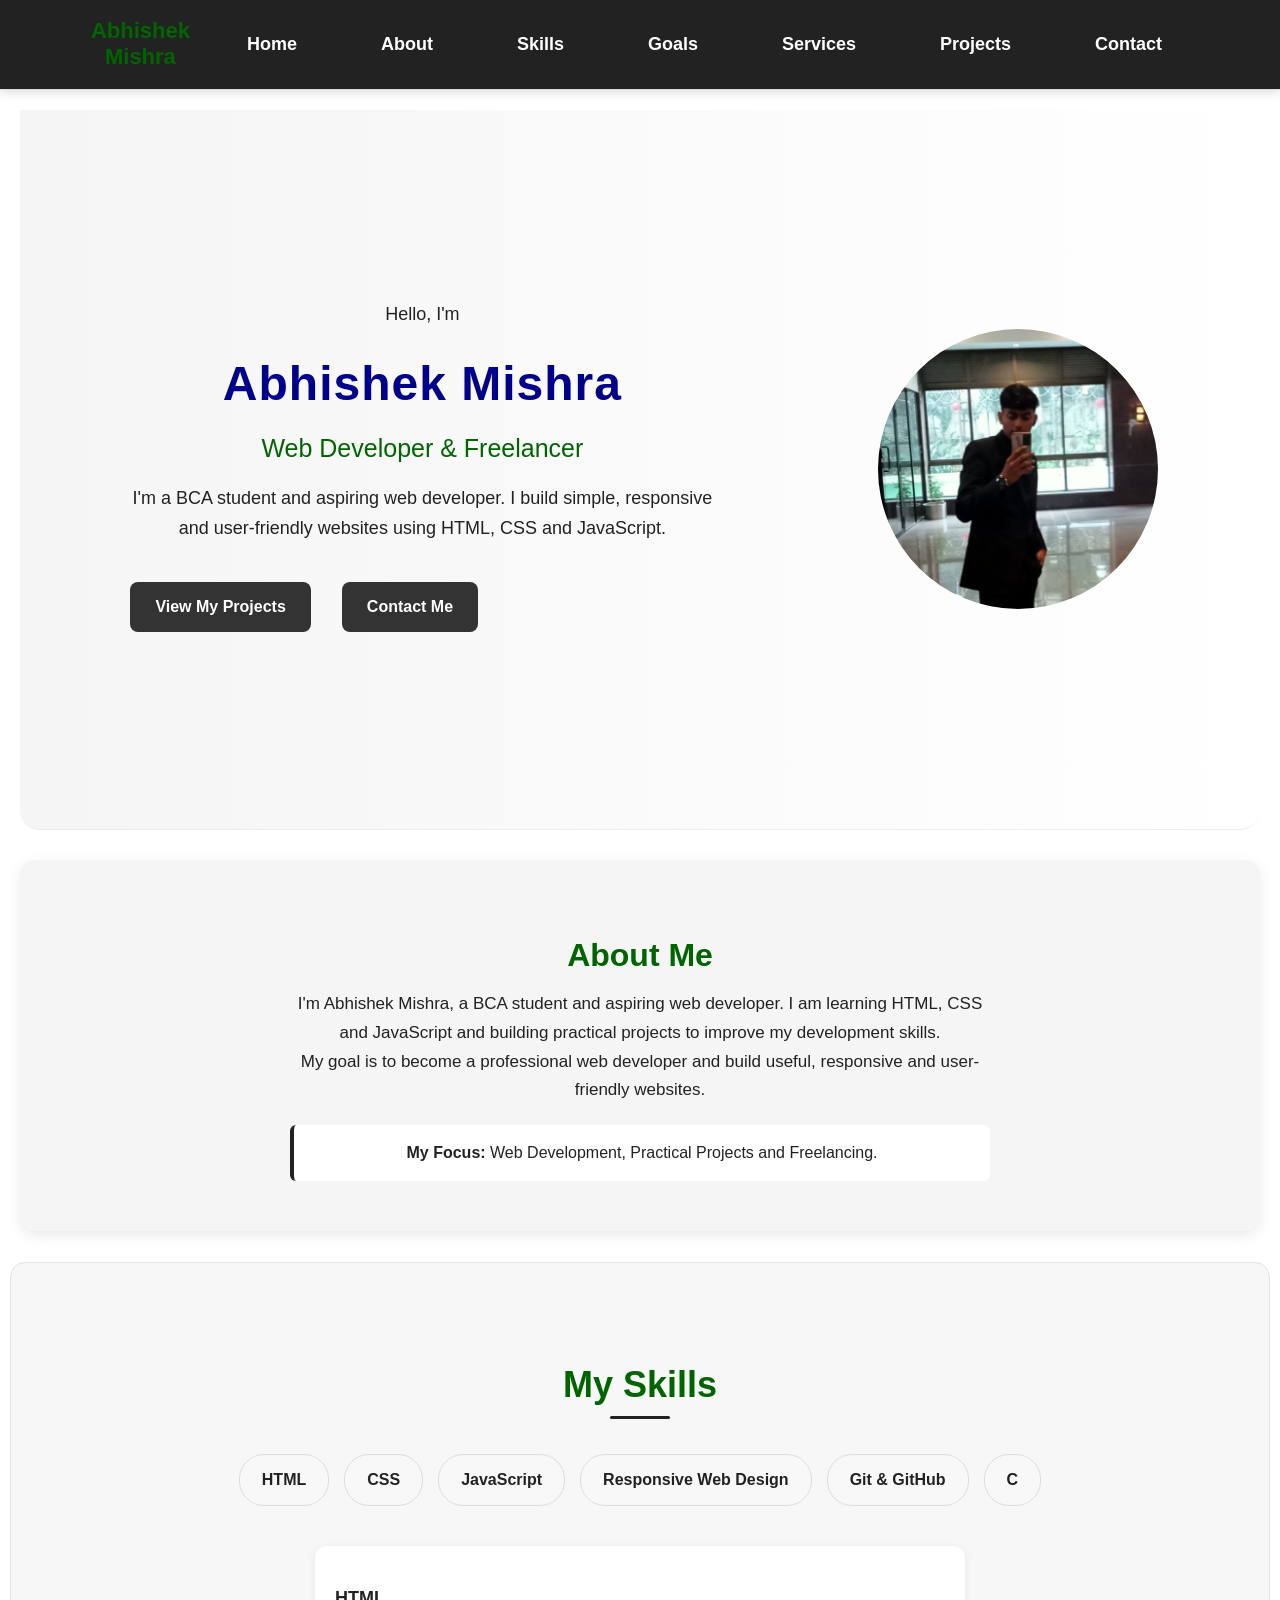
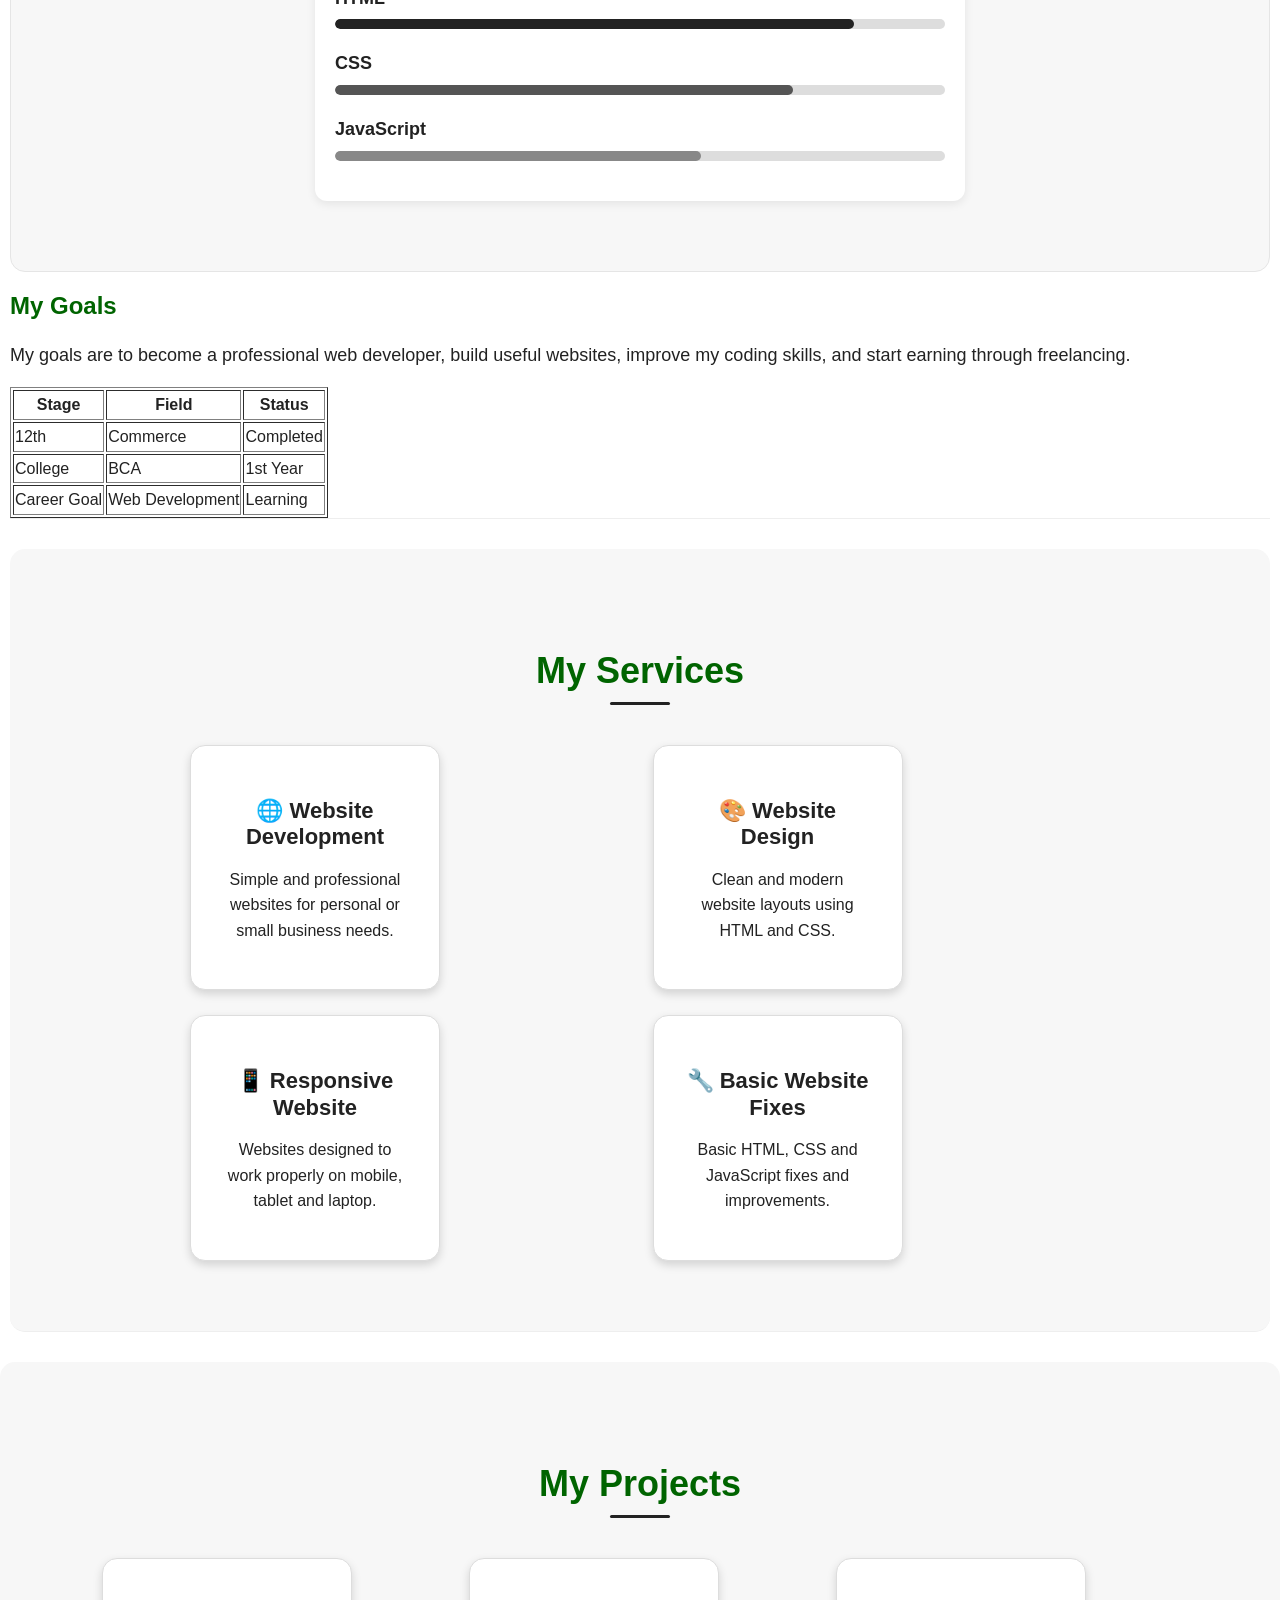
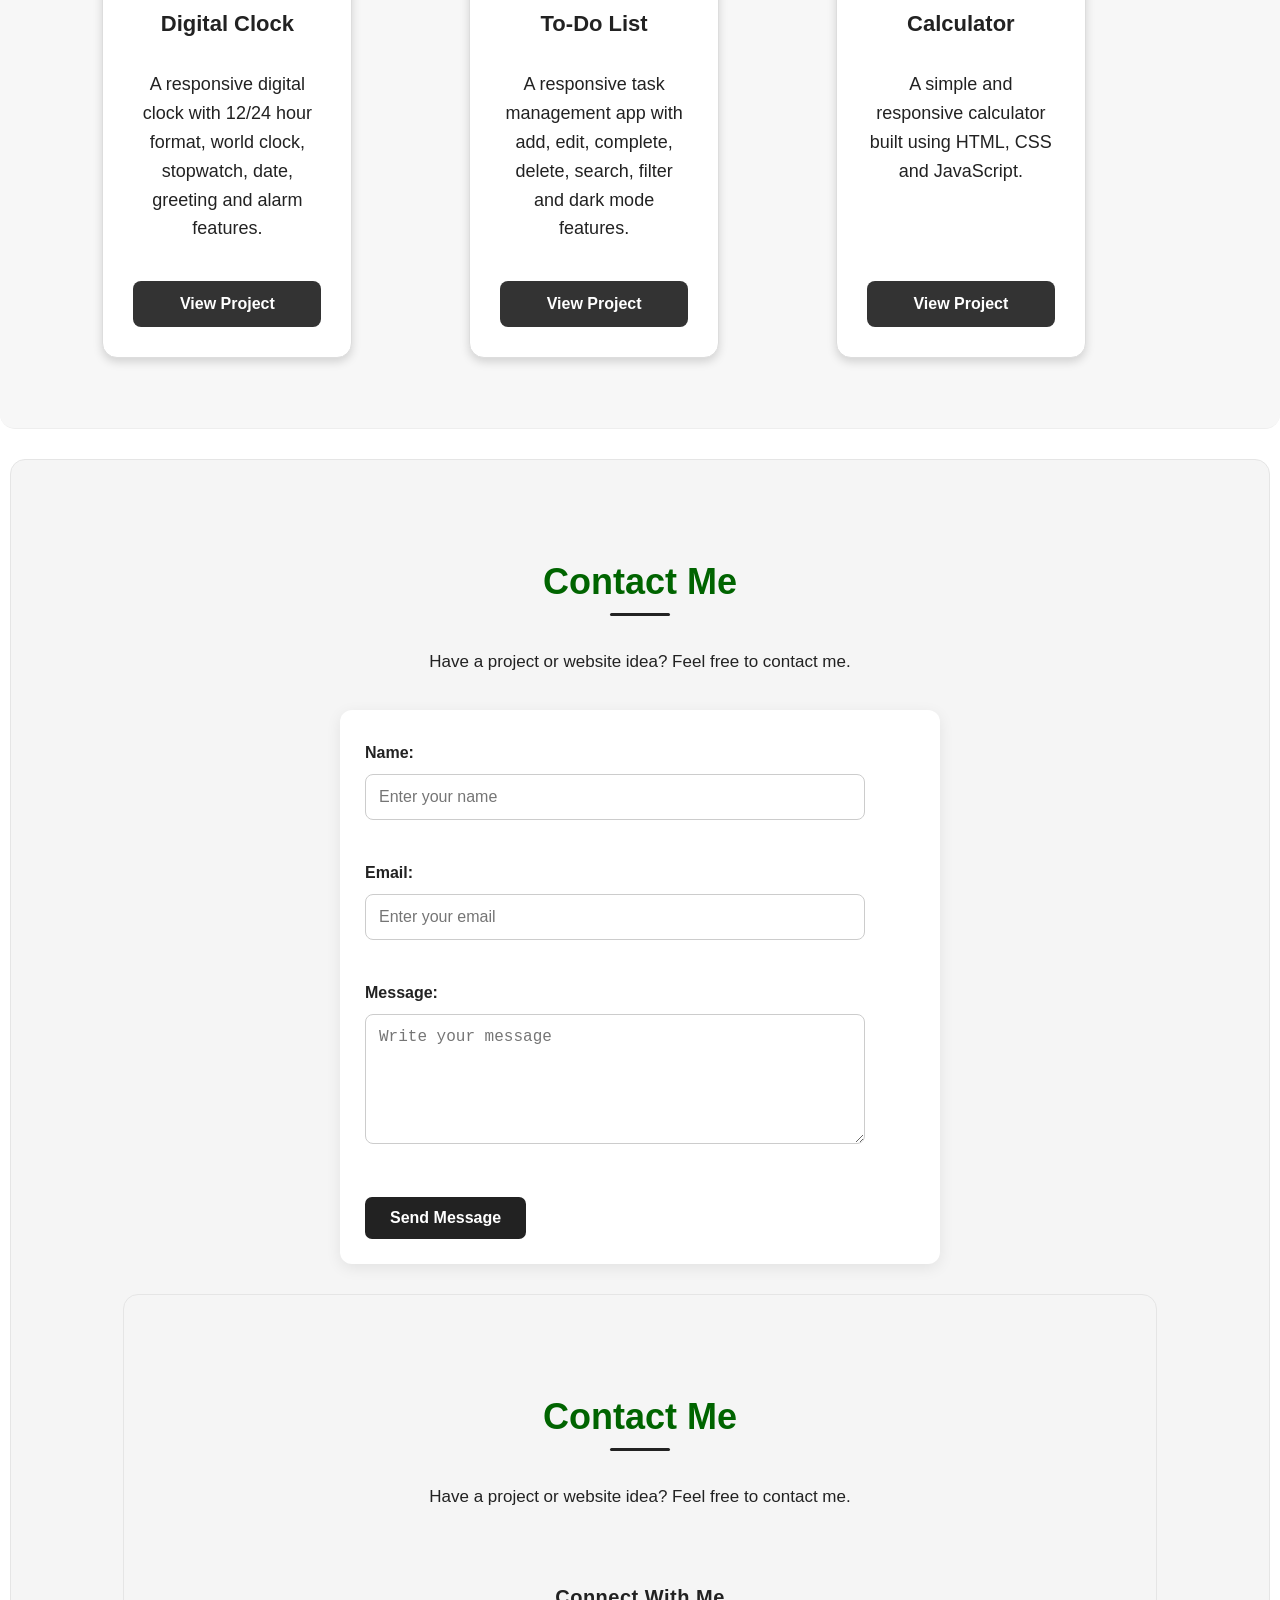
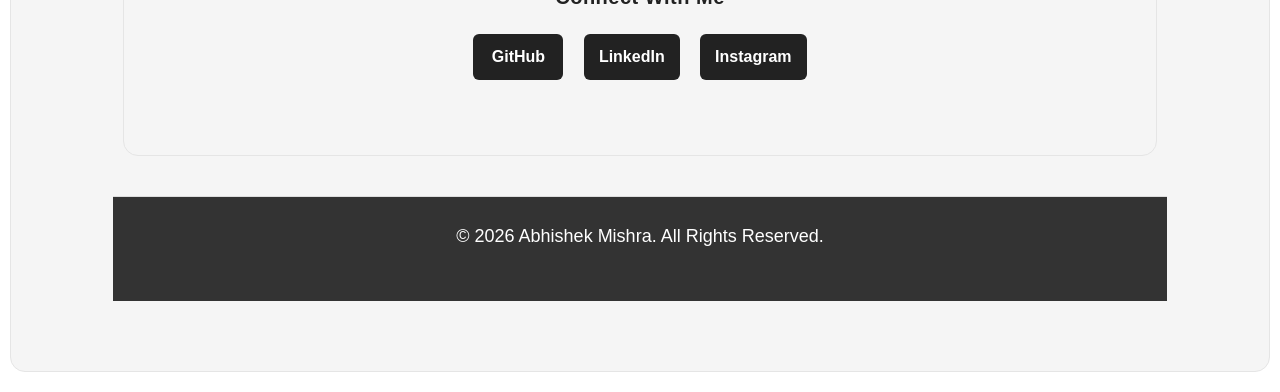
==== index.html @ 07f19e59 "Fix portfolio sections and social links" ====
<!DOCTYPE html>
<html lang="en">

<head>
    <meta charset="UTF-8">
    <meta name="viewport" content="width=device-width, initial-scale=1.0">

    <title>Abhishek Mishra | Web Developer & Freelancer</title>

    <link rel="stylesheet" href="style.css">
</head>

<body>

    <!-- Navigation -->
    <nav>
        <h2>Abhishek Mishra</h2>

        <a href="#home">Home</a>
        <a href="#about">About</a>
        <a href="#skills">Skills</a>
        <a href="#goals">Goals</a>
        <a href="#services">Services</a>
        <a href="#projects">Projects</a>
        <a href="#contact">Contact</a>
    </nav>


    <!-- Home -->
    <section id="home">

        <div class="home-content">

            <div class="home-text">

                <p class="intro">Hello, I'm</p>

                <h1>Abhishek Mishra</h1>

                <h2>Web Developer & Freelancer</h2>

                <p>
                    I'm a BCA student and aspiring web developer.
                    I build simple, responsive and user-friendly websites
                    using HTML, CSS and JavaScript.
                </p>

                <div class="home-buttons">

                    <a href="#projects" class="contact-btn">
                        View My Projects
                    </a>

                    <a href="#contact" class="contact-btn">
                        Contact Me
                    </a>

                </div>

            </div>


            <div class="home-image">

                <img
                    src="profile.jpg/WhatsApp Image 2026-09-06 at 8.38.04 PM.jpeg"
                    class="profile-img"
                    alt="Abhishek Mishra">

            </div>

        </div>

    </section>


    <!-- About -->
    <section id="about">

        <h2>About Me</h2>

        <p>
            I'm Abhishek Mishra, a BCA student and aspiring web developer.
            I am learning HTML, CSS and JavaScript and building practical
            projects to improve my development skills.
        </p>

        <p>
            My goal is to become a professional web developer and
            build useful, responsive and user-friendly websites.
        </p>

        <div class="about-highlight">

            <strong>My Focus:</strong>
            Web Development, Practical Projects and Freelancing.

        </div>

    </section>


    <!-- Skills -->
    <section id="skills">

        <h2>My Skills</h2>

        <div class="skills-container">

            <div class="skill">HTML</div>

            <div class="skill">CSS</div>

            <div class="skill">JavaScript</div>

            <div class="skill">Responsive Web Design</div>

            <div class="skill">Git & GitHub</div>

            <div class="skill">C</div>

        </div>


        <div class="skill-progress">

            <p>HTML</p>

            <div class="progress">

                <div class="progress-bar html"></div>

            </div>


            <p>CSS</p>

            <div class="progress">

                <div class="progress-bar css"></div>

            </div>


            <p>JavaScript</p>

            <div class="progress">

                <div class="progress-bar javascript"></div>

            </div>

        </div>

    </section>


    <!-- Goals -->
    <section id="goals">

        <h2>My Goals</h2>

        <p>
            My goals are to become a professional web developer,
            build useful websites, improve my coding skills,
            and start earning through freelancing.
        </p>


        <table border="1">

            <tr>
                <th>Stage</th>
                <th>Field</th>
                <th>Status</th>
            </tr>

            <tr>
                <td>12th</td>
                <td>Commerce</td>
                <td>Completed</td>
            </tr>

            <tr>
                <td>College</td>
                <td>BCA</td>
                <td>1st Year</td>
            </tr>

            <tr>
                <td>Career Goal</td>
                <td>Web Development</td>
                <td>Learning</td>
            </tr>

        </table>

    </section>


    <!-- Services -->
    <section id="services">

        <h2>My Services</h2>


        <div class="services-container">

            <div class="service-card">

                <h3>🌐 Website Development</h3>

                <p>
                    Simple and professional websites for personal
                    or small business needs.
                </p>

            </div>


            <div class="service-card">

                <h3>🎨 Website Design</h3>

                <p>
                    Clean and modern website layouts using HTML and CSS.
                </p>

            </div>


            <div class="service-card">

                <h3>📱 Responsive Website</h3>

                <p>
                    Websites designed to work properly on mobile,
                    tablet and laptop.
                </p>

            </div>


            <div class="service-card">

                <h3>🔧 Basic Website Fixes</h3>

                <p>
                    Basic HTML, CSS and JavaScript fixes and improvements.
                </p>

            </div>

        </div>

    </section>


    <!-- Projects -->
    <section id="projects">

        <h2>My Projects</h2>


        <div class="projects-container">


            <!-- Digital Clock -->

            <div class="project-card">

                <h3>Digital Clock</h3>

                <p>
                    A responsive digital clock with 12/24 hour format,
                    world clock, stopwatch, date, greeting and alarm features.
                </p>

                <a href="clock/index.html" target="_blank">
                    View Project
                </a>

            </div>


            <!-- To-Do List -->

            <div class="project-card">

                <h3>To-Do List</h3>

                <p>
                    A responsive task management app with add, edit,
                    complete, delete, search, filter and dark mode features.
                </p>

                <a href="todo/index.html" target="_blank">
                    View Project
                </a>

            </div>


            <!-- Calculator -->

            <div class="project-card">

                <h3>Calculator</h3>

                <p>
                    A simple and responsive calculator built using
                    HTML, CSS and JavaScript.
                </p>

                <a href="calculator/index.html" target="_blank">
                    View Project
                </a>

            </div>


        </div>

    </section>


    <!-- Contact -->
    <section id="contact">

        <h2>Contact Me</h2>

        <p>
            Have a project or website idea? Feel free to contact me.
        </p>


        <form onsubmit="submitForm(event)">

            <label for="name">Name:</label>

            <input
                type="text"
                id="name"
                placeholder="Enter your name"
                required>


            <br><br>


            <label for="email">Email:</label>

            <input
                type="email"
                id="email"
                placeholder="Enter your email"
                required>


            <br><br>


            <label for="message">Message:</label>

            <br>

            <textarea
                id="message"
                placeholder="Write your message"
                required></textarea>


            <br><br>


            <button type="submit">
                Send Message
            </button>

        </form>


       <section id="contact">

    <h2>Contact Me</h2>

    <p>
        Have a project or website idea? Feel free to contact me.
    </p>

    <!-- form yahan -->

    <div class="social-links">

        <h3>Connect With Me</h3>

        <a href="https://github.com/abhishekmishra212307-sketch" target="_blank">
            GitHub
        </a>

        <a href="https://www.linkedin.com/in/abhishek-mishra-94684a426" target="_blank">
            LinkedIn
        </a>

        <a href="https://www.instagram.com/a7mishra__?stkn=cWphNnB4azQ5NHA0" target="_blank">
            Instagram
        </a>

    </div>

</section>


    <!-- Footer -->
    <footer>

        <p>
            © 2026 Abhishek Mishra. All Rights Reserved.
        </p>

    </footer>


    <!-- Contact Form Script -->
    <script>

        function submitForm(event) {

            event.preventDefault();

            alert("Thank you! Your message has been submitted.");

        }

    </script>


    <script src="script.js"></script>

</body>

</html>
---- style.css ----
body {
    background-color: lightblue;
    font-family: Arial;
}

h1 {
    color: darkblue;
    text-align: center;
}

h2 {
    color: darkgreen;
}

p {
    font-size: 18px;
}
button:hover {
    background-color: darkblue;
    cursor: pointer;
}
button {
    background-color: blue;
    color: white;
    padding: 10px 20px;
    border: none;
    border-radius: 5px;
}
@media (max-width: 768px) {
    .cards {
        flex-direction: column;
        align-items: center;
    }

    .card {
        width: 80%;
    }
}
body {
    background: linear-gradient(to right, lightblue, white);
}
body {
    line-height: 1.6;
}

.card p {
    color: #555;
    font-size: 16px;
}

.card h2 {
    text-transform: uppercase;
    letter-spacing: 1px;
}
.card h2 {
    font-family: Arial;
    font-size: 24px;
}
.card {
    background-color: white;
    width: 300px;
    padding: 20px;
    margin: 30px auto;
    border: 1px solid black;
    border-radius: 10px;
    text-align: center;
}
.card {
    background-color: white;
    width: 300px;
    padding: 20px;
    margin: 30px auto;
    border: 2px solid #333;
    border-radius: 15px;
    text-align: center;
    box-shadow: 0 5px 15px gray;
}
/* final polish */
html {
    scroll-behavior: smooth;
}
button {
    cursor: pointer;
    transition: 0.3s;
}
button:hover {
    transform: scale(1.05);
}
/* Contact Form */
form {
    margin-top: 20px;
}
input,
textarea {
    padding: 10px;
    margin-top: 5px;
    width: 250px;
    font-size: 16px;
}
textarea {
    height: 100px;
    resize: none;
}
form button {
    padding: 10px 20px;
    font-size: 16px;
    cursor: pointer;
}
nav {
    background-color: #333;
    padding: 15px;
    text-align: center;
}

nav a {
    color: white;
    text-decoration: none;
    margin: 0 15px;
    font-size: 18px;
}

nav a:hover {
    text-decoration: underline;
}
#home {
    text-align: center;
    padding: 60px 20px;
}

#home h1 {
    font-size: 40px;
}

#home h2 {
    font-size: 25px;
}

#home p {
    font-size: 18px;
}
#home {
    background-color: #f2f2f2;
    border-radius: 10px;
    margin: 20px;
}

#home button {
    padding: 12px 25px;
    font-size: 18px;
    border: none;
    border-radius: 5px;
}
#about {
    text-align: center;
    padding: 50px 20px;
    margin: 20px;
}

#about h2 {
    font-size: 30px;
}

#about p {
    font-size: 18px;
    line-height: 1.6;
    max-width: 700px;
    margin: auto;
}
#skills {
    text-align: center;
    padding: 50px 20px;
    margin: 20px;
}

#skills h2 {
    font-size: 30px;
}

#skills ul {
    list-style: none;
    padding: 0;
}

#skills li {
    display: inline-block;
    padding: 10px 18px;
    margin: 8px;
    border: 1px solid #333;
    border-radius: 20px;
    font-size: 16px;
}
#services {
    text-align: center;
    padding: 50px 20px;
    margin: 20px;
}

.cards {
    display: flex;
    justify-content: center;
    flex-wrap: wrap;
    gap: 20px;
}

.card {
    width: 250px;
    padding: 25px;
    border: 1px solid #ddd;
    border-radius: 10px;
}

.card h2 {
    font-size: 22px;
}

.card p {
    font-size: 16px;
    line-height: 1.5;
}

.card button {
    padding: 10px 18px;
    border: none;
    border-radius: 5px;
}

.card:hover {
    transform: translateY(-5px);
    transition: 0.3s;
}
#contact {
    text-align: center;
    padding: 50px 20px;
    margin: 20px;
}

#contact h2 {
    font-size: 30px;
}

#contact p {
    font-size: 18px;
    line-height: 1.5;
}

#contact form {
    max-width: 400px;
    margin: 25px auto;
}

#contact input,
#contact textarea {
    width: 100%;
    box-sizing: border-box;
    border: 1px solid #ccc;
    border-radius: 5px;
}

#contact form button {
    border: none;
    border-radius: 5px;
}
footer {
    text-align: center;
    padding: 20px;
    margin-top: 30px;
    background-color: #333;
    color: white;
}

footer p {
    margin: 0;
    font-size: 16px;
}
nav {
    position: fixed;
    top: 0;
    left: 0;
    width: 100%;
    z-index: 1000;
}
@media (max-width: 600px) {

    nav a {
        margin: 0 6px;
        font-size: 14px;
    }

    #home h1 {
        font-size: 30px;
    }

    #home h2 {
        font-size: 21px;
    }

    #home p {
        font-size: 16px;
    }

    .card {
        width: 90%;
    }

    #contact input,
    #contact textarea {
        width: 90%;
    }

}
@media (max-width: 600px) {

    #home {
        padding: 40px 10px;
        margin: 10px;
    }

    #home ul {
        padding-left: 20px;
    }

    #home li {
        margin: 8px 0;
    }

    #home img {
        max-width: 100%;
        height: auto;
    }

}
@media (max-width: 600px) {

    nav {
        padding: 12px 5px;
    }

    nav a {
        display: inline-block;
        margin: 5px;
        font-size: 14px;
    }

}
@media (max-width: 600px) {

    .cards {
        flex-direction: column;
        align-items: center;
    }

    .card {
        width: 85%;
        box-sizing: border-box;
    }

}
@media (max-width: 600px) {

    #contact {
        padding: 40px 10px;
        margin: 10px;
    }

    #contact form {
        width: 100%;
    }

    #contact input,
    #contact textarea {
        width: 100%;
        box-sizing: border-box;
    }

}
@media (max-width: 600px) {

    footer {
        padding: 15px 10px;
    }

    footer p {
        font-size: 14px;
    }

}
.cards {
    display: flex;
    flex-wrap: wrap;
    gap: 20px;
    justify-content: center;
}

.card {
    width: 250px;
    padding: 20px;
    border: 1px solid #ddd;
    border-radius: 10px;
    text-align: center;
    box-shadow: 0 4px 10px rgba(0,0,0,0.1);
}

.card button {
    padding: 10px 15px;
    border: none;
    border-radius: 5px;
    cursor: pointer;
}
#contact {
    padding: 30px;
    margin-top: 30px;
}

#contact input,
#contact textarea {
    width: 100%;
    max-width: 500px;
    padding: 10px;
    margin-top: 5px;
    border: 1px solid #ccc;
    border-radius: 5px;
    box-sizing: border-box;
}

#contact textarea {
    height: 120px;
    resize: vertical;
}

#contact button {
    padding: 10px 20px;
    border: none;
    border-radius: 5px;
    cursor: pointer;
}
nav {
    display: flex;
    justify-content: center;
    gap: 25px;
    padding: 15px;
    background: #222;
}

nav a {
    color: white;
    text-decoration: none;
    font-weight: bold;
}

nav a:hover {
    text-decoration: underline;
}
button {
    background: #222;
    color: white;
    padding: 10px 18px;
    border: none;
    border-radius: 6px;
    cursor: pointer;
    font-weight: bold;
}

button:hover {
    opacity: 0.8;
}
footer {
    text-align: center;
    padding: 20px;
    margin-top: 40px;
    background: #222;
    color: white;
}
@media (max-width: 600px) {
    nav {
        flex-direction: column;
        align-items: center;
        gap: 10px;
    }

    nav a {
        padding: 5px;
    }
}
@media (max-width:600px) {
    .card {
        width:90%;
    }
}
@media (max-width: 600px) {
    #home img {
        max-width: 100%;
        heught: auto;
    }
}
@media (max-width: 600px) {
    #contact input,
    #contact textarea {
        width: 100%;
    }
    #contact {
        padding: 15px;
       }
    }
@media (max-width: 600px) {
    h1 {
        font-size: 28px;
    }

    h2 {
        font-size: 22px;
    }

    p {
        font-size: 16px;
        line-height: 1.6;
    }
}
#home {
    text-align: center;
    padding: 80px 20px;
    background: #f2f2f2;
    min-height: 400px;
}
#mainHeading {
    font-size: 45px;
    margin-bottom: 15px;
    font-weight: bold;
}
#home h2 {
    font-size: 25px;
    margin-bottom: 20px;
}
#home p {
    max-width: 600px;
    margin: 10px auto;
    line-height: 1.7;
}
#home > a button {
    margin-top: 20px;
    padding: 12px 25px;
    font-size: 16px;
}
#home {
    border-radius: 0 0 20px 20px;
}
#home h1;
#home h2;
#home p {
    margin-left: auto;
    margin-right: auto;
}
#about {
    text-align: center;
    padding: 60px 20px;
    margin-top: 30px;
    background: #f7f7f7;
    border-radius: 15px;
}

#about h2 {
    font-size: 32px;
    margin-bottom: 20px;
}

#about p {
    max-width: 700px;
    margin: auto;
    line-height: 1.8;
    font-size: 17px;
}
#about {
    box-shadow: 0 4px 15px rgba(0,0,0,0.08);
}
#about {
    text-align: center;
    padding: 60px 20px;
    margin-top: 30px;
    background: #f7f7f7;
    border-radius: 15px;
}

#about h2 {
    font-size: 32px;
    margin-bottom: 20px;
}

#about p {
    max-width: 700px;
    margin: auto;
    line-height: 1.8;
    font-size: 17px;
}
media (max-width: 600px) {
    #about {
        padding: 40px 15px;
    }

    #about h2 {
        font-size: 28px;
    }

    #about p {
        font-size: 16px;
        padding: 15px;
    }
}
.about-highlight {
    max-width: 700px;
    margin: 20px auto 0;
    padding: 15px;
    border-left: 4px solid #222;
    background: white;
    border-radius: 6px;
}
@media (max-width: 600px) {
    .about-highlight {
        width: 100%;
        box-sizing: border-box;
        font-size: 15px;
    }
}
#skills {
    text-align: center;
    padding: 60px 20px;
    margin-top: 30px;
    background: #f7f7f7;
    border-radius: 15px;
}

#skills h2 {
    font-size: 32px;
    margin-bottom: 25px;
}

#skills ul {
    list-style: none;
    padding: 0;
    max-width: 600px;
    margin: auto;
}

#skills li {
    background: white;
    padding: 15px;
    margin: 10px 0;
    border-radius: 8px;
    box-shadow: 0 3px 8px rgba(0, 0, 0, 0.08);
    font-weight: bold;
}
#skills li {
    transition: transform 0.3s ease;
}
#skills li:hover {
    transform: translateY(-5px);
}
@media (max-width: 600px) {
    #skills {
        padding: 40px 15px;
    }

    #skills h2 {
        font-size: 28px;
    }

    #skills li {
        font-size: 16px;
        padding: 13px;
    }
}
.skill-progress {
    max-width: 600px;
    margin: 30px auto;
    text-align: left;
}

.skill-progress p {
    margin: 15px 0 5px;
    font-weight: bold;
}

.progress {
    width: 100%;
    height: 12px;
    background: #ddd;
    border-radius: 10px;
    overflow: hidden;
}

.progress-bar {
    height: 100%;
    border-radius: 10px;
}

.progress-bar.html {
    width: 90%;
    background: #222;
}

.progress-bar.css {
    width: 80%;
    background: #555;
}

.progress-bar.javascript {
    width: 60%;
    background: #888;
}
@media (max-width: 600px) {
    .skill-progress {
        width: 100%;
        box-sizing: border-box;
        padding: 0 5px;
    }

    .progress {
        height: 10px;
    }
}
#skills {
    border: 1px solid #e5e5e5;
}

#skills h2 {
    position: relative;
    display: inline-block;
}

#skills h2::after {
    content: "";
    display: block;
    width: 60px;
    height: 3px;
    background: #222;
    margin: 10px auto 0;
    border-radius: 5px;
}
.progress-bar {
    animation: fillBar 1.5s ease-in-out;
}

@keyframes fillBar {
    from {
        width: 0;
    }
}
.skill-progress {
    background: white;
    padding: 20px;
    border-radius: 12px;
    box-shadow: 0 3px 10px rgba(0, 0, 0, 0.08);
}
.skill-progress p {
    color: #333;
}

.progress {
    margin-bottom: 5px;
}

.progress-bar {
    transition: width 0.5s ease;
}
#services {
    text-align: center;
    padding: 60px 20px;
    margin-top: 30px;
    background: #f7f7f7;
    border-radius: 15px;
}

#services > h2 {
    font-size: 32px;
    margin-bottom: 30px;
}
#services .card {
    background: white;
    padding: 25px;
    border-radius: 12px;
    border: 1px solid #e5e5e5;
    transition: transform 0.3s ease, box-shadow 0.3s ease;
}

#services .card:hover {
    transform: translateY(-8px);
    box-shadow: 0 8px 20px rgba(0, 0, 0, 0.12);
}

#services .card h2 {
    font-size: 22px;
    margin-bottom: 12px;
}

#services .card p {
    line-height: 1.6;
}
#services .card button {
    margin-top: 15px;
    padding: 10px 18px;
    border-radius: 6px;
    font-weight: bold;
    transition: transform 0.2s ease, opacity 0.2s ease;
}

#services .card button:hover {
    transform: scale(1.05);
    opacity: 0.85;
}
#services .card {
    display: flex;
    flex-direction: column;
    justify-content: space-between;
}
@media (max-width: 600px) {
    #services {
        padding: 40px 15px;
    }

    #services > h2 {
        font-size: 28px;
    }

    #services .card {
        width: 90%;
        margin: auto;
    }
}
#services > h2 {
    position: relative;
    display: inline-block;
}

#services > h2::after {
    content: "";
    display: block;
    width: 60px;
    height: 3px;
    background: #222;
    margin: 10px auto 0;
    border-radius: 5px;
}
#services .card {
    position: relative;
    overflow: hidden;
}

#services .card::before {
    content: "";
    display: block;
    width: 40px;
    height: 3px;
    margin: 0 auto 15px;
    background: #222;
    border-radius: 5px;
}
@media (max-width: 600px) {
    #services .cards {
        gap: 15px;
    }

    #services .card {
        padding: 20px;
    }

    #services .card h2 {
        font-size: 20px;
    }
}
#contact {
    text-align: center;
    padding: 60px 20px;
    margin-top: 30px;
    background: #f7f7f7;
    border-radius: 15px;
}

#contact h2 {
    font-size: 32px;
    margin-bottom: 20px;
}

#contact p {
    line-height: 1.6;
}
#contact form {
    max-width: 550px;
    margin: 30px auto 0;
    padding: 25px;
    background: white;
    border-radius: 12px;
    box-shadow: 0 4px 15px rgba(0, 0, 0, 0.08);
    box-sizing: border-box;
}
#contact form input,
#contact form textarea {
    font-size: 16px;
    outline: none;
    transition: border-color 0.3s ease, box-shadow 0.3s ease;
}

#contact form input:focus,
#contact form textarea:focus {
    border-color: #222;
    box-shadow: 0 0 5px rgba(0, 0, 0, 0.15);
}
#contact form label {
    display: inline-block;
    margin-top: 5px;
    font-weight: bold;
    text-align: left;
    width: 100%;
    max-width: 500px;
}
#contact form button {
    margin-top: 10px;
    padding: 12px 25px;
    font-size: 16px;
    border-radius: 7px;
    transition: transform 0.2s ease, opacity 0.2s ease;
}

#contact form button:hover {
    transform: translateY(-2px);
    opacity: 0.85;
}
@media (max-width: 600px) {
    #contact {
        padding: 40px 15px;
    }

    #contact h2 {
        font-size: 28px;
    }

    #contact form {
        padding: 20px 15px;
    }

    #contact form input,
    #contact form textarea {
        width: 100%;
        box-sizing: border-box;
    }

    #contact form button {
        width: 100%;
    }
}
#contact > h2:first-child {
    position: relative;
    display: inline-block;
}

#contact > h2:first-child::after {
    content: "";
    display: block;
    width: 60px;
    height: 3px;
    background: #222;
    margin: 10px auto 0;
    border-radius: 5px;
}
#contact {
    border: 1px solid #e5e5e5;
}

#contact form button {
    cursor: pointer;
}
footer {
    text-align: center;
    padding: 25px 20px;
    margin-top: 50px;
    background: #222;
    color: white;
}
footer p {
    margin: 0;
    line-height: 1.6;
}
@media (max-width: 600px); {
    footer {
        padding: 20px 15px;
        font-size: 14px;
    }
}
footer {
    border-top: 3px solid #444;
}
footer p {
    font-size: 15px;
    latter-spacing: 0.3px;
}
footer p {
    transition: transform 0.3s ease;
}
footer p.hover {
    transform: scale(1.03);
}
@media (max-width: 600px) {
    footer p {
        font-size: 13px;
        padding: 0 5px;
    }
}
social-links {
    margin-top: 30px;
    text-align: center;
}

.social-links h3 {
    margin-bottom: 15px;
    font-size: 20px;
}

.social-links a {
    display: inline-block;
    margin: 5px;
    padding: 10px 15px;
    background: #222;
    color: white;
    text-decoration: none;
    border-radius: 6px;
    font-weight: bold;
    transition: transform 0.2s ease, opacity 0.2s ease;
}

.social-links a:hover {
    transform: translateY(-3px);
    opacity: 0.85;
}
@media (max-width: 600px) {
    .social-links a {
        display: block;
        width: 90%;
        max-width: 250px;
        margin: 8px auto;
        box-sizing: border-box;
    }
}
.social-links {
    padding-top: 10px;
}

.social-links a {
    min-width: 90px;
    text-align: center;
    box-sizing: border-box;
}
.social-links h3 {
    color: #222;
    letter-spacing: 0.5px;
}

.social-links a:focus {
    outline: 2px solid #222;
    outline-offset: 3px;
}
nav {
    position: sticky;
    top: 0;
    z-index: 1000;
}
nav a {
    padding: 8px 12px;
    border-radius: 5px;
    transition: background 0.3s ease, color 0.3s ease;
}

nav a:hover {
    background: white;
    color: #222;
    text-decoration: none;
}
nav {
    min-height: 55px;
    box-sizing: border-box;
    align-items: center;
}
@media (max-width: 600px) {
    nav {
        position: sticky;
        top: 0;
        padding: 12px 10px;
    }

    nav a {
        width: 100%;
        max-width: 200px;
        text-align: center;
        box-sizing: border-box;
    }
}
nav a:active {
    transform: scale(0.95);
}
nav {
    box-shadow: 0 2px 10px rgba(0, 0, 0, 0.15);
}
html {
    scroll-behavior: smooth;
}
* {
    box-sizing: border-box;
}
body {
    margin: 0;
    font-family: Arial,sans-serif;
}
#home,
#about,
#skills,
#goals,
#services,
#contact {
    scroll-margin-top: 70px;
}
body {
    background: #ffffff;
    color: #222;
    line-height: 1.5;
}
 .card {
    transition: transform 0.3s ease, box-shadow 0.3s ease;
}

.card:hover {
    transform: translateY(-5px);
    box-shadow: 0 8px 18px rgba(0, 0, 0, 0.12);
}
 button {
    transition: transform 0.2s ease, opacity 0.2s ease;
}

button:hover {
    transform: translateY(-2px);
    opacity: 0.9;
}
 section,
#home,
#about,
#skills,
#goals,
#services,
#contact {
    scroll-margin-top: 70px;
}

h1,
h2,
h3 {
    line-height: 1.2;
}
 #about,
#skills,
#goals,
#services,
#contact {
    margin-left: 10px;
    margin-right: 10px;
}
 @media (max-width: 600px) {
    #about,
    #skills,
    #goals,
    #services,
    #contact {
        margin-left: 5px;
        margin-right: 5px;
    }
}
 body {
    overflow-x: hidden;
}
#projects {
    text-align: center;
    padding: 60px 20px;
    margin-top: 30px;
    background: #f7f7f7;
    border-radius: 15px;
}

#projects > h2 {
    font-size: 32px;
    margin-bottom: 30px;
}

#projects .card {
    background: white;
    padding: 25px;
    border-radius: 12px;
    border: 1px solid #e5e5e5;
}

#projects .card h2 {
    font-size: 22px;
}

#projects .card p {
    line-height: 1.6;
}

#projects .card button {
    margin-top: 15px;
}
 @media (max-width: 600px) {
    #projects {
        padding: 40px 15px;
    }

    #projects > h2 {
        font-size: 28px;
    }

    #projects .card {
        width: 90%;
        margin: auto;
    }
}
 #projects > h2 {
    position: relative;
    display: inline-block;
}

#projects > h2::after {
    content: "";
    display: block;
    width: 60px;
    height: 3px;
    background: #222;
    margin: 10px auto 0;
    border-radius: 5px;
}
 #projects .card {
    transition: transform 0.3s ease, box-shadow 0.3s ease;
}

#projects .card:hover {
    transform: translateY(-8px);
    box-shadow: 0 8px 20px rgba(0, 0, 0, 0.12);
}
#projects {
    scroll-margin-top: 70px;
}
#projects .card button {
    cursor: pointer;
    transition: transform 0.2s ease, opacity 0.2s ease;
}
#projects .card button:hover {
    transform: scale(1.05);
    opacity: 0.85;
}
#services {
    padding: 50px 20px;
    text-align: center;
}

#services h2 {
    font-size: 32px;
    margin-bottom: 30px;
}

.services-container {
    display: flex;
    justify-content: center;
    flex-wrap: wrap;
    gap: 20px;
}

.service-card {
    width: 250px;
    padding: 25px;
    border-radius: 15px;
    background: white;
    box-shadow: 0 4px 10px rgba(0,0,0,0.15);
    transition: 0.3s;
    border: 1px solid #ddd;
}
.service-card:hover {
    transform: translateY(-5px);
}

.service-card h3 {
    font-size: 20px;
}

.service-card h4 {
    font-size: 18px;
    margin-top: 15px;
}
#contact {
    padding: 50px 20px;
    text-align: center;
    background: #f5f5f5;
    border-radius: 15px;
}

#contact h2 {
    font-size: 32px;
    margin-bottom: 15px;
}

#contact p {
    margin-bottom: 25px;
}

.contact-btn {
    display: inline-block;
    padding: 12px 25px;
    background: #333;
    color: white;
    text-decoration: none;
    border-radius: 8px;
    transition: 0.3s;
    font-weight: bold;
}
.contact-btn:hover {
    transform: translateY(-3px);
    opacity: 0.85;
}

.contact-btn:hover {
    opacity: 0.8;
}
#about {
    padding: 50px 20px;
    text-align: center;
    background: #f5f5f5;
    border-radius: 15px;
    margin: 30px 20px;
}

#about h2 {
    font-size: 32px;
    margin-bottom: 15px;
}

#about p {
    max-width: 700px;
    margin: auto;
    line-height: 1.7;
    font-size: 17px;
}
#skills {
    padding: 50px 20px;
    text-align: center;
}

#skills h2 {
    font-size: 32px;
    margin-bottom: 30px;
}

.skills-container {
    display: flex;
    justify-content: center;
    flex-wrap: wrap;
    gap: 15px;
}

.skill {
    padding: 12px 25px;
    border: 1px solid #333;
    border-radius: 25px;
    font-weight: bold;
    background: #333;
    color: white;
    transition: 0.3s;
}
.skill:hover {
    transform: translateY(-5px);
    opacity: 0.8s;
}
#projects {
    padding: 50px 20px;
    text-align: center;
}

#projects h2 {
    font-size: 32px;
    margin-bottom: 30px;
}

.projects-container {
    display: flex;
    justify-content: center;
    flex-wrap: wrap;
    gap: 20px;
}

.project-card {
    width: 250px;
    padding: 25px;
    border-radius: 15px;
    background: #f5f5f5;
    box-shadow: 0 4px 10px rgba(0,0,0,0.15);
    transition: 0.3s;
}
.project-card:hover {
    transform: translateY(-5px);
}

.project-card h3 {
    margin-bottom: 12px;
}

.project-card p {
    line-height: 1.5;
}
nav {
    display: flex;
    justify-content: space-between;
    align-items: center;
    padding: 15px 30px;
}

nav h2 {
    margin: 0;
}

nav a {
    margin-left: 20px;
    text-decoration: none;
}
footer {
    text-align: center;
    padding: 20px;
    margin-top: 30px;
    background: #333;
    color: white;
}
footer p {
    margin: 0;
}
.project-card a {
    display: inline-block;
    margin-top: 15px;
    padding: 10px 18px;
    background: #333;
    color: white;
    text-decoration: none;
    border-radius: 6px;
}

.project-card a:hover {
    opacity: 0.8;
}
#home {
    padding: 100px 20px;
    background: linear-gradient(to right, #f5f5f5, #ffffff);
    text-align: center;
}

#home h1 {
    font-size: 48px;
    margin-bottom: 15px;
}

#home h2 {
    font-size: 25px;
    margin-bottom: 20px;
}

#home p {
    max-width: 650px;
    margin: 0 auto 25px;
    font-size: 18px;
    line-height: 1.7;
}

#home .contact-btn {
    margin: 8px;
}
#home h1 {
    letter-spacing: 1px;
}
#home h2 {
    font-weight: normal;
}
#home .contact-btn {
    display: inline-block;
}
.profile-img {
    width: 180px;
    height: 180px;
    border-radius: 50%;
    object-fit: cover;
    display: block;
    margin: 20px auto;
}
.btn {
    display: inline-block;
    padding: 12px 25px;
    border-radius: 6px;
    text-decoration: none;
    font-weight: bold;
    margin-top: 10px;
    transition: 0.3s;
}

.btn:hover {
    transform: scale(1.05);
}
.skill-progress {
    max-width: 600px;
    margin: 30px auto;
    text-align: left;
}

.progress {
    width: 100%;
    height: 12px;
    background: #ddd;
    border-radius: 10px;
    overflow: hidden;
    margin-bottom: 20px;
}

.progress-bar {
    height: 100%;
    border-radius: 10px;
}

.progress-bar.html {
    width: 85%;
}

.progress-bar.css {
    width: 75%;
}

.progress-bar.javascript {
    width: 60%;
}
.cards {
    display: flex;
    justify-content: center;
    gap: 25px;
    flex-wrap: wrap;
    margin-top: 30px;
}

.card {
    width: 280px;
    padding: 25px;
    border-radius: 10px;
    text-align: center;
    box-shadow: 0 4px 12px rgba(0, 0, 0, 0.15);
    transition: 0.3s;
}

.card:hover {
    transform: translateY(-8px);
}

.card h2 {
    margin-bottom: 15px;
}

.card p {
    margin-bottom: 20px;
}

.card button {
    padding: 10px 18px;
    border: none;
    border-radius: 5px;
    cursor: pointer;
    font-weight: bold;
}
#contact {
    text-align: center;
    padding: 60px 20px;
}

#contact form {
    max-width: 500px;
    margin: 30px auto;
}

#contact input,
#contact textarea {
    width: 100%;
    padding: 12px;
    margin: 10px 0;
    border: 1px solid #ccc;
    border-radius: 6px;
    box-sizing: border-box;
}

#contact textarea {
    height: 120px;
    resize: vertical;
}

#contact button {
    padding: 12px 25px;
    border: none;
    border-radius: 6px;
    cursor: pointer;
    font-weight: bold;
}
nav {
    display: flex;
    justify-content: center;
    gap: 25px;
    padding: 15px;
}

nav a {
    text-decoration: none;
    font-weight: bold;
    transition: 0.3s;
}

nav a:hover {
    transform: translateY(-2px);
}
footer {
    text-align: center;
    padding: 25px 15px;
    margin-top: 40px;
}
footer p {
    margin: 0;
    font-size: 15px;
}
@media (max-width: 768px) {

    nav {
        flex-direction: column;
        align-items: center;
        gap: 12px;
    }

    #home h1 {
        font-size: 30px;
    }

    #home h2 {
        font-size: 21px;
    }

    .cards {
        flex-direction: column;
        align-items: center;
    }

    .card {
        width: 90%;
        max-width: 320px;
        box-sizing: border-box;
    }

    .profile-img {
        width: 150px;
        height: 150px;
    }

    #contact form {
        width: 90%;
    }
}
.project-card a {
    display: inline-block;
    margin-top: 15px;
    padding: 10px 18px;
    text-decoration: none;
    border-radius: 8px;
    font-weight: bold;
    transition: 0.3s;
}

.project-card a:hover {
    transform: translateY(-2px);
    box-shadow: 0 5px 15px rgba(0, 0, 0, 0.2);
}
/* ===== Professional Home Section ===== */

#home {
    min-height: 80vh;
    display: flex;
    align-items: center;
    padding: 60px 8%;
}

.home-content {
    width: 100%;
    display: flex;
    align-items: center;
    justify-content: space-between;
    gap: 50px;
}

.home-text {
    max-width: 600px;
}

.home-text .intro {
    font-size: 20px;
    margin-bottom: 10px;
}

.home-text h1 {
    font-size: 52px;
    margin: 0 0 10px;
}

.home-text h2 {
    font-size: 28px;
    margin-bottom: 20px;
}

.home-text > p:not(.intro) {
    font-size: 18px;
    line-height: 1.7;
}

.home-buttons {
    margin-top: 30px;
    display: flex;
    gap: 15px;
    flex-wrap: wrap;
}

.home-buttons a {
    text-decoration: none;
}

.home-image {
    text-align: center;
}

.profile-img {
    width: 280px;
    height: 280px;
    object-fit: cover;
    border-radius: 50%;
}

/* Mobile */

@media (max-width: 768px) {

    #home {
        padding: 40px 5%;
    }

    .home-content {
        flex-direction: column-reverse;
        text-align: center;
    }

    .home-text h1 {
        font-size: 38px;
    }

    .home-text h2 {
        font-size: 23px;
    }

    .home-buttons {
        justify-content: center;
    }

    .profile-img {
        width: 220px;
        height: 220px;
    }
}
/* ===== Professional Skills Section ===== */

#skills {
    padding: 70px 8%;
    text-align: center;
}

#skills h2 {
    font-size: 36px;
    margin-bottom: 35px;
}

.skills-container {
    display: flex;
    justify-content: center;
    flex-wrap: wrap;
    gap: 15px;
    margin-bottom: 40px;
}

.skill {
    padding: 12px 22px;
    border: 1px solid #ddd;
    border-radius: 25px;
    font-weight: 600;
    background: #f8f8f8;
}

.skill-progress {
    max-width: 650px;
    margin: auto;
    text-align: left;
}

.skill-progress p {
    margin: 18px 0 7px;
    font-weight: 600;
}

.progress {
    width: 100%;
    height: 10px;
    background: #ddd;
    border-radius: 10px;
    overflow: hidden;
}

.progress-bar {
    height: 100%;
    border-radius: 10px;
}

.progress-bar.html {
    width: 85%;
}

.progress-bar.css {
    width: 75%;
}

.progress-bar.javascript {
    width: 60%;
}

/* Mobile */
@media (max-width: 768px) {

    #skills {
        padding: 50px 5%;
    }

    #skills h2 {
        font-size: 30px;
    }

    .skill {
        padding: 10px 16px;
    }
}
/* ===== Professional Services Section ===== */

#services {
    padding: 70px 8%;
    text-align: center;
}

#services h2 {
    font-size: 36px;
    margin-bottom: 40px;
}

.services-container {
    display: grid;
    grid-template-columns: repeat(2, 1fr);
    gap: 25px;
    max-width: 900px;
    margin: auto;
}

.service-card {
    padding: 30px;
    border: 1px solid #ddd;
    border-radius: 15px;
    background: #fff;
    transition: 0.3s ease;
}

.service-card h3 {
    font-size: 22px;
    margin-bottom: 15px;
}

.service-card p {
    font-size: 16px;
    line-height: 1.6;
}

.service-card:hover {
    transform: translateY(-8px);
}

/* Mobile */

@media (max-width: 768px) {

    #services {
        padding: 50px 5%;
    }

    #services h2 {
        font-size: 30px;
    }

    .services-container {
        grid-template-columns: 1fr;
    }
}
/* ===== Professional Projects Section ===== */

#projects {
    padding: 70px 8%;
    text-align: center;
}

#projects h2 {
    font-size: 36px;
    margin-bottom: 40px;
}

.projects-container {
    display: grid;
    grid-template-columns: repeat(3, 1fr);
    gap: 25px;
    max-width: 1100px;
    margin: auto;
}

.project-card {
    padding: 30px;
    border: 1px solid #ddd;
    border-radius: 15px;
    background: #fff;
    transition: 0.3s ease;
    display: flex;
    flex-direction: column;
}

.project-card h3 {
    font-size: 22px;
    margin-bottom: 15px;
}

.project-card p {
    line-height: 1.6;
    flex: 1;
}

.project-card a {
    display: inline-block;
    margin-top: 20px;
    padding: 10px 18px;
    text-decoration: none;
    border-radius: 8px;
    font-weight: 600;
}

.project-card:hover {
    transform: translateY(-8px);
}

/* Mobile */

@media (max-width: 768px) {

    #projects {
        padding: 50px 5%;
    }

    #projects h2 {
        font-size: 30px;
    }

    .projects-container {
        grid-template-columns: 1fr;
    }
}/* ===== Professional Contact Section ===== */

#contact {
    padding: 70px 8%;
    text-align: center;
}

#contact h2 {
    font-size: 36px;
    margin-bottom: 15px;
}

#contact > p {
    font-size: 17px;
    margin-bottom: 35px;
}

#contact form {
    max-width: 600px;
    margin: auto;
    text-align: left;
}

#contact label {
    font-weight: 600;
}

#contact input,
#contact textarea {
    width: 100%;
    padding: 13px;
    margin-top: 8px;
    border: 1px solid #ccc;
    border-radius: 8px;
    font-size: 15px;
    box-sizing: border-box;
}

#contact textarea {
    min-height: 130px;
    resize: vertical;
}

#contact button {
    padding: 12px 25px;
    border: none;
    border-radius: 8px;
    cursor: pointer;
    font-size: 16px;
    font-weight: 600;
}

.social-links {
    margin-top: 45px;
}

.social-links h3 {
    margin-bottom: 20px;
}

.social-links a {
    display: inline-block;
    margin: 5px 8px;
    text-decoration: none;
    font-weight: 600;
}

/* Mobile */

@media (max-width: 768px) {

    #contact {
        padding: 50px 5%;
    }

    #contact h2 {
        font-size: 30px;/* ===== About Section ===== */

#about {
    padding: 70px 8%;
    text-align: center;
}

#about h2 {
    font-size: 36px;
    margin-bottom: 25px;
}

#about p {
    max-width: 800px;
    margin: 15px auto;
    font-size: 17px;
    line-height: 1.7;
}

.about-highlight {
    max-width: 650px;
    margin: 30px auto 0;
    padding: 18px;
    border-radius: 12px;
    font-size: 17px;
}

/* ===== Goals Section ===== */

#goals {
    padding: 70px 8%;
    text-align: center;
}

#goals h2 {
    font-size: 36px;
    margin-bottom: 20px;
}

#goals > p {
    max-width: 800px;
    margin: 0 auto 35px;
    font-size: 17px;
    line-height: 1.7;
}

#goals table {
    width: 100%;
    max-width: 800px;
    margin: auto;
    border-collapse: collapse;
}

#goals th,
#goals td {
    padding: 14px;
    text-align: center;
}

/* Mobile */

@media (max-width: 768px) {

    #about,
    #goals {
        padding: 50px 5%;
    }

    #about h2,
    #goals h2 {
        font-size: 30px;
    }

    #goals table {
        font-size: 14px;
    }

    #goals th,
    #goals td {
        padding: 10px 5px;
    }
}
    }
}/* ===== Footer ===== */

footer {
    padding: 25px 8%;
    text-align: center;
    border-top: 1px solid #ddd;
}

footer p {
    margin: 0;
    font-size: 14px;
}

/* ===== Smooth Scrolling ===== */

html {
    scroll-behavior: smooth;
}

/* ===== General Section Spacing ===== */

section {
    scroll-margin-top: 80px;
}/* ===== Professional Navigation ===== */

nav {
    display: flex;
    align-items: center;
    gap: 25px;
    padding: 18px 8%;
    position: sticky;
    top: 0;
    z-index: 1000;
    border-bottom: 1px solid #ddd;
}

nav h2 {
    margin-right: auto;
    font-size: 22px;
}

nav a {
    text-decoration: none;
    font-weight: 600;
    transition: 0.2s ease;
}

nav a:hover {
    opacity: 0.7;
}

/* Mobile Navigation */

@media (max-width: 768px) {

    nav {
        gap: 12px;
        padding: 15px 4%;
        flex-wrap: wrap;
        justify-content: center;
    }

    nav h2 {
        width: 100%;
        margin: 0 0 5px;
        text-align: center;
    }

    nav a {
        font-size: 14px;
    }
}/* ===== Final Portfolio Polish ===== */

body {
    margin: 0;
    font-family: Arial, sans-serif;
    line-height: 1.6;
}

section {
    border-bottom: 1px solid #eee;
}

section h2 {
    font-weight: 700;
}

.home-buttons .contact-btn,
.project-card a,
#contact button {
    transition: 0.2s ease;
}

.home-buttons .contact-btn:hover,
.project-card a:hover,
#contact button:hover {
    transform: translateY(-2px);
    opacity: 0.85;
}

.project-card,
.service-card,
.skill,
.about-highlight {
    box-sizing: border-box;
}/* ===== Skills Text Fix ===== */

.skill {
    color: #222;
    background: #f8f8f8;
}

.skill-progress p {
    color: #222;
}
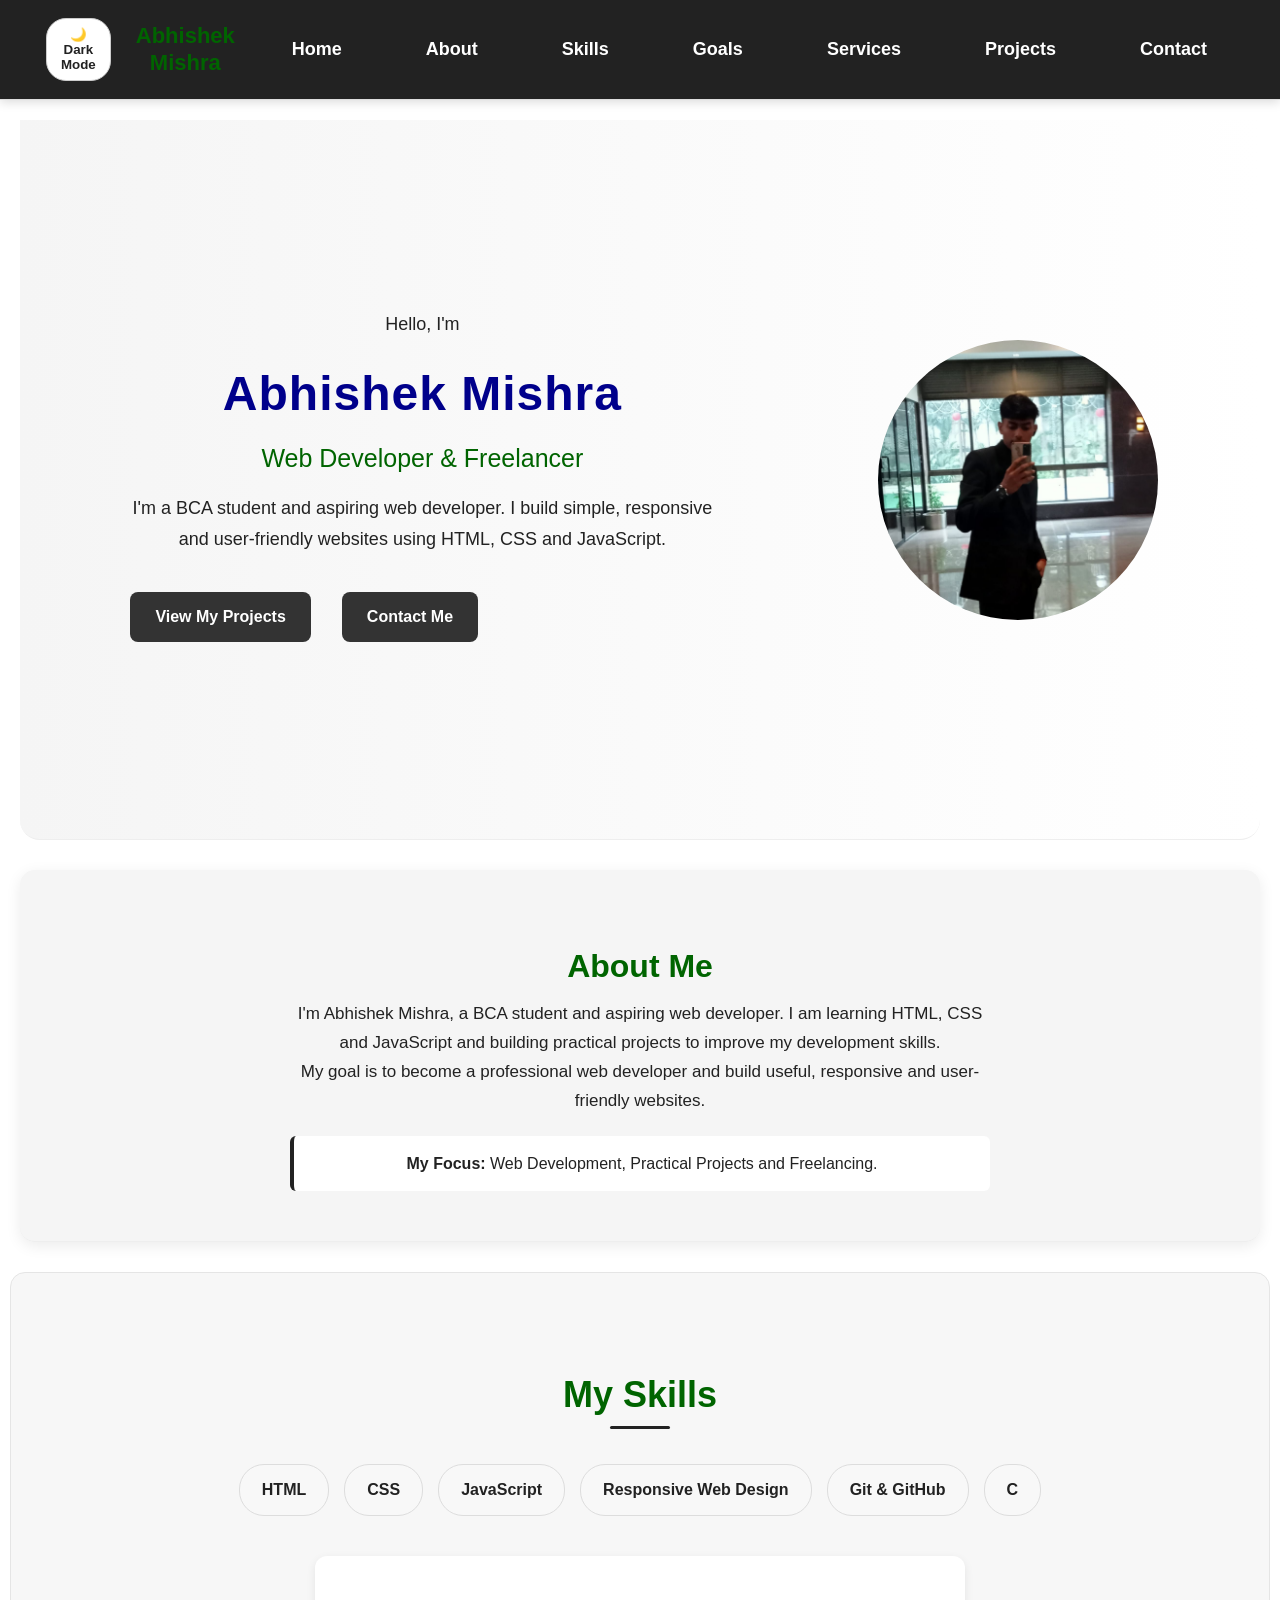
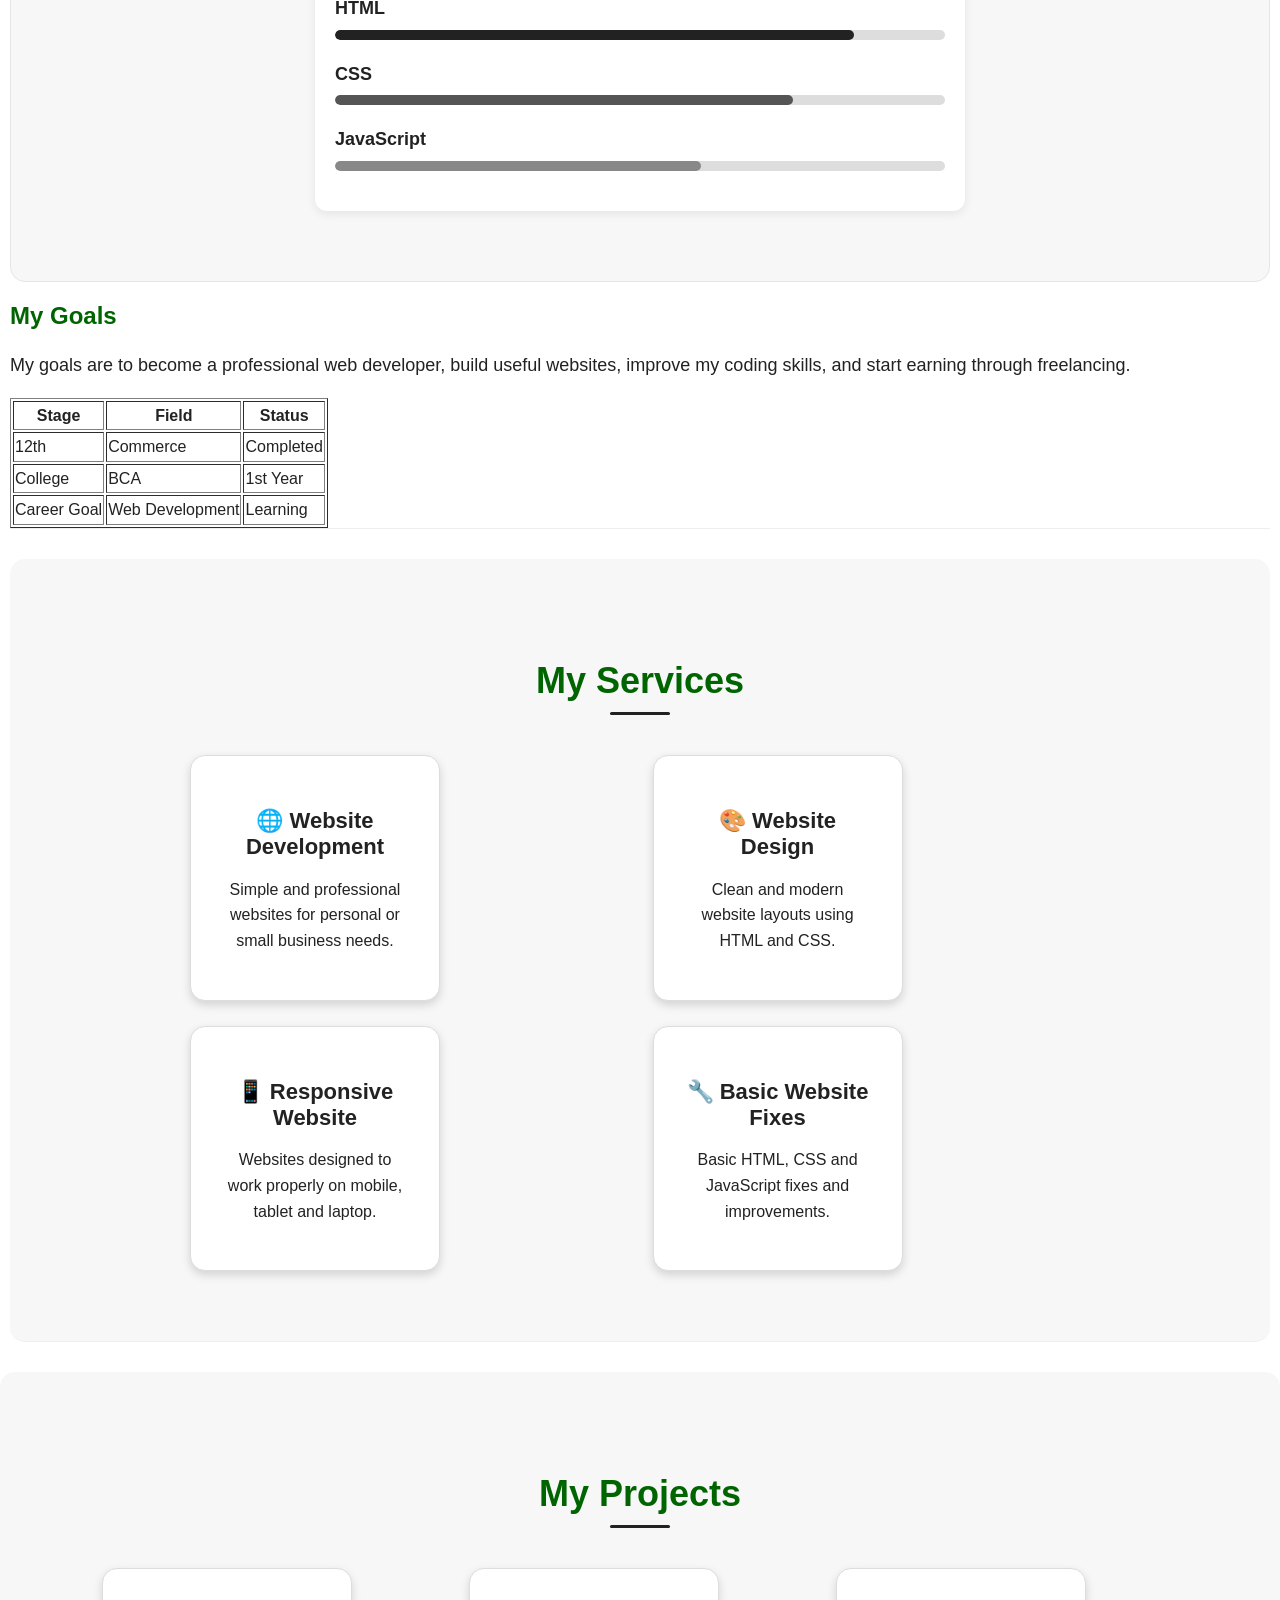
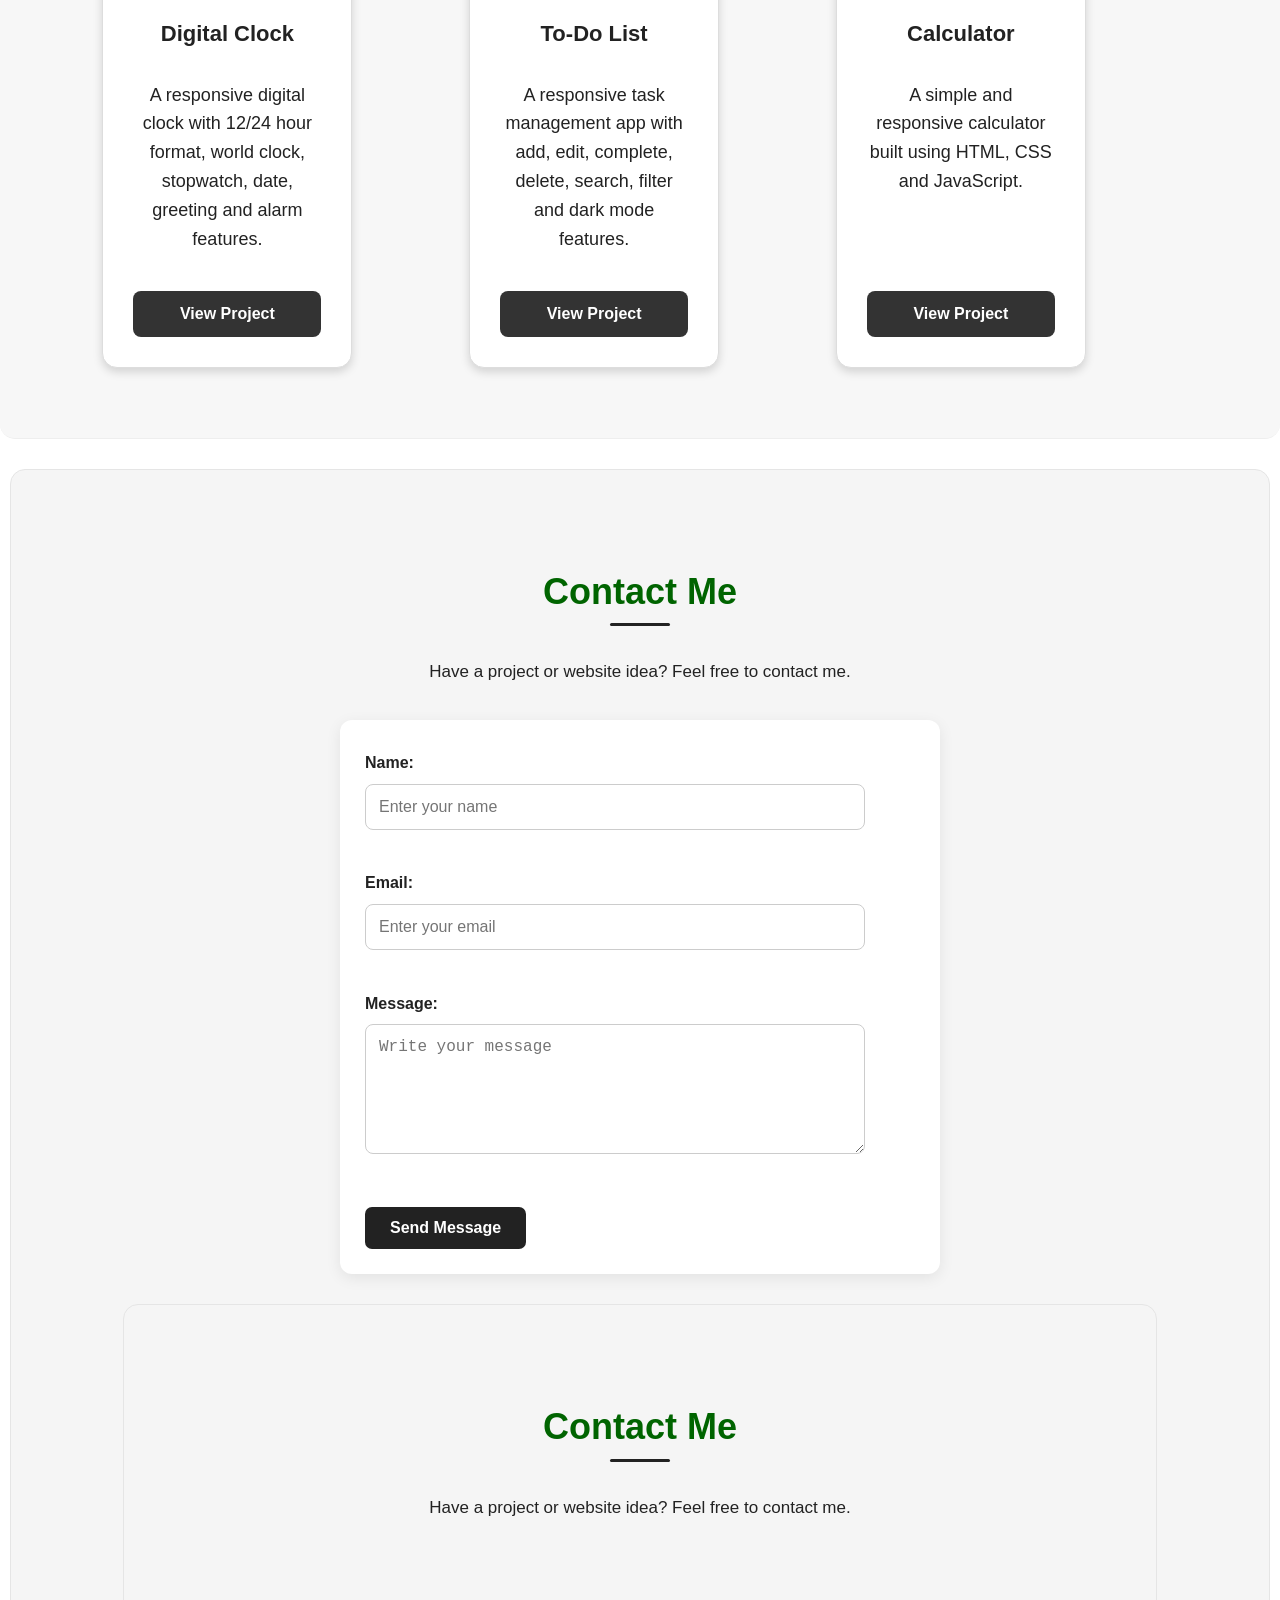
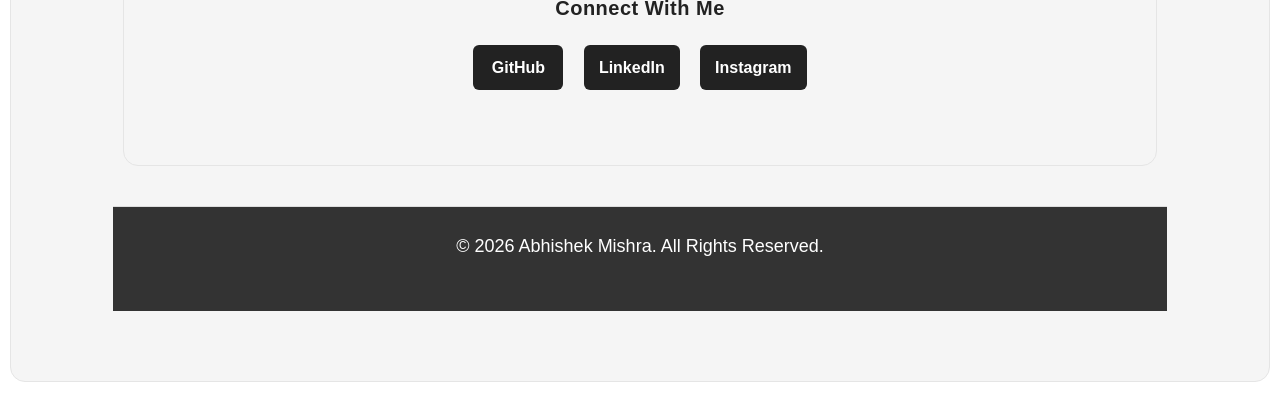
==== commit 5d26d7b6: "Add dark mode and theme persistence" ====
--- a/index.html
+++ b/index.html
@@ -14,6 +14,7 @@
 
     <!-- Navigation -->
     <nav>
+        <button id="themeBtn">🌙 Dark Mode</button>
         <h2>Abhishek Mishra</h2>
 
         <a href="#home">Home</a>
--- a/style.css
+++ b/style.css
@@ -2245,4 +2245,72 @@
 
 .skill-progress p {
     color: #222;
+}
+/* ===== Dark Mode Button ===== */
+#themeBtn {
+    padding: 8px 14px;
+    border: 1px solid #ccc;
+    border-radius: 20px;
+    background: #fff;
+    color: #222;
+    cursor: pointer;
+    font-weight: 600;
+    transition: 0.2s ease;
+}
+
+#themeBtn:hover {
+    transform: translateY(-2px);
+}
+/* ===== Dark Mode ===== */
+body.dark-mode {
+    background: #121212;
+    color: #f5f5f5;
+}
+
+body.dark-mode nav {
+    background: #1e1e1e;
+    border-color: #333;
+}
+
+body.dark-mode nav a,
+body.dark-mode nav h2 {
+    color: #f5f5f5;
+}
+
+body.dark-mode section {
+    border-color: #333;
+}
+
+body.dark-mode .skill,
+body.dark-mode .service-card,
+body.dark-mode .project-card,
+body.dark-mode .about-highlight {
+    background: #1e1e1e;
+    color: #f5f5f5;
+    border-color: #333;
+}
+
+body.dark-mode .skill-progress p,
+body.dark-mode .service-card h3,
+body.dark-mode .service-card p,
+body.dark-mode .project-card h3,
+body.dark-mode .project-card p {
+    color: #f5f5f5;
+}
+
+body.dark-mode #contact input,
+body.dark-mode #contact textarea {
+    background: #1e1e1e;
+    color: #fff;
+    border-color: #444;
+}
+
+body.dark-mode #themeBtn {
+    background: #333;
+    color: #fff;
+    border-color: #555;
+}
+
+body.dark-mode footer {
+    border-color: #333;
 }
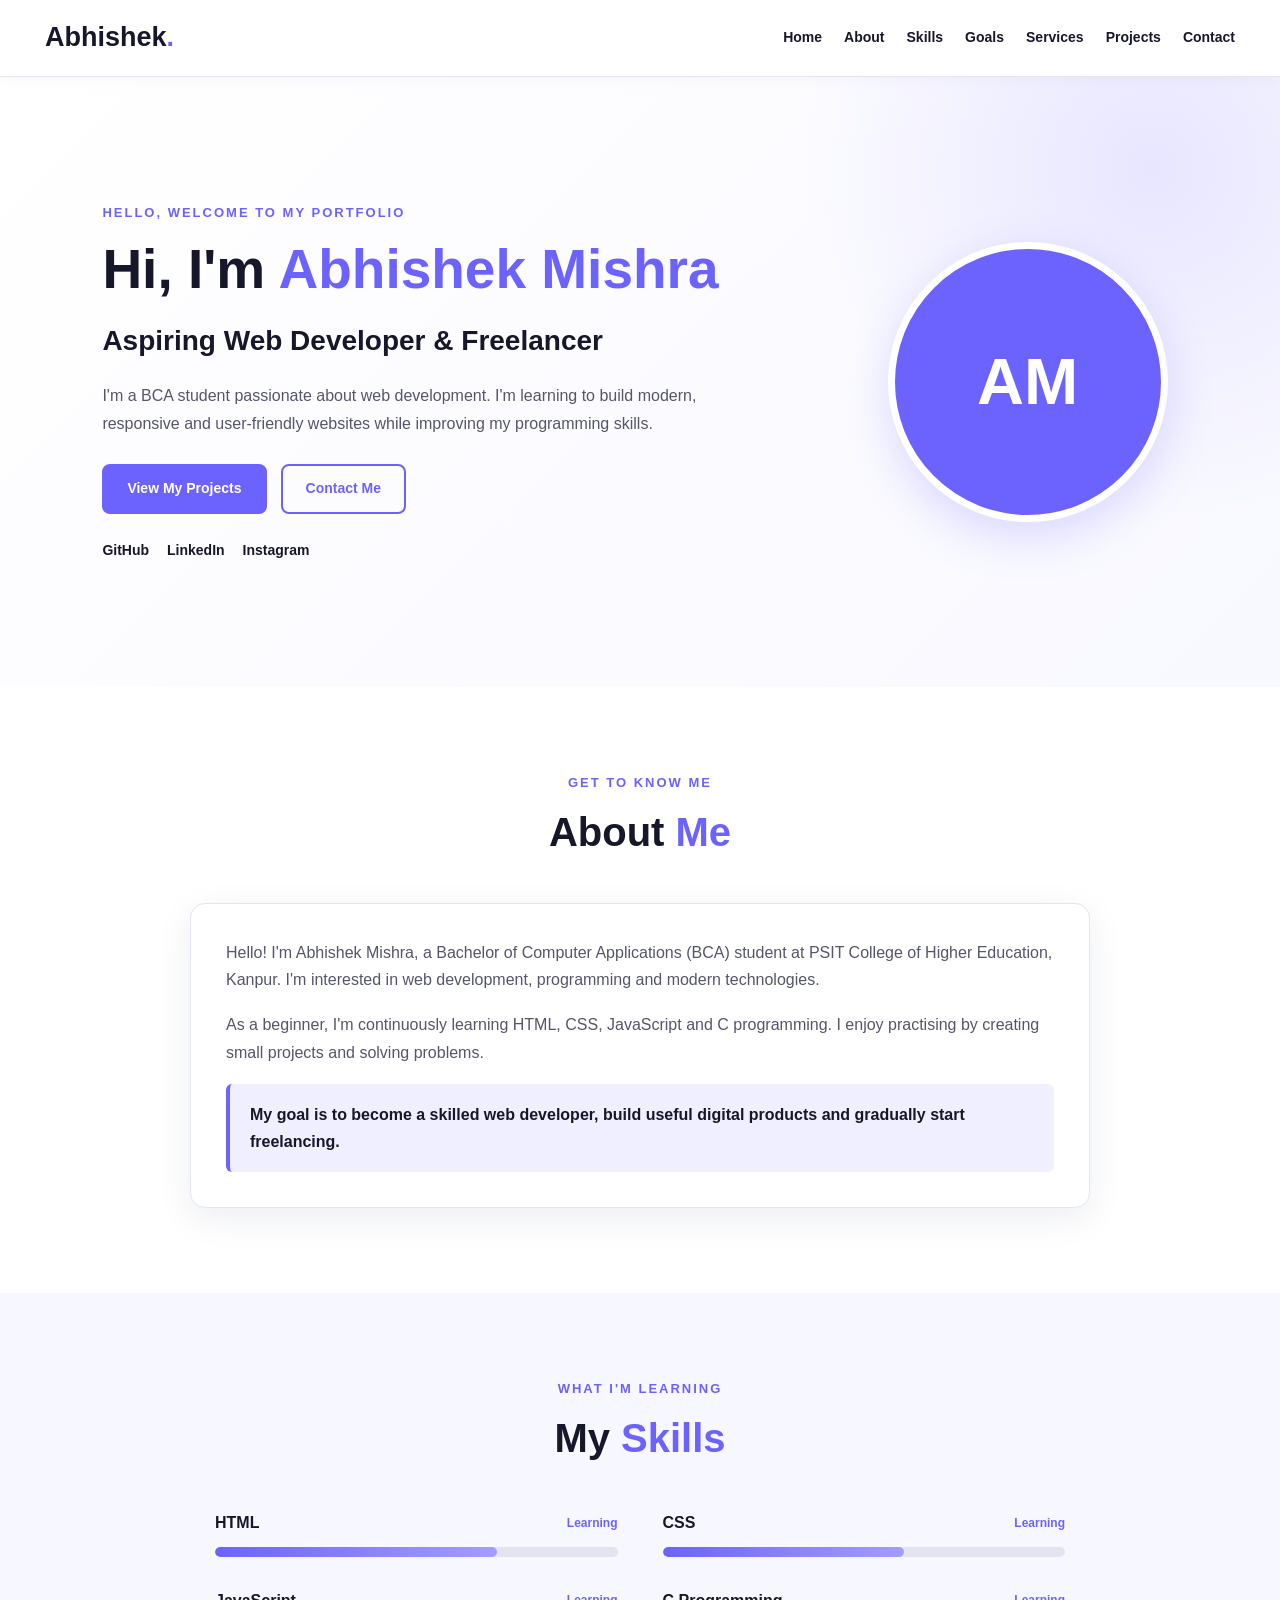
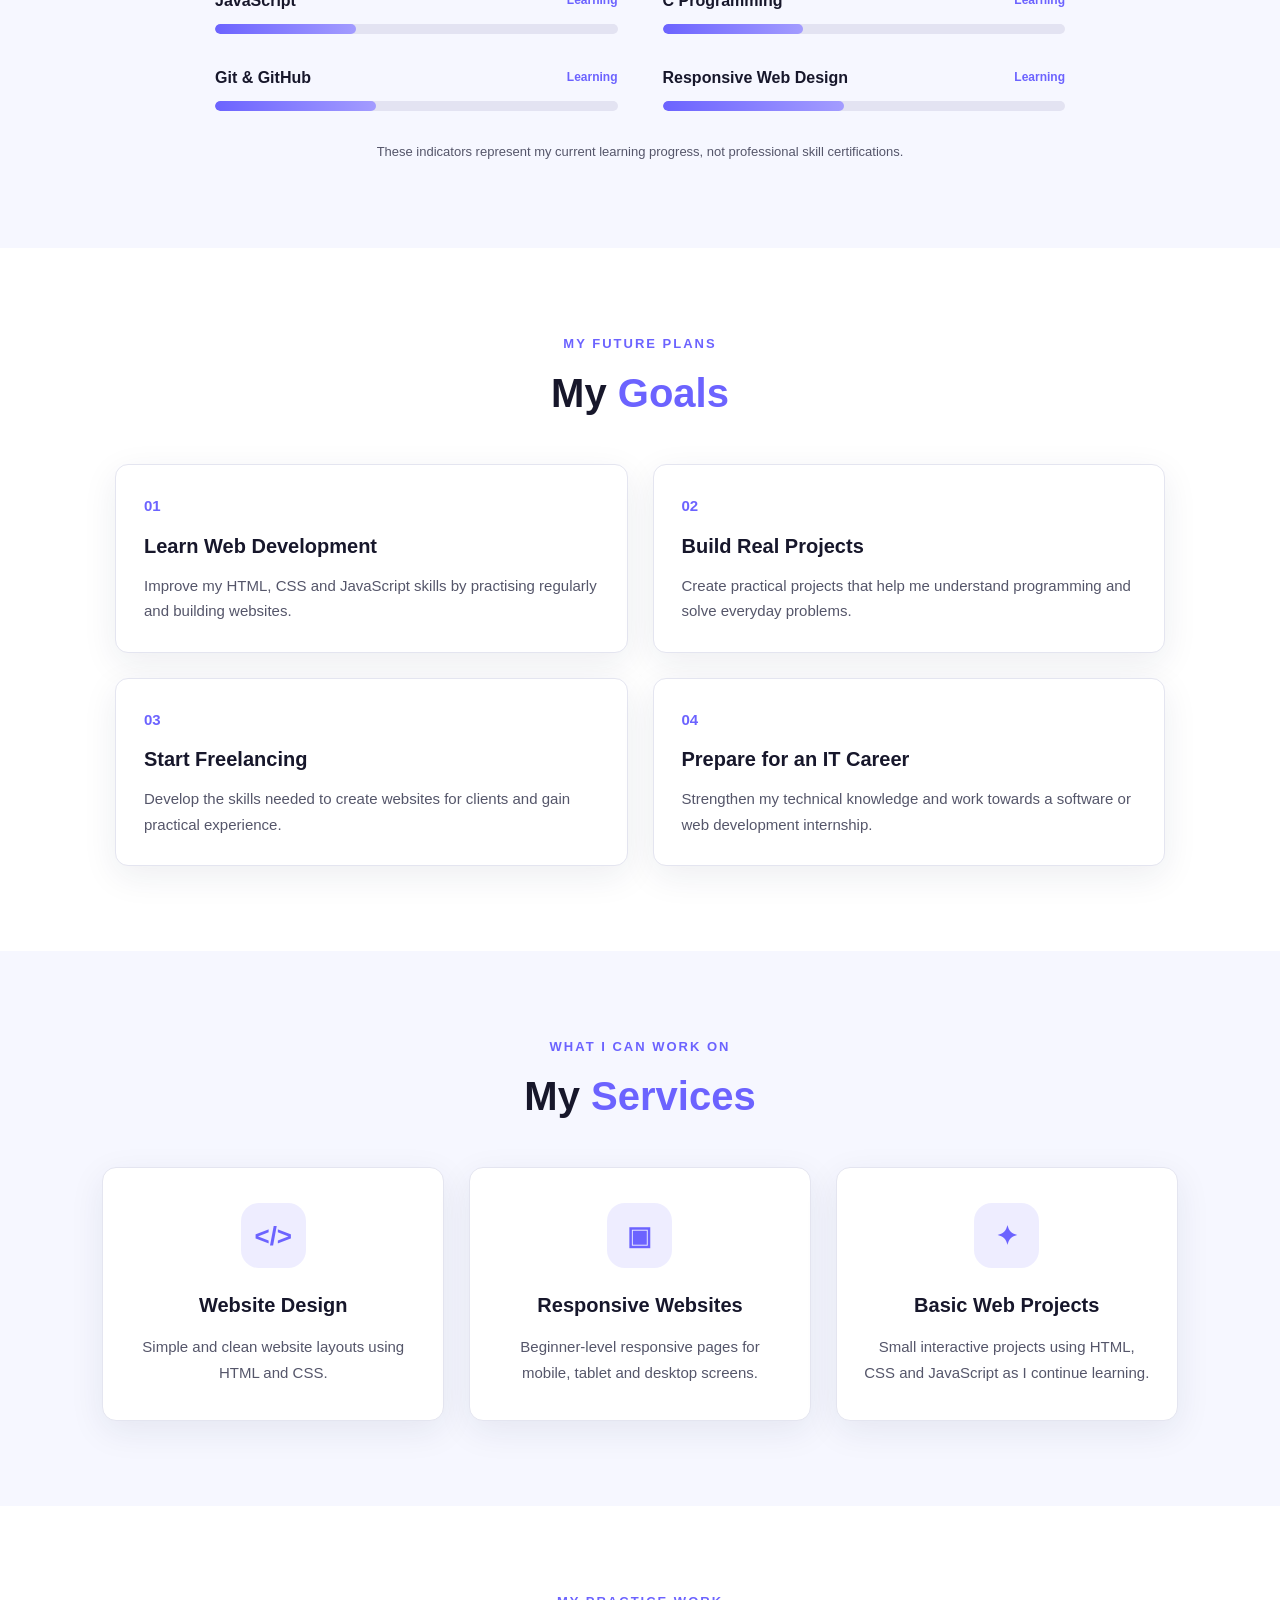
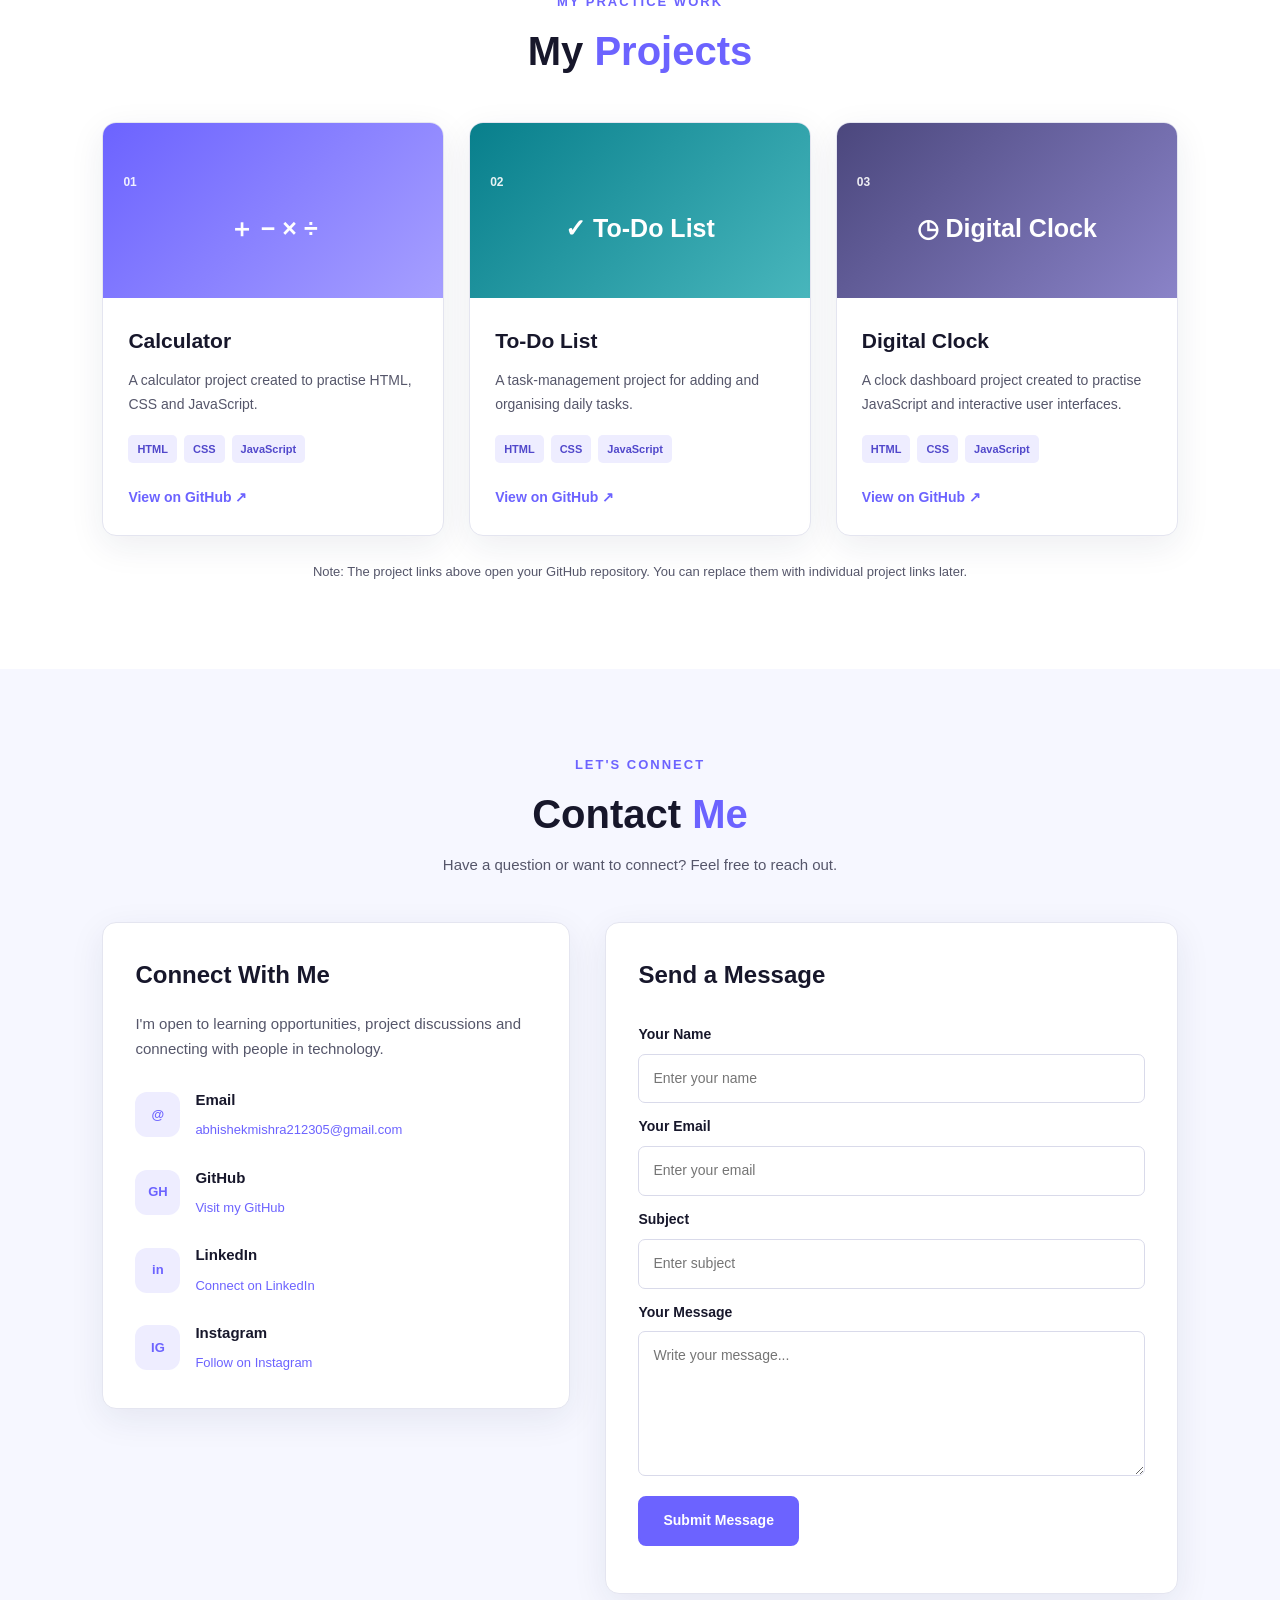
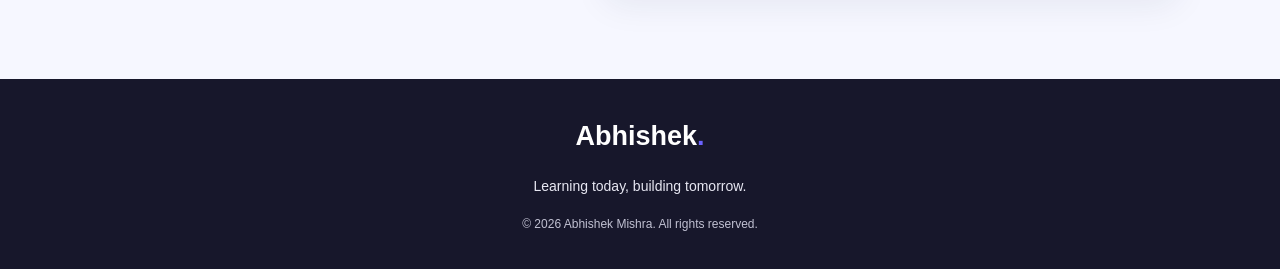
==== commit 0b0efc6f: "Update portfolio website design" ====
--- a/index.html
+++ b/index.html
@@ -1,443 +1,525 @@
+
 <!DOCTYPE html>
 <html lang="en">
-
 <head>
     <meta charset="UTF-8">
     <meta name="viewport" content="width=device-width, initial-scale=1.0">
-
+    <meta name="description" content="Abhishek Mishra - BCA student, aspiring web developer and freelancer.">
     <title>Abhishek Mishra | Web Developer & Freelancer</title>
-
     <link rel="stylesheet" href="style.css">
 </head>
 
 <body>
 
     <!-- Navigation -->
-    <nav>
-        <button id="themeBtn">🌙 Dark Mode</button>
-        <h2>Abhishek Mishra</h2>
-
-        <a href="#home">Home</a>
-        <a href="#about">About</a>
-        <a href="#skills">Skills</a>
-        <a href="#goals">Goals</a>
-        <a href="#services">Services</a>
-        <a href="#projects">Projects</a>
-        <a href="#contact">Contact</a>
-    </nav>
-
-
-    <!-- Home -->
-    <section id="home">
-
-        <div class="home-content">
-
-            <div class="home-text">
-
-                <p class="intro">Hello, I'm</p>
-
-                <h1>Abhishek Mishra</h1>
-
-                <h2>Web Developer & Freelancer</h2>
-
+    <header class="header">
+        <nav class="navbar">
+            <a href="#home" class="logo">Abhishek<span>.</span></a>
+
+            <div class="nav-links">
+                <a href="#home">Home</a>
+                <a href="#about">About</a>
+                <a href="#skills">Skills</a>
+                <a href="#goals">Goals</a>
+                <a href="#services">Services</a>
+                <a href="#projects">Projects</a>
+                <a href="#contact">Contact</a>
+            </div>
+        </nav>
+    </header>
+
+    <main>
+
+        <!-- Home Section -->
+        <section id="home" class="section home-section">
+            <div class="home-content">
+
+                <div class="home-text">
+                    <p class="intro-text">HELLO, WELCOME TO MY PORTFOLIO</p>
+
+                    <h1>Hi, I'm <span>Abhishek Mishra</span></h1>
+
+                    <h2>Aspiring Web Developer & Freelancer</h2>
+
+                    <p class="home-description">
+                        I'm a BCA student passionate about web development.
+                        I'm learning to build modern, responsive and user-friendly
+                        websites while improving my programming skills.
+                    </p>
+
+                    <div class="home-buttons">
+                        <a href="#projects" class="btn btn-primary">View My Projects</a>
+                        <a href="#contact" class="btn btn-outline">Contact Me</a>
+                    </div>
+
+                    <div class="social-links home-social">
+                        <a href="https://github.com/abhishekmishra212307-sketch"
+                           target="_blank" rel="noopener noreferrer">GitHub</a>
+
+                        <a href="https://www.linkedin.com/in/abhishek-mishra-94684a426"
+                           target="_blank" rel="noopener noreferrer">LinkedIn</a>
+
+                        <a href="https://www.instagram.com/a7mishra__"
+                           target="_blank" rel="noopener noreferrer">Instagram</a>
+                    </div>
+                </div>
+
+                <div class="home-image">
+                    <!-- Apni photo ka sahi path yahan likhein -->
+                    <img
+                        src="profile.jpg"
+                        alt="Abhishek Mishra"
+                        class="profile-img"
+                        onerror="this.style.display='none'; this.nextElementSibling.style.display='flex';"
+                    >
+
+                    <div class="profile-placeholder" style="display: none;">
+                        AM
+                    </div>
+                </div>
+
+            </div>
+        </section>
+
+        <!-- About Section -->
+        <section id="about" class="section">
+            <div class="section-heading">
+                <p class="section-subtitle">GET TO KNOW ME</p>
+                <h2>About <span>Me</span></h2>
+            </div>
+
+            <div class="about-content">
                 <p>
-                    I'm a BCA student and aspiring web developer.
-                    I build simple, responsive and user-friendly websites
-                    using HTML, CSS and JavaScript.
+                    Hello! I'm Abhishek Mishra, a Bachelor of Computer Applications
+                    (BCA) student at PSIT College of Higher Education, Kanpur.
+                    I'm interested in web development, programming and modern
+                    technologies.
                 </p>
 
-                <div class="home-buttons">
-
-                    <a href="#projects" class="contact-btn">
-                        View My Projects
-                    </a>
-
-                    <a href="#contact" class="contact-btn">
-                        Contact Me
-                    </a>
-
-                </div>
-
-            </div>
-
-
-            <div class="home-image">
-
-                <img
-                    src="profile.jpg/WhatsApp Image 2026-09-06 at 8.38.04 PM.jpeg"
-                    class="profile-img"
-                    alt="Abhishek Mishra">
-
-            </div>
-
-        </div>
-
-    </section>
-
-
-    <!-- About -->
-    <section id="about">
-
-        <h2>About Me</h2>
+                <p>
+                    As a beginner, I'm continuously learning HTML, CSS, JavaScript
+                    and C programming. I enjoy practising by creating small
+                    projects and solving problems.
+                </p>
+
+                <p class="about-highlight">
+                    My goal is to become a skilled web developer, build useful
+                    digital products and gradually start freelancing.
+                </p>
+            </div>
+        </section>
+
+        <!-- Skills Section -->
+        <section id="skills" class="section alternate-section">
+            <div class="section-heading">
+                <p class="section-subtitle">WHAT I'M LEARNING</p>
+                <h2>My <span>Skills</span></h2>
+            </div>
+
+            <div class="skills-container">
+
+                <div class="skill">
+                    <div class="skill-info">
+                        <span>HTML</span>
+                        <span>Learning</span>
+                    </div>
+                    <div class="skill-progress">
+                        <div class="progress html-progress"></div>
+                    </div>
+                </div>
+
+                <div class="skill">
+                    <div class="skill-info">
+                        <span>CSS</span>
+                        <span>Learning</span>
+                    </div>
+                    <div class="skill-progress">
+                        <div class="progress css-progress"></div>
+                    </div>
+                </div>
+
+                <div class="skill">
+                    <div class="skill-info">
+                        <span>JavaScript</span>
+                        <span>Learning</span>
+                    </div>
+                    <div class="skill-progress">
+                        <div class="progress js-progress"></div>
+                    </div>
+                </div>
+
+                <div class="skill">
+                    <div class="skill-info">
+                        <span>C Programming</span>
+                        <span>Learning</span>
+                    </div>
+                    <div class="skill-progress">
+                        <div class="progress c-progress"></div>
+                    </div>
+                </div>
+
+                <div class="skill">
+                    <div class="skill-info">
+                        <span>Git & GitHub</span>
+                        <span>Learning</span>
+                    </div>
+                    <div class="skill-progress">
+                        <div class="progress git-progress"></div>
+                    </div>
+                </div>
+
+                <div class="skill">
+                    <div class="skill-info">
+                        <span>Responsive Web Design</span>
+                        <span>Learning</span>
+                    </div>
+                    <div class="skill-progress">
+                        <div class="progress responsive-progress"></div>
+                    </div>
+                </div>
+
+            </div>
+
+            <p class="skills-note">
+                These indicators represent my current learning progress,
+                not professional skill certifications.
+            </p>
+        </section>
+
+        <!-- Goals Section -->
+        <section id="goals" class="section">
+            <div class="section-heading">
+                <p class="section-subtitle">MY FUTURE PLANS</p>
+                <h2>My <span>Goals</span></h2>
+            </div>
+
+            <div class="goals-content">
+                <div class="goal-card">
+                    <div class="goal-number">01</div>
+                    <h3>Learn Web Development</h3>
+                    <p>
+                        Improve my HTML, CSS and JavaScript skills by practising
+                        regularly and building websites.
+                    </p>
+                </div>
+
+                <div class="goal-card">
+                    <div class="goal-number">02</div>
+                    <h3>Build Real Projects</h3>
+                    <p>
+                        Create practical projects that help me understand
+                        programming and solve everyday problems.
+                    </p>
+                </div>
+
+                <div class="goal-card">
+                    <div class="goal-number">03</div>
+                    <h3>Start Freelancing</h3>
+                    <p>
+                        Develop the skills needed to create websites for clients
+                        and gain practical experience.
+                    </p>
+                </div>
+
+                <div class="goal-card">
+                    <div class="goal-number">04</div>
+                    <h3>Prepare for an IT Career</h3>
+                    <p>
+                        Strengthen my technical knowledge and work towards
+                        a software or web development internship.
+                    </p>
+                </div>
+            </div>
+        </section>
+
+        <!-- Services Section -->
+        <section id="services" class="section alternate-section">
+            <div class="section-heading">
+                <p class="section-subtitle">WHAT I CAN WORK ON</p>
+                <h2>My <span>Services</span></h2>
+            </div>
+
+            <div class="services-container">
+
+                <article class="service-card">
+                    <div class="service-icon">&lt;/&gt;</div>
+                    <h3>Website Design</h3>
+                    <p>
+                        Simple and clean website layouts using HTML and CSS.
+                    </p>
+                </article>
+
+                <article class="service-card">
+                    <div class="service-icon">▣</div>
+                    <h3>Responsive Websites</h3>
+                    <p>
+                        Beginner-level responsive pages for mobile, tablet
+                        and desktop screens.
+                    </p>
+                </article>
+
+                <article class="service-card">
+                    <div class="service-icon">✦</div>
+                    <h3>Basic Web Projects</h3>
+                    <p>
+                        Small interactive projects using HTML, CSS and
+                        JavaScript as I continue learning.
+                    </p>
+                </article>
+
+            </div>
+        </section>
+
+        <!-- Projects Section -->
+        <section id="projects" class="section">
+            <div class="section-heading">
+                <p class="section-subtitle">MY PRACTICE WORK</p>
+                <h2>My <span>Projects</span></h2>
+            </div>
+
+            <div class="projects-container">
+
+                <article class="project-card">
+                    <div class="project-visual calculator-visual">
+                        <span>01</span>
+                        <div class="project-symbol">＋ − × ÷</div>
+                    </div>
+
+                    <div class="project-info">
+                        <h3>Calculator</h3>
+                        <p>
+                            A calculator project created to practise HTML,
+                            CSS and JavaScript.
+                        </p>
+
+                        <div class="project-tags">
+                            <span>HTML</span>
+                            <span>CSS</span>
+                            <span>JavaScript</span>
+                        </div>
+
+                        <a
+                            href="https://github.com/abhishekmishra212307-sketch/abhishek-portfolio"
+                            target="_blank"
+                            rel="noopener noreferrer"
+                            class="project-link"
+                        >View on GitHub ↗</a>
+                    </div>
+                </article>
+
+                <article class="project-card">
+                    <div class="project-visual todo-visual">
+                        <span>02</span>
+                        <div class="project-symbol">✓ To-Do List</div>
+                    </div>
+
+                    <div class="project-info">
+                        <h3>To-Do List</h3>
+                        <p>
+                            A task-management project for adding and organising
+                            daily tasks.
+                        </p>
+
+                        <div class="project-tags">
+                            <span>HTML</span>
+                            <span>CSS</span>
+                            <span>JavaScript</span>
+                        </div>
+
+                        <a
+                            href="https://github.com/abhishekmishra212307-sketch/abhishek-portfolio"
+                            target="_blank"
+                            rel="noopener noreferrer"
+                            class="project-link"
+                        >View on GitHub ↗</a>
+                    </div>
+                </article>
+
+                <article class="project-card">
+                    <div class="project-visual clock-visual">
+                        <span>03</span>
+                        <div class="project-symbol">◷ Digital Clock</div>
+                    </div>
+
+                    <div class="project-info">
+                        <h3>Digital Clock</h3>
+                        <p>
+                            A clock dashboard project created to practise
+                            JavaScript and interactive user interfaces.
+                        </p>
+
+                        <div class="project-tags">
+                            <span>HTML</span>
+                            <span>CSS</span>
+                            <span>JavaScript</span>
+                        </div>
+
+                        <a
+                            href="https://github.com/abhishekmishra212307-sketch/abhishek-portfolio"
+                            target="_blank"
+                            rel="noopener noreferrer"
+                            class="project-link"
+                        >View on GitHub ↗</a>
+                    </div>
+                </article>
+
+            </div>
+
+            <p class="project-note">
+                Note: The project links above open your GitHub repository.
+                You can replace them with individual project links later.
+            </p>
+        </section>
+
+        <!-- Contact Section -->
+        <section id="contact" class="section contact-section">
+            <div class="section-heading">
+                <p class="section-subtitle">LET'S CONNECT</p>
+                <h2>Contact <span>Me</span></h2>
+                <p class="section-description">
+                    Have a question or want to connect? Feel free to reach out.
+                </p>
+            </div>
+
+            <div class="contact-container">
+
+                <div class="contact-info">
+                    <h3>Connect With Me</h3>
+
+                    <p>
+                        I'm open to learning opportunities, project discussions
+                        and connecting with people in technology.
+                    </p>
+
+                    <div class="contact-item">
+                        <span class="contact-icon">@</span>
+                        <div>
+                            <h4>Email</h4>
+                            <a href="mailto:abhishekmishra212305@gmail.com">
+                                abhishekmishra212305@gmail.com
+                            </a>
+                        </div>
+                    </div>
+
+                    <div class="contact-item">
+                        <span class="contact-icon">GH</span>
+                        <div>
+                            <h4>GitHub</h4>
+                            <a
+                                href="https://github.com/abhishekmishra212307-sketch"
+                                target="_blank"
+                                rel="noopener noreferrer"
+                            >Visit my GitHub</a>
+                        </div>
+                    </div>
+
+                    <div class="contact-item">
+                        <span class="contact-icon">in</span>
+                        <div>
+                            <h4>LinkedIn</h4>
+                            <a
+                                href="https://www.linkedin.com/in/abhishek-mishra-94684a426"
+                                target="_blank"
+                                rel="noopener noreferrer"
+                            >Connect on LinkedIn</a>
+                        </div>
+                    </div>
+
+                    <div class="contact-item">
+                        <span class="contact-icon">IG</span>
+                        <div>
+                            <h4>Instagram</h4>
+                            <a
+                                href="https://www.instagram.com/a7mishra__"
+                                target="_blank"
+                                rel="noopener noreferrer"
+                            >Follow on Instagram</a>
+                        </div>
+                    </div>
+                </div>
+
+                <div class="contact-form-box">
+                    <h3>Send a Message</h3>
+
+                    <form id="contactForm">
+                        <label for="name">Your Name</label>
+                        <input
+                            type="text"
+                            id="name"
+                            name="name"
+                            placeholder="Enter your name"
+                            required
+                        >
+
+                        <label for="email">Your Email</label>
+                        <input
+                            type="email"
+                            id="email"
+                            name="email"
+                            placeholder="Enter your email"
+                            required
+                        >
+
+                        <label for="subject">Subject</label>
+                        <input
+                            type="text"
+                            id="subject"
+                            name="subject"
+                            placeholder="Enter subject"
+                            required
+                        >
+
+                        <label for="message">Your Message</label>
+                        <textarea
+                            id="message"
+                            name="message"
+                            rows="5"
+                            placeholder="Write your message..."
+                            required
+                        ></textarea>
+
+                        <button type="submit" class="btn btn-primary">
+                            Submit Message
+                        </button>
+
+                        <p id="formStatus" class="form-status" aria-live="polite"></p>
+                    </form>
+                </div>
+
+            </div>
+        </section>
+
+    </main>
+
+    <!-- Footer -->
+    <footer class="footer">
+        <a href="#home" class="footer-logo">Abhishek<span>.</span></a>
 
         <p>
-            I'm Abhishek Mishra, a BCA student and aspiring web developer.
-            I am learning HTML, CSS and JavaScript and building practical
-            projects to improve my development skills.
+            Learning today, building tomorrow.
         </p>
 
-        <p>
-            My goal is to become a professional web developer and
-            build useful, responsive and user-friendly websites.
+        <p class="copyright">
+            &copy; <span id="currentYear"></span> Abhishek Mishra.
+            All rights reserved.
         </p>
-
-        <div class="about-highlight">
-
-            <strong>My Focus:</strong>
-            Web Development, Practical Projects and Freelancing.
-
-        </div>
-
-    </section>
-
-
-    <!-- Skills -->
-    <section id="skills">
-
-        <h2>My Skills</h2>
-
-        <div class="skills-container">
-
-            <div class="skill">HTML</div>
-
-            <div class="skill">CSS</div>
-
-            <div class="skill">JavaScript</div>
-
-            <div class="skill">Responsive Web Design</div>
-
-            <div class="skill">Git & GitHub</div>
-
-            <div class="skill">C</div>
-
-        </div>
-
-
-        <div class="skill-progress">
-
-            <p>HTML</p>
-
-            <div class="progress">
-
-                <div class="progress-bar html"></div>
-
-            </div>
-
-
-            <p>CSS</p>
-
-            <div class="progress">
-
-                <div class="progress-bar css"></div>
-
-            </div>
-
-
-            <p>JavaScript</p>
-
-            <div class="progress">
-
-                <div class="progress-bar javascript"></div>
-
-            </div>
-
-        </div>
-
-    </section>
-
-
-    <!-- Goals -->
-    <section id="goals">
-
-        <h2>My Goals</h2>
-
-        <p>
-            My goals are to become a professional web developer,
-            build useful websites, improve my coding skills,
-            and start earning through freelancing.
-        </p>
-
-
-        <table border="1">
-
-            <tr>
-                <th>Stage</th>
-                <th>Field</th>
-                <th>Status</th>
-            </tr>
-
-            <tr>
-                <td>12th</td>
-                <td>Commerce</td>
-                <td>Completed</td>
-            </tr>
-
-            <tr>
-                <td>College</td>
-                <td>BCA</td>
-                <td>1st Year</td>
-            </tr>
-
-            <tr>
-                <td>Career Goal</td>
-                <td>Web Development</td>
-                <td>Learning</td>
-            </tr>
-
-        </table>
-
-    </section>
-
-
-    <!-- Services -->
-    <section id="services">
-
-        <h2>My Services</h2>
-
-
-        <div class="services-container">
-
-            <div class="service-card">
-
-                <h3>🌐 Website Development</h3>
-
-                <p>
-                    Simple and professional websites for personal
-                    or small business needs.
-                </p>
-
-            </div>
-
-
-            <div class="service-card">
-
-                <h3>🎨 Website Design</h3>
-
-                <p>
-                    Clean and modern website layouts using HTML and CSS.
-                </p>
-
-            </div>
-
-
-            <div class="service-card">
-
-                <h3>📱 Responsive Website</h3>
-
-                <p>
-                    Websites designed to work properly on mobile,
-                    tablet and laptop.
-                </p>
-
-            </div>
-
-
-            <div class="service-card">
-
-                <h3>🔧 Basic Website Fixes</h3>
-
-                <p>
-                    Basic HTML, CSS and JavaScript fixes and improvements.
-                </p>
-
-            </div>
-
-        </div>
-
-    </section>
-
-
-    <!-- Projects -->
-    <section id="projects">
-
-        <h2>My Projects</h2>
-
-
-        <div class="projects-container">
-
-
-            <!-- Digital Clock -->
-
-            <div class="project-card">
-
-                <h3>Digital Clock</h3>
-
-                <p>
-                    A responsive digital clock with 12/24 hour format,
-                    world clock, stopwatch, date, greeting and alarm features.
-                </p>
-
-                <a href="clock/index.html" target="_blank">
-                    View Project
-                </a>
-
-            </div>
-
-
-            <!-- To-Do List -->
-
-            <div class="project-card">
-
-                <h3>To-Do List</h3>
-
-                <p>
-                    A responsive task management app with add, edit,
-                    complete, delete, search, filter and dark mode features.
-                </p>
-
-                <a href="todo/index.html" target="_blank">
-                    View Project
-                </a>
-
-            </div>
-
-
-            <!-- Calculator -->
-
-            <div class="project-card">
-
-                <h3>Calculator</h3>
-
-                <p>
-                    A simple and responsive calculator built using
-                    HTML, CSS and JavaScript.
-                </p>
-
-                <a href="calculator/index.html" target="_blank">
-                    View Project
-                </a>
-
-            </div>
-
-
-        </div>
-
-    </section>
-
-
-    <!-- Contact -->
-    <section id="contact">
-
-        <h2>Contact Me</h2>
-
-        <p>
-            Have a project or website idea? Feel free to contact me.
-        </p>
-
-
-        <form onsubmit="submitForm(event)">
-
-            <label for="name">Name:</label>
-
-            <input
-                type="text"
-                id="name"
-                placeholder="Enter your name"
-                required>
-
-
-            <br><br>
-
-
-            <label for="email">Email:</label>
-
-            <input
-                type="email"
-                id="email"
-                placeholder="Enter your email"
-                required>
-
-
-            <br><br>
-
-
-            <label for="message">Message:</label>
-
-            <br>
-
-            <textarea
-                id="message"
-                placeholder="Write your message"
-                required></textarea>
-
-
-            <br><br>
-
-
-            <button type="submit">
-                Send Message
-            </button>
-
-        </form>
-
-
-       <section id="contact">
-
-    <h2>Contact Me</h2>
-
-    <p>
-        Have a project or website idea? Feel free to contact me.
-    </p>
-
-    <!-- form yahan -->
-
-    <div class="social-links">
-
-        <h3>Connect With Me</h3>
-
-        <a href="https://github.com/abhishekmishra212307-sketch" target="_blank">
-            GitHub
-        </a>
-
-        <a href="https://www.linkedin.com/in/abhishek-mishra-94684a426" target="_blank">
-            LinkedIn
-        </a>
-
-        <a href="https://www.instagram.com/a7mishra__?stkn=cWphNnB4azQ5NHA0" target="_blank">
-            Instagram
-        </a>
-
-    </div>
-
-</section>
-
-
-    <!-- Footer -->
-    <footer>
-
-        <p>
-            © 2026 Abhishek Mishra. All Rights Reserved.
-        </p>
-
     </footer>
 
-
-    <!-- Contact Form Script -->
     <script>
-
-        function submitForm(event) {
-
+        // Automatically update the year in the footer
+        document.getElementById("currentYear").textContent =
+            new Date().getFullYear();
+
+        // Demo form: this does not send an email
+        document.getElementById("contactForm").addEventListener("submit", function(event) {
             event.preventDefault();
 
-            alert("Thank you! Your message has been submitted.");
-
-        }
-
+            document.getElementById("formStatus").textContent =
+                "Your form is working, but message delivery needs a form service or backend.";
+
+            this.reset();
+        });
     </script>
 
-
-    <script src="script.js"></script>
-
 </body>
-
-</html>+</html>
--- a/style.css
+++ b/style.css
@@ -1,2316 +1,927 @@
-body {
-    background-color: lightblue;
-    font-family: Arial;
-}
-
-h1 {
-    color: darkblue;
-    text-align: center;
-}
-
-h2 {
-    color: darkgreen;
-}
-
-p {
-    font-size: 18px;
-}
-button:hover {
-    background-color: darkblue;
-    cursor: pointer;
-}
-button {
-    background-color: blue;
-    color: white;
-    padding: 10px 20px;
-    border: none;
-    border-radius: 5px;
-}
-@media (max-width: 768px) {
-    .cards {
-        flex-direction: column;
-        align-items: center;
-    }
-
-    .card {
-        width: 80%;
-    }
-}
-body {
-    background: linear-gradient(to right, lightblue, white);
-}
-body {
-    line-height: 1.6;
-}
-
-.card p {
-    color: #555;
-    font-size: 16px;
-}
-
-.card h2 {
-    text-transform: uppercase;
-    letter-spacing: 1px;
-}
-.card h2 {
-    font-family: Arial;
-    font-size: 24px;
-}
-.card {
-    background-color: white;
-    width: 300px;
-    padding: 20px;
-    margin: 30px auto;
-    border: 1px solid black;
-    border-radius: 10px;
-    text-align: center;
-}
-.card {
-    background-color: white;
-    width: 300px;
-    padding: 20px;
-    margin: 30px auto;
-    border: 2px solid #333;
-    border-radius: 15px;
-    text-align: center;
-    box-shadow: 0 5px 15px gray;
-}
-/* final polish */
+
+/* =========================
+   1. Global Styles
+========================= */
+
+* {
+    margin: 0;
+    padding: 0;
+    box-sizing: border-box;
+}
+
+:root {
+    --primary: #6c63ff;
+    --primary-dark: #554be8;
+    --heading: #17172b;
+    --text: #55566a;
+    --background: #ffffff;
+    --alternate: #f6f7ff;
+    --border: #e4e5f0;
+    --card: #ffffff;
+    --shadow: 0 10px 35px rgba(29, 32, 80, 0.08);
+}
+
 html {
     scroll-behavior: smooth;
-}
-button {
-    cursor: pointer;
-    transition: 0.3s;
-}
-button:hover {
-    transform: scale(1.05);
-}
-/* Contact Form */
-form {
-    margin-top: 20px;
-}
+    scroll-padding-top: 85px;
+}
+
+body {
+    font-family: Arial, Helvetica, sans-serif;
+    background: var(--background);
+    color: var(--text);
+    line-height: 1.7;
+}
+
+a {
+    color: inherit;
+    text-decoration: none;
+}
+
+button,
 input,
 textarea {
-    padding: 10px;
-    margin-top: 5px;
-    width: 250px;
-    font-size: 16px;
-}
-textarea {
-    height: 100px;
-    resize: none;
-}
-form button {
-    padding: 10px 20px;
-    font-size: 16px;
-    cursor: pointer;
-}
-nav {
-    background-color: #333;
-    padding: 15px;
-    text-align: center;
-}
-
-nav a {
-    color: white;
-    text-decoration: none;
-    margin: 0 15px;
-    font-size: 18px;
-}
-
-nav a:hover {
-    text-decoration: underline;
-}
-#home {
-    text-align: center;
-    padding: 60px 20px;
-}
-
-#home h1 {
-    font-size: 40px;
-}
-
-#home h2 {
-    font-size: 25px;
-}
-
-#home p {
-    font-size: 18px;
-}
-#home {
-    background-color: #f2f2f2;
-    border-radius: 10px;
-    margin: 20px;
-}
-
-#home button {
-    padding: 12px 25px;
-    font-size: 18px;
-    border: none;
-    border-radius: 5px;
-}
-#about {
-    text-align: center;
-    padding: 50px 20px;
-    margin: 20px;
-}
-
-#about h2 {
-    font-size: 30px;
-}
-
-#about p {
-    font-size: 18px;
-    line-height: 1.6;
-    max-width: 700px;
-    margin: auto;
-}
-#skills {
-    text-align: center;
-    padding: 50px 20px;
-    margin: 20px;
-}
-
-#skills h2 {
-    font-size: 30px;
-}
-
-#skills ul {
-    list-style: none;
-    padding: 0;
-}
-
-#skills li {
-    display: inline-block;
-    padding: 10px 18px;
-    margin: 8px;
-    border: 1px solid #333;
-    border-radius: 20px;
-    font-size: 16px;
-}
-#services {
-    text-align: center;
-    padding: 50px 20px;
-    margin: 20px;
-}
-
-.cards {
-    display: flex;
-    justify-content: center;
-    flex-wrap: wrap;
-    gap: 20px;
-}
-
-.card {
-    width: 250px;
-    padding: 25px;
-    border: 1px solid #ddd;
-    border-radius: 10px;
-}
-
-.card h2 {
-    font-size: 22px;
-}
-
-.card p {
-    font-size: 16px;
-    line-height: 1.5;
-}
-
-.card button {
-    padding: 10px 18px;
-    border: none;
-    border-radius: 5px;
-}
-
-.card:hover {
-    transform: translateY(-5px);
-    transition: 0.3s;
-}
-#contact {
-    text-align: center;
-    padding: 50px 20px;
-    margin: 20px;
-}
-
-#contact h2 {
-    font-size: 30px;
-}
-
-#contact p {
-    font-size: 18px;
-    line-height: 1.5;
-}
-
-#contact form {
-    max-width: 400px;
-    margin: 25px auto;
-}
-
-#contact input,
-#contact textarea {
-    width: 100%;
-    box-sizing: border-box;
-    border: 1px solid #ccc;
-    border-radius: 5px;
-}
-
-#contact form button {
-    border: none;
-    border-radius: 5px;
-}
-footer {
-    text-align: center;
-    padding: 20px;
-    margin-top: 30px;
-    background-color: #333;
-    color: white;
-}
-
-footer p {
-    margin: 0;
-    font-size: 16px;
-}
-nav {
-    position: fixed;
-    top: 0;
-    left: 0;
-    width: 100%;
-    z-index: 1000;
-}
-@media (max-width: 600px) {
-
-    nav a {
-        margin: 0 6px;
-        font-size: 14px;
-    }
-
-    #home h1 {
-        font-size: 30px;
-    }
-
-    #home h2 {
-        font-size: 21px;
-    }
-
-    #home p {
-        font-size: 16px;
-    }
-
-    .card {
-        width: 90%;
-    }
-
-    #contact input,
-    #contact textarea {
-        width: 90%;
-    }
-
-}
-@media (max-width: 600px) {
-
-    #home {
-        padding: 40px 10px;
-        margin: 10px;
-    }
-
-    #home ul {
-        padding-left: 20px;
-    }
-
-    #home li {
-        margin: 8px 0;
-    }
-
-    #home img {
-        max-width: 100%;
-        height: auto;
-    }
-
-}
-@media (max-width: 600px) {
-
-    nav {
-        padding: 12px 5px;
-    }
-
-    nav a {
-        display: inline-block;
-        margin: 5px;
-        font-size: 14px;
-    }
-
-}
-@media (max-width: 600px) {
-
-    .cards {
-        flex-direction: column;
-        align-items: center;
-    }
-
-    .card {
-        width: 85%;
-        box-sizing: border-box;
-    }
-
-}
-@media (max-width: 600px) {
-
-    #contact {
-        padding: 40px 10px;
-        margin: 10px;
-    }
-
-    #contact form {
-        width: 100%;
-    }
-
-    #contact input,
-    #contact textarea {
-        width: 100%;
-        box-sizing: border-box;
-    }
-
-}
-@media (max-width: 600px) {
-
-    footer {
-        padding: 15px 10px;
-    }
-
-    footer p {
-        font-size: 14px;
-    }
-
-}
-.cards {
-    display: flex;
-    flex-wrap: wrap;
-    gap: 20px;
-    justify-content: center;
-}
-
-.card {
-    width: 250px;
-    padding: 20px;
-    border: 1px solid #ddd;
-    border-radius: 10px;
-    text-align: center;
-    box-shadow: 0 4px 10px rgba(0,0,0,0.1);
-}
-
-.card button {
-    padding: 10px 15px;
-    border: none;
-    border-radius: 5px;
-    cursor: pointer;
-}
-#contact {
-    padding: 30px;
-    margin-top: 30px;
-}
-
-#contact input,
-#contact textarea {
-    width: 100%;
-    max-width: 500px;
-    padding: 10px;
-    margin-top: 5px;
-    border: 1px solid #ccc;
-    border-radius: 5px;
-    box-sizing: border-box;
-}
-
-#contact textarea {
-    height: 120px;
-    resize: vertical;
-}
-
-#contact button {
-    padding: 10px 20px;
-    border: none;
-    border-radius: 5px;
-    cursor: pointer;
-}
-nav {
-    display: flex;
-    justify-content: center;
-    gap: 25px;
-    padding: 15px;
-    background: #222;
-}
-
-nav a {
-    color: white;
-    text-decoration: none;
-    font-weight: bold;
-}
-
-nav a:hover {
-    text-decoration: underline;
-}
-button {
-    background: #222;
-    color: white;
-    padding: 10px 18px;
-    border: none;
-    border-radius: 6px;
-    cursor: pointer;
-    font-weight: bold;
-}
-
-button:hover {
-    opacity: 0.8;
-}
-footer {
-    text-align: center;
-    padding: 20px;
-    margin-top: 40px;
-    background: #222;
-    color: white;
-}
-@media (max-width: 600px) {
-    nav {
-        flex-direction: column;
-        align-items: center;
-        gap: 10px;
-    }
-
-    nav a {
-        padding: 5px;
-    }
-}
-@media (max-width:600px) {
-    .card {
-        width:90%;
-    }
-}
-@media (max-width: 600px) {
-    #home img {
-        max-width: 100%;
-        heught: auto;
-    }
-}
-@media (max-width: 600px) {
-    #contact input,
-    #contact textarea {
-        width: 100%;
-    }
-    #contact {
-        padding: 15px;
-       }
-    }
-@media (max-width: 600px) {
-    h1 {
-        font-size: 28px;
-    }
-
-    h2 {
-        font-size: 22px;
-    }
-
-    p {
-        font-size: 16px;
-        line-height: 1.6;
-    }
-}
-#home {
-    text-align: center;
-    padding: 80px 20px;
-    background: #f2f2f2;
-    min-height: 400px;
-}
-#mainHeading {
-    font-size: 45px;
-    margin-bottom: 15px;
-    font-weight: bold;
-}
-#home h2 {
-    font-size: 25px;
-    margin-bottom: 20px;
-}
-#home p {
-    max-width: 600px;
-    margin: 10px auto;
-    line-height: 1.7;
-}
-#home > a button {
-    margin-top: 20px;
-    padding: 12px 25px;
-    font-size: 16px;
-}
-#home {
-    border-radius: 0 0 20px 20px;
-}
-#home h1;
-#home h2;
-#home p {
-    margin-left: auto;
-    margin-right: auto;
-}
-#about {
-    text-align: center;
-    padding: 60px 20px;
-    margin-top: 30px;
-    background: #f7f7f7;
-    border-radius: 15px;
-}
-
-#about h2 {
-    font-size: 32px;
-    margin-bottom: 20px;
-}
-
-#about p {
-    max-width: 700px;
-    margin: auto;
-    line-height: 1.8;
-    font-size: 17px;
-}
-#about {
-    box-shadow: 0 4px 15px rgba(0,0,0,0.08);
-}
-#about {
-    text-align: center;
-    padding: 60px 20px;
-    margin-top: 30px;
-    background: #f7f7f7;
-    border-radius: 15px;
-}
-
-#about h2 {
-    font-size: 32px;
-    margin-bottom: 20px;
-}
-
-#about p {
-    max-width: 700px;
-    margin: auto;
-    line-height: 1.8;
-    font-size: 17px;
-}
-media (max-width: 600px) {
-    #about {
-        padding: 40px 15px;
-    }
-
-    #about h2 {
-        font-size: 28px;
-    }
-
-    #about p {
-        font-size: 16px;
-        padding: 15px;
-    }
-}
-.about-highlight {
-    max-width: 700px;
-    margin: 20px auto 0;
-    padding: 15px;
-    border-left: 4px solid #222;
-    background: white;
-    border-radius: 6px;
-}
-@media (max-width: 600px) {
-    .about-highlight {
-        width: 100%;
-        box-sizing: border-box;
-        font-size: 15px;
-    }
-}
-#skills {
-    text-align: center;
-    padding: 60px 20px;
-    margin-top: 30px;
-    background: #f7f7f7;
-    border-radius: 15px;
-}
-
-#skills h2 {
-    font-size: 32px;
-    margin-bottom: 25px;
-}
-
-#skills ul {
-    list-style: none;
-    padding: 0;
-    max-width: 600px;
-    margin: auto;
-}
-
-#skills li {
-    background: white;
-    padding: 15px;
-    margin: 10px 0;
-    border-radius: 8px;
-    box-shadow: 0 3px 8px rgba(0, 0, 0, 0.08);
-    font-weight: bold;
-}
-#skills li {
-    transition: transform 0.3s ease;
-}
-#skills li:hover {
-    transform: translateY(-5px);
-}
-@media (max-width: 600px) {
-    #skills {
-        padding: 40px 15px;
-    }
-
-    #skills h2 {
-        font-size: 28px;
-    }
-
-    #skills li {
-        font-size: 16px;
-        padding: 13px;
-    }
-}
-.skill-progress {
-    max-width: 600px;
-    margin: 30px auto;
-    text-align: left;
-}
-
-.skill-progress p {
-    margin: 15px 0 5px;
-    font-weight: bold;
-}
-
-.progress {
-    width: 100%;
-    height: 12px;
-    background: #ddd;
-    border-radius: 10px;
-    overflow: hidden;
-}
-
-.progress-bar {
-    height: 100%;
-    border-radius: 10px;
-}
-
-.progress-bar.html {
-    width: 90%;
-    background: #222;
-}
-
-.progress-bar.css {
-    width: 80%;
-    background: #555;
-}
-
-.progress-bar.javascript {
-    width: 60%;
-    background: #888;
-}
-@media (max-width: 600px) {
-    .skill-progress {
-        width: 100%;
-        box-sizing: border-box;
-        padding: 0 5px;
-    }
-
-    .progress {
-        height: 10px;
-    }
-}
-#skills {
-    border: 1px solid #e5e5e5;
-}
-
-#skills h2 {
-    position: relative;
-    display: inline-block;
-}
-
-#skills h2::after {
-    content: "";
+    font: inherit;
+}
+
+img {
+    max-width: 100%;
     display: block;
-    width: 60px;
-    height: 3px;
-    background: #222;
-    margin: 10px auto 0;
-    border-radius: 5px;
-}
-.progress-bar {
-    animation: fillBar 1.5s ease-in-out;
-}
-
-@keyframes fillBar {
-    from {
-        width: 0;
-    }
-}
-.skill-progress {
-    background: white;
-    padding: 20px;
-    border-radius: 12px;
-    box-shadow: 0 3px 10px rgba(0, 0, 0, 0.08);
-}
-.skill-progress p {
-    color: #333;
-}
-
-.progress {
-    margin-bottom: 5px;
-}
-
-.progress-bar {
-    transition: width 0.5s ease;
-}
-#services {
-    text-align: center;
-    padding: 60px 20px;
-    margin-top: 30px;
-    background: #f7f7f7;
-    border-radius: 15px;
-}
-
-#services > h2 {
-    font-size: 32px;
-    margin-bottom: 30px;
-}
-#services .card {
-    background: white;
-    padding: 25px;
-    border-radius: 12px;
-    border: 1px solid #e5e5e5;
-    transition: transform 0.3s ease, box-shadow 0.3s ease;
-}
-
-#services .card:hover {
-    transform: translateY(-8px);
-    box-shadow: 0 8px 20px rgba(0, 0, 0, 0.12);
-}
-
-#services .card h2 {
-    font-size: 22px;
-    margin-bottom: 12px;
-}
-
-#services .card p {
-    line-height: 1.6;
-}
-#services .card button {
-    margin-top: 15px;
-    padding: 10px 18px;
-    border-radius: 6px;
-    font-weight: bold;
-    transition: transform 0.2s ease, opacity 0.2s ease;
-}
-
-#services .card button:hover {
-    transform: scale(1.05);
-    opacity: 0.85;
-}
-#services .card {
-    display: flex;
-    flex-direction: column;
-    justify-content: space-between;
-}
-@media (max-width: 600px) {
-    #services {
-        padding: 40px 15px;
-    }
-
-    #services > h2 {
-        font-size: 28px;
-    }
-
-    #services .card {
-        width: 90%;
-        margin: auto;
-    }
-}
-#services > h2 {
-    position: relative;
-    display: inline-block;
-}
-
-#services > h2::after {
-    content: "";
-    display: block;
-    width: 60px;
-    height: 3px;
-    background: #222;
-    margin: 10px auto 0;
-    border-radius: 5px;
-}
-#services .card {
-    position: relative;
-    overflow: hidden;
-}
-
-#services .card::before {
-    content: "";
-    display: block;
-    width: 40px;
-    height: 3px;
-    margin: 0 auto 15px;
-    background: #222;
-    border-radius: 5px;
-}
-@media (max-width: 600px) {
-    #services .cards {
-        gap: 15px;
-    }
-
-    #services .card {
-        padding: 20px;
-    }
-
-    #services .card h2 {
-        font-size: 20px;
-    }
-}
-#contact {
-    text-align: center;
-    padding: 60px 20px;
-    margin-top: 30px;
-    background: #f7f7f7;
-    border-radius: 15px;
-}
-
-#contact h2 {
-    font-size: 32px;
-    margin-bottom: 20px;
-}
-
-#contact p {
-    line-height: 1.6;
-}
-#contact form {
-    max-width: 550px;
-    margin: 30px auto 0;
-    padding: 25px;
-    background: white;
-    border-radius: 12px;
-    box-shadow: 0 4px 15px rgba(0, 0, 0, 0.08);
-    box-sizing: border-box;
-}
-#contact form input,
-#contact form textarea {
-    font-size: 16px;
-    outline: none;
-    transition: border-color 0.3s ease, box-shadow 0.3s ease;
-}
-
-#contact form input:focus,
-#contact form textarea:focus {
-    border-color: #222;
-    box-shadow: 0 0 5px rgba(0, 0, 0, 0.15);
-}
-#contact form label {
-    display: inline-block;
-    margin-top: 5px;
-    font-weight: bold;
-    text-align: left;
-    width: 100%;
-    max-width: 500px;
-}
-#contact form button {
-    margin-top: 10px;
-    padding: 12px 25px;
-    font-size: 16px;
-    border-radius: 7px;
-    transition: transform 0.2s ease, opacity 0.2s ease;
-}
-
-#contact form button:hover {
-    transform: translateY(-2px);
-    opacity: 0.85;
-}
-@media (max-width: 600px) {
-    #contact {
-        padding: 40px 15px;
-    }
-
-    #contact h2 {
-        font-size: 28px;
-    }
-
-    #contact form {
-        padding: 20px 15px;
-    }
-
-    #contact form input,
-    #contact form textarea {
-        width: 100%;
-        box-sizing: border-box;
-    }
-
-    #contact form button {
-        width: 100%;
-    }
-}
-#contact > h2:first-child {
-    position: relative;
-    display: inline-block;
-}
-
-#contact > h2:first-child::after {
-    content: "";
-    display: block;
-    width: 60px;
-    height: 3px;
-    background: #222;
-    margin: 10px auto 0;
-    border-radius: 5px;
-}
-#contact {
-    border: 1px solid #e5e5e5;
-}
-
-#contact form button {
-    cursor: pointer;
-}
-footer {
-    text-align: center;
-    padding: 25px 20px;
-    margin-top: 50px;
-    background: #222;
-    color: white;
-}
-footer p {
-    margin: 0;
-    line-height: 1.6;
-}
-@media (max-width: 600px); {
-    footer {
-        padding: 20px 15px;
-        font-size: 14px;
-    }
-}
-footer {
-    border-top: 3px solid #444;
-}
-footer p {
-    font-size: 15px;
-    latter-spacing: 0.3px;
-}
-footer p {
-    transition: transform 0.3s ease;
-}
-footer p.hover {
-    transform: scale(1.03);
-}
-@media (max-width: 600px) {
-    footer p {
-        font-size: 13px;
-        padding: 0 5px;
-    }
-}
-social-links {
-    margin-top: 30px;
-    text-align: center;
-}
-
-.social-links h3 {
-    margin-bottom: 15px;
-    font-size: 20px;
-}
-
-.social-links a {
-    display: inline-block;
-    margin: 5px;
-    padding: 10px 15px;
-    background: #222;
-    color: white;
-    text-decoration: none;
-    border-radius: 6px;
-    font-weight: bold;
-    transition: transform 0.2s ease, opacity 0.2s ease;
-}
-
-.social-links a:hover {
-    transform: translateY(-3px);
-    opacity: 0.85;
-}
-@media (max-width: 600px) {
-    .social-links a {
-        display: block;
-        width: 90%;
-        max-width: 250px;
-        margin: 8px auto;
-        box-sizing: border-box;
-    }
-}
-.social-links {
-    padding-top: 10px;
-}
-
-.social-links a {
-    min-width: 90px;
-    text-align: center;
-    box-sizing: border-box;
-}
-.social-links h3 {
-    color: #222;
-    letter-spacing: 0.5px;
-}
-
-.social-links a:focus {
-    outline: 2px solid #222;
-    outline-offset: 3px;
-}
-nav {
+}
+
+.section {
+    padding: 85px 8%;
+}
+
+.alternate-section {
+    background: var(--alternate);
+}
+
+/* =========================
+   2. Navigation
+========================= */
+
+.header {
     position: sticky;
     top: 0;
     z-index: 1000;
-}
-nav a {
-    padding: 8px 12px;
-    border-radius: 5px;
-    transition: background 0.3s ease, color 0.3s ease;
-}
-
-nav a:hover {
-    background: white;
-    color: #222;
-    text-decoration: none;
-}
-nav {
-    min-height: 55px;
-    box-sizing: border-box;
-    align-items: center;
-}
-@media (max-width: 600px) {
-    nav {
-        position: sticky;
-        top: 0;
-        padding: 12px 10px;
-    }
-
-    nav a {
-        width: 100%;
-        max-width: 200px;
-        text-align: center;
-        box-sizing: border-box;
-    }
-}
-nav a:active {
-    transform: scale(0.95);
-}
-nav {
-    box-shadow: 0 2px 10px rgba(0, 0, 0, 0.15);
-}
-html {
-    scroll-behavior: smooth;
-}
-* {
-    box-sizing: border-box;
-}
-body {
-    margin: 0;
-    font-family: Arial,sans-serif;
-}
-#home,
-#about,
-#skills,
-#goals,
-#services,
-#contact {
-    scroll-margin-top: 70px;
-}
-body {
-    background: #ffffff;
-    color: #222;
-    line-height: 1.5;
-}
- .card {
-    transition: transform 0.3s ease, box-shadow 0.3s ease;
-}
-
-.card:hover {
-    transform: translateY(-5px);
-    box-shadow: 0 8px 18px rgba(0, 0, 0, 0.12);
-}
- button {
-    transition: transform 0.2s ease, opacity 0.2s ease;
-}
-
-button:hover {
-    transform: translateY(-2px);
-    opacity: 0.9;
-}
- section,
-#home,
-#about,
-#skills,
-#goals,
-#services,
-#contact {
-    scroll-margin-top: 70px;
-}
-
-h1,
-h2,
-h3 {
+    background: rgba(255, 255, 255, 0.97);
+    border-bottom: 1px solid var(--border);
+    box-shadow: 0 3px 15px rgba(0, 0, 0, 0.03);
+}
+
+.navbar {
+    max-width: 1250px;
+    min-height: 76px;
+    margin: auto;
+    padding: 15px 30px;
+    display: flex;
+    align-items: center;
+    justify-content: space-between;
+    gap: 25px;
+}
+
+.logo,
+.footer-logo {
+    font-size: 27px;
+    font-weight: 800;
+    color: var(--heading);
+    white-space: nowrap;
+}
+
+.logo span,
+.footer-logo span {
+    color: var(--primary);
+}
+
+.nav-links {
+    display: flex;
+    align-items: center;
+    justify-content: center;
+    gap: 22px;
+    flex-wrap: wrap;
+}
+
+.nav-links a {
+    color: var(--heading);
+    font-size: 14px;
+    font-weight: 600;
+    transition: color 0.3s ease;
+}
+
+.nav-links a:hover {
+    color: var(--primary);
+}
+
+/* =========================
+   3. Home Section
+========================= */
+
+.home-section {
+    min-height: 610px;
+    display: flex;
+    align-items: center;
+    background:
+        radial-gradient(circle at 90% 15%, #e8e6ff 0, transparent 28%),
+        linear-gradient(135deg, #ffffff, #f8f8ff);
+}
+
+.home-content {
+    width: 100%;
+    max-width: 1150px;
+    margin: auto;
+    display: flex;
+    align-items: center;
+    justify-content: space-between;
+    gap: 65px;
+}
+
+.home-text {
+    flex: 1;
+}
+
+.intro-text,
+.section-subtitle {
+    color: var(--primary);
+    font-size: 13px;
+    font-weight: 800;
+    letter-spacing: 2px;
+    margin-bottom: 12px;
+}
+
+.home-text h1 {
+    color: var(--heading);
+    font-size: clamp(34px, 4.5vw, 55px);
     line-height: 1.2;
-}
- #about,
-#skills,
-#goals,
-#services,
-#contact {
-    margin-left: 10px;
-    margin-right: 10px;
-}
- @media (max-width: 600px) {
-    #about,
-    #skills,
-    #goals,
-    #services,
-    #contact {
-        margin-left: 5px;
-        margin-right: 5px;
-    }
-}
- body {
-    overflow-x: hidden;
-}
-#projects {
-    text-align: center;
-    padding: 60px 20px;
-    margin-top: 30px;
-    background: #f7f7f7;
-    border-radius: 15px;
-}
-
-#projects > h2 {
-    font-size: 32px;
-    margin-bottom: 30px;
-}
-
-#projects .card {
-    background: white;
-    padding: 25px;
-    border-radius: 12px;
-    border: 1px solid #e5e5e5;
-}
-
-#projects .card h2 {
-    font-size: 22px;
-}
-
-#projects .card p {
-    line-height: 1.6;
-}
-
-#projects .card button {
-    margin-top: 15px;
-}
- @media (max-width: 600px) {
-    #projects {
-        padding: 40px 15px;
-    }
-
-    #projects > h2 {
-        font-size: 28px;
-    }
-
-    #projects .card {
-        width: 90%;
-        margin: auto;
-    }
-}
- #projects > h2 {
-    position: relative;
-    display: inline-block;
-}
-
-#projects > h2::after {
-    content: "";
-    display: block;
-    width: 60px;
-    height: 3px;
-    background: #222;
-    margin: 10px auto 0;
-    border-radius: 5px;
-}
- #projects .card {
-    transition: transform 0.3s ease, box-shadow 0.3s ease;
-}
-
-#projects .card:hover {
-    transform: translateY(-8px);
-    box-shadow: 0 8px 20px rgba(0, 0, 0, 0.12);
-}
-#projects {
-    scroll-margin-top: 70px;
-}
-#projects .card button {
+    margin-bottom: 15px;
+}
+
+.home-text h1 span,
+.section-heading h2 span {
+    color: var(--primary);
+}
+
+.home-text h2 {
+    color: var(--heading);
+    font-size: clamp(20px, 2.4vw, 28px);
+    margin-bottom: 18px;
+}
+
+.home-description {
+    max-width: 620px;
+    font-size: 16px;
+    margin-bottom: 27px;
+}
+
+.home-buttons {
+    display: flex;
+    flex-wrap: wrap;
+    gap: 14px;
+    margin-bottom: 25px;
+}
+
+.btn {
+    display: inline-flex;
+    align-items: center;
+    justify-content: center;
+    min-height: 46px;
+    padding: 11px 23px;
+    border: 2px solid var(--primary);
+    border-radius: 8px;
+    font-size: 14px;
+    font-weight: 700;
     cursor: pointer;
-    transition: transform 0.2s ease, opacity 0.2s ease;
-}
-#projects .card button:hover {
-    transform: scale(1.05);
-    opacity: 0.85;
-}
-#services {
-    padding: 50px 20px;
-    text-align: center;
-}
-
-#services h2 {
-    font-size: 32px;
-    margin-bottom: 30px;
-}
-
-.services-container {
+    transition: background 0.3s ease, color 0.3s ease,
+                transform 0.3s ease;
+}
+
+.btn:hover {
+    transform: translateY(-3px);
+}
+
+.btn-primary {
+    color: #ffffff;
+    background: var(--primary);
+}
+
+.btn-primary:hover {
+    background: var(--primary-dark);
+    border-color: var(--primary-dark);
+}
+
+.btn-outline {
+    color: var(--primary);
+    background: transparent;
+}
+
+.btn-outline:hover {
+    background: var(--primary);
+    color: #ffffff;
+}
+
+.home-social {
+    display: flex;
+    flex-wrap: wrap;
+    gap: 18px;
+}
+
+.social-links a {
+    color: var(--heading);
+    font-size: 14px;
+    font-weight: 700;
+    transition: color 0.3s ease;
+}
+
+.social-links a:hover {
+    color: var(--primary);
+}
+
+.home-image {
+    flex: 0 0 300px;
     display: flex;
     justify-content: center;
-    flex-wrap: wrap;
-    gap: 20px;
-}
-
-.service-card {
-    width: 250px;
-    padding: 25px;
-    border-radius: 15px;
-    background: white;
-    box-shadow: 0 4px 10px rgba(0,0,0,0.15);
-    transition: 0.3s;
-    border: 1px solid #ddd;
-}
-.service-card:hover {
-    transform: translateY(-5px);
-}
-
-.service-card h3 {
-    font-size: 20px;
-}
-
-.service-card h4 {
-    font-size: 18px;
-    margin-top: 15px;
-}
-#contact {
-    padding: 50px 20px;
-    text-align: center;
-    background: #f5f5f5;
-    border-radius: 15px;
-}
-
-#contact h2 {
-    font-size: 32px;
-    margin-bottom: 15px;
-}
-
-#contact p {
-    margin-bottom: 25px;
-}
-
-.contact-btn {
-    display: inline-block;
-    padding: 12px 25px;
-    background: #333;
-    color: white;
-    text-decoration: none;
-    border-radius: 8px;
-    transition: 0.3s;
-    font-weight: bold;
-}
-.contact-btn:hover {
-    transform: translateY(-3px);
-    opacity: 0.85;
-}
-
-.contact-btn:hover {
-    opacity: 0.8;
-}
-#about {
-    padding: 50px 20px;
-    text-align: center;
-    background: #f5f5f5;
-    border-radius: 15px;
-    margin: 30px 20px;
-}
-
-#about h2 {
-    font-size: 32px;
-    margin-bottom: 15px;
-}
-
-#about p {
-    max-width: 700px;
-    margin: auto;
-    line-height: 1.7;
-    font-size: 17px;
-}
-#skills {
-    padding: 50px 20px;
-    text-align: center;
-}
-
-#skills h2 {
-    font-size: 32px;
-    margin-bottom: 30px;
-}
-
-.skills-container {
-    display: flex;
-    justify-content: center;
-    flex-wrap: wrap;
-    gap: 15px;
-}
-
-.skill {
-    padding: 12px 25px;
-    border: 1px solid #333;
-    border-radius: 25px;
-    font-weight: bold;
-    background: #333;
-    color: white;
-    transition: 0.3s;
-}
-.skill:hover {
-    transform: translateY(-5px);
-    opacity: 0.8s;
-}
-#projects {
-    padding: 50px 20px;
-    text-align: center;
-}
-
-#projects h2 {
-    font-size: 32px;
-    margin-bottom: 30px;
-}
-
-.projects-container {
-    display: flex;
-    justify-content: center;
-    flex-wrap: wrap;
-    gap: 20px;
-}
-
-.project-card {
-    width: 250px;
-    padding: 25px;
-    border-radius: 15px;
-    background: #f5f5f5;
-    box-shadow: 0 4px 10px rgba(0,0,0,0.15);
-    transition: 0.3s;
-}
-.project-card:hover {
-    transform: translateY(-5px);
-}
-
-.project-card h3 {
-    margin-bottom: 12px;
-}
-
-.project-card p {
-    line-height: 1.5;
-}
-nav {
-    display: flex;
-    justify-content: space-between;
-    align-items: center;
-    padding: 15px 30px;
-}
-
-nav h2 {
-    margin: 0;
-}
-
-nav a {
-    margin-left: 20px;
-    text-decoration: none;
-}
-footer {
-    text-align: center;
-    padding: 20px;
-    margin-top: 30px;
-    background: #333;
-    color: white;
-}
-footer p {
-    margin: 0;
-}
-.project-card a {
-    display: inline-block;
-    margin-top: 15px;
-    padding: 10px 18px;
-    background: #333;
-    color: white;
-    text-decoration: none;
-    border-radius: 6px;
-}
-
-.project-card a:hover {
-    opacity: 0.8;
-}
-#home {
-    padding: 100px 20px;
-    background: linear-gradient(to right, #f5f5f5, #ffffff);
-    text-align: center;
-}
-
-#home h1 {
-    font-size: 48px;
-    margin-bottom: 15px;
-}
-
-#home h2 {
-    font-size: 25px;
-    margin-bottom: 20px;
-}
-
-#home p {
-    max-width: 650px;
-    margin: 0 auto 25px;
-    font-size: 18px;
-    line-height: 1.7;
-}
-
-#home .contact-btn {
-    margin: 8px;
-}
-#home h1 {
-    letter-spacing: 1px;
-}
-#home h2 {
-    font-weight: normal;
-}
-#home .contact-btn {
-    display: inline-block;
-}
-.profile-img {
-    width: 180px;
-    height: 180px;
+    align-items: center;
+}
+
+.profile-img,
+.profile-placeholder {
+    width: 280px;
+    height: 280px;
+    border: 7px solid #ffffff;
     border-radius: 50%;
     object-fit: cover;
-    display: block;
-    margin: 20px auto;
-}
-.btn {
-    display: inline-block;
-    padding: 12px 25px;
+    object-position: center;
+    box-shadow: 0 15px 45px rgba(108, 99, 255, 0.22);
+}
+
+.profile-placeholder {
+    align-items: center;
+    justify-content: center;
+    background: var(--primary);
+    color: #ffffff;
+    font-size: 65px;
+    font-weight: 800;
+}
+
+/* =========================
+   4. Section Headings
+========================= */
+
+.section-heading {
+    text-align: center;
+    margin-bottom: 45px;
+}
+
+.section-heading h2 {
+    color: var(--heading);
+    font-size: clamp(30px, 4vw, 40px);
+    line-height: 1.3;
+    margin-bottom: 12px;
+}
+
+.section-description {
+    max-width: 650px;
+    margin: 10px auto 0;
+    font-size: 15px;
+}
+
+/* =========================
+   5. About Section
+========================= */
+
+.about-content {
+    max-width: 900px;
+    margin: auto;
+    padding: 35px;
+    background: var(--card);
+    border: 1px solid var(--border);
+    border-radius: 15px;
+    box-shadow: var(--shadow);
+}
+
+.about-content p {
+    margin-bottom: 18px;
+    font-size: 16px;
+}
+
+.about-content p:last-child {
+    margin-bottom: 0;
+}
+
+.about-highlight {
+    padding: 17px 20px;
+    background: #f0efff;
+    border-left: 4px solid var(--primary);
     border-radius: 6px;
-    text-decoration: none;
-    font-weight: bold;
-    margin-top: 10px;
-    transition: 0.3s;
-}
-
-.btn:hover {
-    transform: scale(1.05);
-}
+    color: var(--heading);
+    font-weight: 600;
+}
+
+/* =========================
+   6. Skills Section
+========================= */
+
+.skills-container {
+    max-width: 850px;
+    margin: auto;
+    display: grid;
+    grid-template-columns: repeat(2, minmax(0, 1fr));
+    gap: 30px 45px;
+}
+
+.skill {
+    width: 100%;
+}
+
+.skill-info {
+    display: flex;
+    align-items: center;
+    justify-content: space-between;
+    gap: 12px;
+    margin-bottom: 10px;
+    color: var(--heading);
+    font-weight: 700;
+}
+
+.skill-info span:last-child {
+    color: var(--primary);
+    font-size: 12px;
+}
+
 .skill-progress {
-    max-width: 600px;
-    margin: 30px auto;
-    text-align: left;
+    height: 10px;
+    overflow: hidden;
+    border-radius: 20px;
+    background: #e3e3f2;
 }
 
 .progress {
-    width: 100%;
-    height: 12px;
-    background: #ddd;
-    border-radius: 10px;
-    overflow: hidden;
-    margin-bottom: 20px;
-}
-
-.progress-bar {
     height: 100%;
-    border-radius: 10px;
-}
-
-.progress-bar.html {
-    width: 85%;
-}
-
-.progress-bar.css {
-    width: 75%;
-}
-
-.progress-bar.javascript {
+    border-radius: 20px;
+    background: linear-gradient(90deg, var(--primary), #a39cff);
+}
+
+.html-progress {
+    width: 70%;
+}
+
+.css-progress {
     width: 60%;
 }
-.cards {
-    display: flex;
-    justify-content: center;
+
+.js-progress {
+    width: 35%;
+}
+
+.c-progress {
+    width: 35%;
+}
+
+.git-progress {
+    width: 40%;
+}
+
+.responsive-progress {
+    width: 45%;
+}
+
+.skills-note {
+    margin-top: 30px;
+    text-align: center;
+    font-size: 13px;
+}
+
+/* =========================
+   7. Goals Section
+========================= */
+
+.goals-content {
+    max-width: 1050px;
+    margin: auto;
+    display: grid;
+    grid-template-columns: repeat(2, minmax(0, 1fr));
     gap: 25px;
-    flex-wrap: wrap;
-    margin-top: 30px;
-}
-
-.card {
-    width: 280px;
-    padding: 25px;
-    border-radius: 10px;
-    text-align: center;
-    box-shadow: 0 4px 12px rgba(0, 0, 0, 0.15);
-    transition: 0.3s;
-}
-
-.card:hover {
-    transform: translateY(-8px);
-}
-
-.card h2 {
-    margin-bottom: 15px;
-}
-
-.card p {
-    margin-bottom: 20px;
-}
-
-.card button {
-    padding: 10px 18px;
-    border: none;
-    border-radius: 5px;
-    cursor: pointer;
-    font-weight: bold;
-}
-#contact {
-    text-align: center;
-    padding: 60px 20px;
-}
-
-#contact form {
-    max-width: 500px;
-    margin: 30px auto;
-}
-
-#contact input,
-#contact textarea {
-    width: 100%;
-    padding: 12px;
-    margin: 10px 0;
-    border: 1px solid #ccc;
-    border-radius: 6px;
-    box-sizing: border-box;
-}
-
-#contact textarea {
-    height: 120px;
-    resize: vertical;
-}
-
-#contact button {
-    padding: 12px 25px;
-    border: none;
-    border-radius: 6px;
-    cursor: pointer;
-    font-weight: bold;
-}
-nav {
-    display: flex;
-    justify-content: center;
-    gap: 25px;
-    padding: 15px;
-}
-
-nav a {
-    text-decoration: none;
-    font-weight: bold;
-    transition: 0.3s;
-}
-
-nav a:hover {
-    transform: translateY(-2px);
-}
-footer {
-    text-align: center;
-    padding: 25px 15px;
-    margin-top: 40px;
-}
-footer p {
-    margin: 0;
+}
+
+.goal-card {
+    padding: 28px;
+    background: var(--card);
+    border: 1px solid var(--border);
+    border-radius: 13px;
+    box-shadow: var(--shadow);
+    transition: transform 0.3s ease, border-color 0.3s ease;
+}
+
+.goal-card:hover {
+    transform: translateY(-5px);
+    border-color: var(--primary);
+}
+
+.goal-number {
+    color: var(--primary);
     font-size: 15px;
-}
-@media (max-width: 768px) {
-
-    nav {
-        flex-direction: column;
-        align-items: center;
-        gap: 12px;
-    }
-
-    #home h1 {
-        font-size: 30px;
-    }
-
-    #home h2 {
-        font-size: 21px;
-    }
-
-    .cards {
-        flex-direction: column;
-        align-items: center;
-    }
-
-    .card {
-        width: 90%;
-        max-width: 320px;
-        box-sizing: border-box;
-    }
-
-    .profile-img {
-        width: 150px;
-        height: 150px;
-    }
-
-    #contact form {
-        width: 90%;
-    }
-}
-.project-card a {
-    display: inline-block;
-    margin-top: 15px;
-    padding: 10px 18px;
-    text-decoration: none;
-    border-radius: 8px;
-    font-weight: bold;
-    transition: 0.3s;
-}
-
-.project-card a:hover {
-    transform: translateY(-2px);
-    box-shadow: 0 5px 15px rgba(0, 0, 0, 0.2);
-}
-/* ===== Professional Home Section ===== */
-
-#home {
-    min-height: 80vh;
-    display: flex;
-    align-items: center;
-    padding: 60px 8%;
-}
-
-.home-content {
-    width: 100%;
-    display: flex;
-    align-items: center;
-    justify-content: space-between;
-    gap: 50px;
-}
-
-.home-text {
-    max-width: 600px;
-}
-
-.home-text .intro {
+    font-weight: 800;
+    margin-bottom: 10px;
+}
+
+.goal-card h3 {
+    color: var(--heading);
     font-size: 20px;
     margin-bottom: 10px;
 }
 
-.home-text h1 {
-    font-size: 52px;
-    margin: 0 0 10px;
-}
-
-.home-text h2 {
-    font-size: 28px;
+.goal-card p {
+    font-size: 15px;
+}
+
+/* =========================
+   8. Services Section
+========================= */
+
+.services-container {
+    max-width: 1100px;
+    margin: auto;
+    display: grid;
+    grid-template-columns: repeat(3, minmax(0, 1fr));
+    gap: 25px;
+}
+
+.service-card {
+    padding: 35px 25px;
+    text-align: center;
+    background: var(--card);
+    border: 1px solid var(--border);
+    border-radius: 14px;
+    box-shadow: var(--shadow);
+    transition: transform 0.3s ease, border-color 0.3s ease;
+}
+
+.service-card:hover {
+    transform: translateY(-7px);
+    border-color: var(--primary);
+}
+
+.service-icon {
+    width: 65px;
+    height: 65px;
+    margin: 0 auto 20px;
+    display: flex;
+    align-items: center;
+    justify-content: center;
+    border-radius: 18px;
+    background: #eeedff;
+    color: var(--primary);
+    font-size: 26px;
+    font-weight: 800;
+}
+
+.service-card h3 {
+    color: var(--heading);
+    font-size: 20px;
+    margin-bottom: 12px;
+}
+
+.service-card p {
+    font-size: 15px;
+}
+
+/* =========================
+   9. Projects Section
+========================= */
+
+.projects-container {
+    max-width: 1100px;
+    margin: auto;
+    display: grid;
+    grid-template-columns: repeat(3, minmax(0, 1fr));
+    gap: 25px;
+}
+
+.project-card {
+    overflow: hidden;
+    background: var(--card);
+    border: 1px solid var(--border);
+    border-radius: 14px;
+    box-shadow: var(--shadow);
+    transition: transform 0.3s ease;
+}
+
+.project-card:hover {
+    transform: translateY(-6px);
+}
+
+.project-visual {
+    min-height: 175px;
+    padding: 20px;
+    display: flex;
+    flex-direction: column;
+    align-items: center;
+    justify-content: center;
+    gap: 15px;
+    color: #ffffff;
+    background: linear-gradient(135deg, #6c63ff, #a69fff);
+}
+
+.todo-visual {
+    background: linear-gradient(135deg, #087f8c, #48b6bc);
+}
+
+.clock-visual {
+    background: linear-gradient(135deg, #4b477d, #8a83c8);
+}
+
+.project-visual > span {
+    align-self: flex-start;
+    font-size: 12px;
+    font-weight: 700;
+    opacity: 0.9;
+}
+
+.project-symbol {
+    font-size: 25px;
+    font-weight: 800;
+    text-align: center;
+}
+
+.project-info {
+    padding: 25px;
+}
+
+.project-info h3 {
+    color: var(--heading);
+    font-size: 21px;
+    margin-bottom: 10px;
+}
+
+.project-info p {
+    font-size: 14px;
+    margin-bottom: 18px;
+}
+
+.project-tags {
+    display: flex;
+    flex-wrap: wrap;
+    gap: 7px;
     margin-bottom: 20px;
 }
 
-.home-text > p:not(.intro) {
-    font-size: 18px;
-    line-height: 1.7;
-}
-
-.home-buttons {
-    margin-top: 30px;
-    display: flex;
+.project-tags span {
+    padding: 5px 9px;
+    border-radius: 5px;
+    background: #eeedff;
+    color: #5148cb;
+    font-size: 11px;
+    font-weight: 700;
+}
+
+.project-link {
+    color: var(--primary);
+    font-size: 14px;
+    font-weight: 800;
+}
+
+.project-link:hover {
+    color: var(--primary-dark);
+    text-decoration: underline;
+}
+
+.project-note {
+    margin-top: 25px;
+    text-align: center;
+    font-size: 13px;
+}
+
+/* =========================
+   10. Contact Section
+========================= */
+
+.contact-section {
+    background: var(--alternate);
+}
+
+#contact .section-heading h2 {
+    color: var(--heading);
+}
+
+#contact .section-heading h2 span {
+    color: var(--primary);
+}
+
+.contact-container {
+    max-width: 1100px;
+    margin: auto;
+    display: grid;
+    grid-template-columns: 0.9fr 1.1fr;
+    gap: 35px;
+    align-items: start;
+}
+
+.contact-info,
+.contact-form-box {
+    padding: 32px;
+    background: var(--card);
+    border: 1px solid var(--border);
+    border-radius: 14px;
+    box-shadow: var(--shadow);
+}
+
+.contact-info h3,
+.contact-form-box h3 {
+    color: var(--heading);
+    font-size: 24px;
+    margin-bottom: 15px;
+}
+
+.contact-info > p {
+    margin-bottom: 25px;
+    font-size: 15px;
+}
+
+.contact-item {
+    display: flex;
+    align-items: center;
     gap: 15px;
-    flex-wrap: wrap;
-}
-
-.home-buttons a {
-    text-decoration: none;
-}
-
-.home-image {
+    margin-top: 22px;
+}
+
+.contact-icon {
+    width: 45px;
+    height: 45px;
+    flex-shrink: 0;
+    display: flex;
+    align-items: center;
+    justify-content: center;
+    border-radius: 12px;
+    background: #eeedff;
+    color: var(--primary);
+    font-size: 13px;
+    font-weight: 800;
+}
+
+.contact-item h4 {
+    color: var(--heading);
+    font-size: 15px;
+    margin-bottom: 3px;
+}
+
+.contact-item a {
+    color: var(--primary);
+    font-size: 13px;
+    overflow-wrap: anywhere;
+}
+
+.contact-item a:hover {
+    text-decoration: underline;
+}
+
+.contact-form-box form {
+    display: flex;
+    flex-direction: column;
+}
+
+.contact-form-box label {
+    color: var(--heading);
+    font-size: 14px;
+    font-weight: 700;
+    margin: 12px 0 7px;
+}
+
+.contact-form-box input,
+.contact-form-box textarea {
+    width: 100%;
+    padding: 12px 14px;
+    border: 1px solid #d9daea;
+    border-radius: 7px;
+    outline: none;
+    background: #ffffff;
+    color: var(--heading);
+    font-size: 14px;
+    transition: border-color 0.3s ease, box-shadow 0.3s ease;
+}
+
+.contact-form-box input:focus,
+.contact-form-box textarea:focus {
+    border-color: var(--primary);
+    box-shadow: 0 0 0 3px rgba(108, 99, 255, 0.12);
+}
+
+.contact-form-box textarea {
+    resize: vertical;
+    min-height: 120px;
+}
+
+.contact-form-box button {
+    align-self: flex-start;
+    margin-top: 20px;
+}
+
+.form-status {
+    margin-top: 15px;
+    color: var(--heading);
+    font-size: 13px;
+    overflow-wrap: anywhere;
+}
+
+/* =========================
+   11. Footer
+========================= */
+
+.footer {
+    padding: 35px 20px;
     text-align: center;
-}
-
-.profile-img {
-    width: 280px;
-    height: 280px;
-    object-fit: cover;
-    border-radius: 50%;
-}
-
-/* Mobile */
-
-@media (max-width: 768px) {
-
-    #home {
-        padding: 40px 5%;
+    background: #17172b;
+    color: #e7e7f2;
+}
+
+.footer-logo {
+    display: inline-block;
+    color: #ffffff;
+    margin-bottom: 10px;
+}
+
+.footer p {
+    font-size: 14px;
+    margin-top: 5px;
+}
+
+.copyright {
+    margin-top: 15px !important;
+    color: #c1c1d2;
+    font-size: 12px !important;
+}
+
+/* =========================
+   12. Tablet Responsive
+========================= */
+
+@media (max-width: 1000px) {
+    .navbar {
+        flex-direction: column;
+        gap: 12px;
+    }
+
+    .nav-links {
+        gap: 12px 20px;
+    }
+
+    .home-content {
+        gap: 35px;
+    }
+
+    .home-image {
+        flex-basis: 240px;
+    }
+
+    .profile-img,
+    .profile-placeholder {
+        width: 230px;
+        height: 230px;
+    }
+
+    .services-container,
+    .projects-container {
+        grid-template-columns: repeat(2, minmax(0, 1fr));
+    }
+
+    .contact-container {
+        grid-template-columns: 1fr 1fr;
+        gap: 20px;
+    }
+
+    .contact-info,
+    .contact-form-box {
+        padding: 24px;
+    }
+}
+
+/* =========================
+   13. Mobile Responsive
+========================= */
+
+@media (max-width: 700px) {
+    html {
+        scroll-padding-top: 125px;
+    }
+
+    .navbar {
+        padding: 12px 18px;
+    }
+
+    .logo {
+        font-size: 25px;
+    }
+
+    .nav-links {
+        gap: 8px 15px;
+    }
+
+    .nav-links a {
+        font-size: 12px;
+    }
+
+    .section {
+        padding: 60px 6%;
+    }
+
+    .home-section {
+        min-height: auto;
     }
 
     .home-content {
         flex-direction: column-reverse;
         text-align: center;
+        gap: 30px;
+    }
+
+    .home-image {
+        flex-basis: auto;
+    }
+
+    .profile-img,
+    .profile-placeholder {
+        width: 190px;
+        height: 190px;
     }
 
     .home-text h1 {
-        font-size: 38px;
+        font-size: 35px;
     }
 
     .home-text h2 {
-        font-size: 23px;
+        font-size: 21px;
+    }
+
+    .home-buttons,
+    .home-social {
+        justify-content: center;
+    }
+
+    .about-content {
+        padding: 24px;
+    }
+
+    .skills-container,
+    .goals-content,
+    .services-container,
+    .projects-container,
+    .contact-container {
+        grid-template-columns: 1fr;
+    }
+
+    .skills-container {
+        gap: 22px;
+    }
+
+    .goal-card {
+        padding: 24px;
+    }
+
+    .service-card {
+        padding: 28px 22px;
+    }
+
+    .project-visual {
+        min-height: 150px;
+    }
+
+    .contact-info,
+    .contact-form-box {
+        padding: 24px;
+    }
+
+    .contact-info h3,
+    .contact-form-box h3 {
+        font-size: 22px;
+    }
+}
+
+/* =========================
+   14. Small Mobile Screens
+========================= */
+
+@media (max-width: 380px) {
+    .section {
+        padding: 45px 5%;
+    }
+
+    .home-text h1 {
+        font-size: 30px;
+    }
+
+    .home-text h2 {
+        font-size: 18px;
+    }
+
+    .btn {
+        width: 100%;
     }
 
     .home-buttons {
-        justify-content: center;
-    }
-
-    .profile-img {
-        width: 220px;
-        height: 220px;
-    }
-}
-/* ===== Professional Skills Section ===== */
-
-#skills {
-    padding: 70px 8%;
-    text-align: center;
-}
-
-#skills h2 {
-    font-size: 36px;
-    margin-bottom: 35px;
-}
-
-.skills-container {
-    display: flex;
-    justify-content: center;
-    flex-wrap: wrap;
-    gap: 15px;
-    margin-bottom: 40px;
-}
-
-.skill {
-    padding: 12px 22px;
-    border: 1px solid #ddd;
-    border-radius: 25px;
-    font-weight: 600;
-    background: #f8f8f8;
-}
-
-.skill-progress {
-    max-width: 650px;
-    margin: auto;
-    text-align: left;
-}
-
-.skill-progress p {
-    margin: 18px 0 7px;
-    font-weight: 600;
-}
-
-.progress {
-    width: 100%;
-    height: 10px;
-    background: #ddd;
-    border-radius: 10px;
-    overflow: hidden;
-}
-
-.progress-bar {
-    height: 100%;
-    border-radius: 10px;
-}
-
-.progress-bar.html {
-    width: 85%;
-}
-
-.progress-bar.css {
-    width: 75%;
-}
-
-.progress-bar.javascript {
-    width: 60%;
-}
-
-/* Mobile */
-@media (max-width: 768px) {
-
-    #skills {
-        padding: 50px 5%;
-    }
-
-    #skills h2 {
-        font-size: 30px;
-    }
-
-    .skill {
-        padding: 10px 16px;
-    }
-}
-/* ===== Professional Services Section ===== */
-
-#services {
-    padding: 70px 8%;
-    text-align: center;
-}
-
-#services h2 {
-    font-size: 36px;
-    margin-bottom: 40px;
-}
-
-.services-container {
-    display: grid;
-    grid-template-columns: repeat(2, 1fr);
-    gap: 25px;
-    max-width: 900px;
-    margin: auto;
-}
-
-.service-card {
-    padding: 30px;
-    border: 1px solid #ddd;
-    border-radius: 15px;
-    background: #fff;
-    transition: 0.3s ease;
-}
-
-.service-card h3 {
-    font-size: 22px;
-    margin-bottom: 15px;
-}
-
-.service-card p {
-    font-size: 16px;
-    line-height: 1.6;
-}
-
-.service-card:hover {
-    transform: translateY(-8px);
-}
-
-/* Mobile */
-
-@media (max-width: 768px) {
-
-    #services {
-        padding: 50px 5%;
-    }
-
-    #services h2 {
-        font-size: 30px;
-    }
-
-    .services-container {
-        grid-template-columns: 1fr;
-    }
-}
-/* ===== Professional Projects Section ===== */
-
-#projects {
-    padding: 70px 8%;
-    text-align: center;
-}
-
-#projects h2 {
-    font-size: 36px;
-    margin-bottom: 40px;
-}
-
-.projects-container {
-    display: grid;
-    grid-template-columns: repeat(3, 1fr);
-    gap: 25px;
-    max-width: 1100px;
-    margin: auto;
-}
-
-.project-card {
-    padding: 30px;
-    border: 1px solid #ddd;
-    border-radius: 15px;
-    background: #fff;
-    transition: 0.3s ease;
-    display: flex;
-    flex-direction: column;
-}
-
-.project-card h3 {
-    font-size: 22px;
-    margin-bottom: 15px;
-}
-
-.project-card p {
-    line-height: 1.6;
-    flex: 1;
-}
-
-.project-card a {
-    display: inline-block;
-    margin-top: 20px;
-    padding: 10px 18px;
-    text-decoration: none;
-    border-radius: 8px;
-    font-weight: 600;
-}
-
-.project-card:hover {
-    transform: translateY(-8px);
-}
-
-/* Mobile */
-
-@media (max-width: 768px) {
-
-    #projects {
-        padding: 50px 5%;
-    }
-
-    #projects h2 {
-        font-size: 30px;
-    }
-
-    .projects-container {
-        grid-template-columns: 1fr;
-    }
-}/* ===== Professional Contact Section ===== */
-
-#contact {
-    padding: 70px 8%;
-    text-align: center;
-}
-
-#contact h2 {
-    font-size: 36px;
-    margin-bottom: 15px;
-}
-
-#contact > p {
-    font-size: 17px;
-    margin-bottom: 35px;
-}
-
-#contact form {
-    max-width: 600px;
-    margin: auto;
-    text-align: left;
-}
-
-#contact label {
-    font-weight: 600;
-}
-
-#contact input,
-#contact textarea {
-    width: 100%;
-    padding: 13px;
-    margin-top: 8px;
-    border: 1px solid #ccc;
-    border-radius: 8px;
-    font-size: 15px;
-    box-sizing: border-box;
-}
-
-#contact textarea {
-    min-height: 130px;
-    resize: vertical;
-}
-
-#contact button {
-    padding: 12px 25px;
-    border: none;
-    border-radius: 8px;
-    cursor: pointer;
-    font-size: 16px;
-    font-weight: 600;
-}
-
-.social-links {
-    margin-top: 45px;
-}
-
-.social-links h3 {
-    margin-bottom: 20px;
-}
-
-.social-links a {
-    display: inline-block;
-    margin: 5px 8px;
-    text-decoration: none;
-    font-weight: 600;
-}
-
-/* Mobile */
-
-@media (max-width: 768px) {
-
-    #contact {
-        padding: 50px 5%;
-    }
-
-    #contact h2 {
-        font-size: 30px;/* ===== About Section ===== */
-
-#about {
-    padding: 70px 8%;
-    text-align: center;
-}
-
-#about h2 {
-    font-size: 36px;
-    margin-bottom: 25px;
-}
-
-#about p {
-    max-width: 800px;
-    margin: 15px auto;
-    font-size: 17px;
-    line-height: 1.7;
-}
-
-.about-highlight {
-    max-width: 650px;
-    margin: 30px auto 0;
-    padding: 18px;
-    border-radius: 12px;
-    font-size: 17px;
-}
-
-/* ===== Goals Section ===== */
-
-#goals {
-    padding: 70px 8%;
-    text-align: center;
-}
-
-#goals h2 {
-    font-size: 36px;
-    margin-bottom: 20px;
-}
-
-#goals > p {
-    max-width: 800px;
-    margin: 0 auto 35px;
-    font-size: 17px;
-    line-height: 1.7;
-}
-
-#goals table {
-    width: 100%;
-    max-width: 800px;
-    margin: auto;
-    border-collapse: collapse;
-}
-
-#goals th,
-#goals td {
-    padding: 14px;
-    text-align: center;
-}
-
-/* Mobile */
-
-@media (max-width: 768px) {
-
-    #about,
-    #goals {
-        padding: 50px 5%;
-    }
-
-    #about h2,
-    #goals h2 {
-        font-size: 30px;
-    }
-
-    #goals table {
-        font-size: 14px;
-    }
-
-    #goals th,
-    #goals td {
-        padding: 10px 5px;
-    }
-}
-    }
-}/* ===== Footer ===== */
-
-footer {
-    padding: 25px 8%;
-    text-align: center;
-    border-top: 1px solid #ddd;
-}
-
-footer p {
-    margin: 0;
-    font-size: 14px;
-}
-
-/* ===== Smooth Scrolling ===== */
-
-html {
-    scroll-behavior: smooth;
-}
-
-/* ===== General Section Spacing ===== */
-
-section {
-    scroll-margin-top: 80px;
-}/* ===== Professional Navigation ===== */
-
-nav {
-    display: flex;
-    align-items: center;
-    gap: 25px;
-    padding: 18px 8%;
-    position: sticky;
-    top: 0;
-    z-index: 1000;
-    border-bottom: 1px solid #ddd;
-}
-
-nav h2 {
-    margin-right: auto;
-    font-size: 22px;
-}
-
-nav a {
-    text-decoration: none;
-    font-weight: 600;
-    transition: 0.2s ease;
-}
-
-nav a:hover {
-    opacity: 0.7;
-}
-
-/* Mobile Navigation */
-
-@media (max-width: 768px) {
-
-    nav {
-        gap: 12px;
-        padding: 15px 4%;
-        flex-wrap: wrap;
-        justify-content: center;
-    }
-
-    nav h2 {
-        width: 100%;
-        margin: 0 0 5px;
-        text-align: center;
-    }
-
-    nav a {
-        font-size: 14px;
-    }
-}/* ===== Final Portfolio Polish ===== */
-
-body {
-    margin: 0;
-    font-family: Arial, sans-serif;
-    line-height: 1.6;
-}
-
-section {
-    border-bottom: 1px solid #eee;
-}
-
-section h2 {
-    font-weight: 700;
-}
-
-.home-buttons .contact-btn,
-.project-card a,
-#contact button {
-    transition: 0.2s ease;
-}
-
-.home-buttons .contact-btn:hover,
-.project-card a:hover,
-#contact button:hover {
-    transform: translateY(-2px);
-    opacity: 0.85;
-}
-
-.project-card,
-.service-card,
-.skill,
-.about-highlight {
-    box-sizing: border-box;
-}/* ===== Skills Text Fix ===== */
-
-.skill {
-    color: #222;
-    background: #f8f8f8;
-}
-
-.skill-progress p {
-    color: #222;
-}
-/* ===== Dark Mode Button ===== */
-#themeBtn {
-    padding: 8px 14px;
-    border: 1px solid #ccc;
-    border-radius: 20px;
-    background: #fff;
-    color: #222;
-    cursor: pointer;
-    font-weight: 600;
-    transition: 0.2s ease;
-}
-
-#themeBtn:hover {
-    transform: translateY(-2px);
-}
-/* ===== Dark Mode ===== */
-body.dark-mode {
-    background: #121212;
-    color: #f5f5f5;
-}
-
-body.dark-mode nav {
-    background: #1e1e1e;
-    border-color: #333;
-}
-
-body.dark-mode nav a,
-body.dark-mode nav h2 {
-    color: #f5f5f5;
-}
-
-body.dark-mode section {
-    border-color: #333;
-}
-
-body.dark-mode .skill,
-body.dark-mode .service-card,
-body.dark-mode .project-card,
-body.dark-mode .about-highlight {
-    background: #1e1e1e;
-    color: #f5f5f5;
-    border-color: #333;
-}
-
-body.dark-mode .skill-progress p,
-body.dark-mode .service-card h3,
-body.dark-mode .service-card p,
-body.dark-mode .project-card h3,
-body.dark-mode .project-card p {
-    color: #f5f5f5;
-}
-
-body.dark-mode #contact input,
-body.dark-mode #contact textarea {
-    background: #1e1e1e;
-    color: #fff;
-    border-color: #444;
-}
-
-body.dark-mode #themeBtn {
-    background: #333;
-    color: #fff;
-    border-color: #555;
-}
-
-body.dark-mode footer {
-    border-color: #333;
-}+        flex-direction: column;
+    }
+
+    .contact-info,
+    .contact-form-box {
+        padding: 18px;
+    }
+}
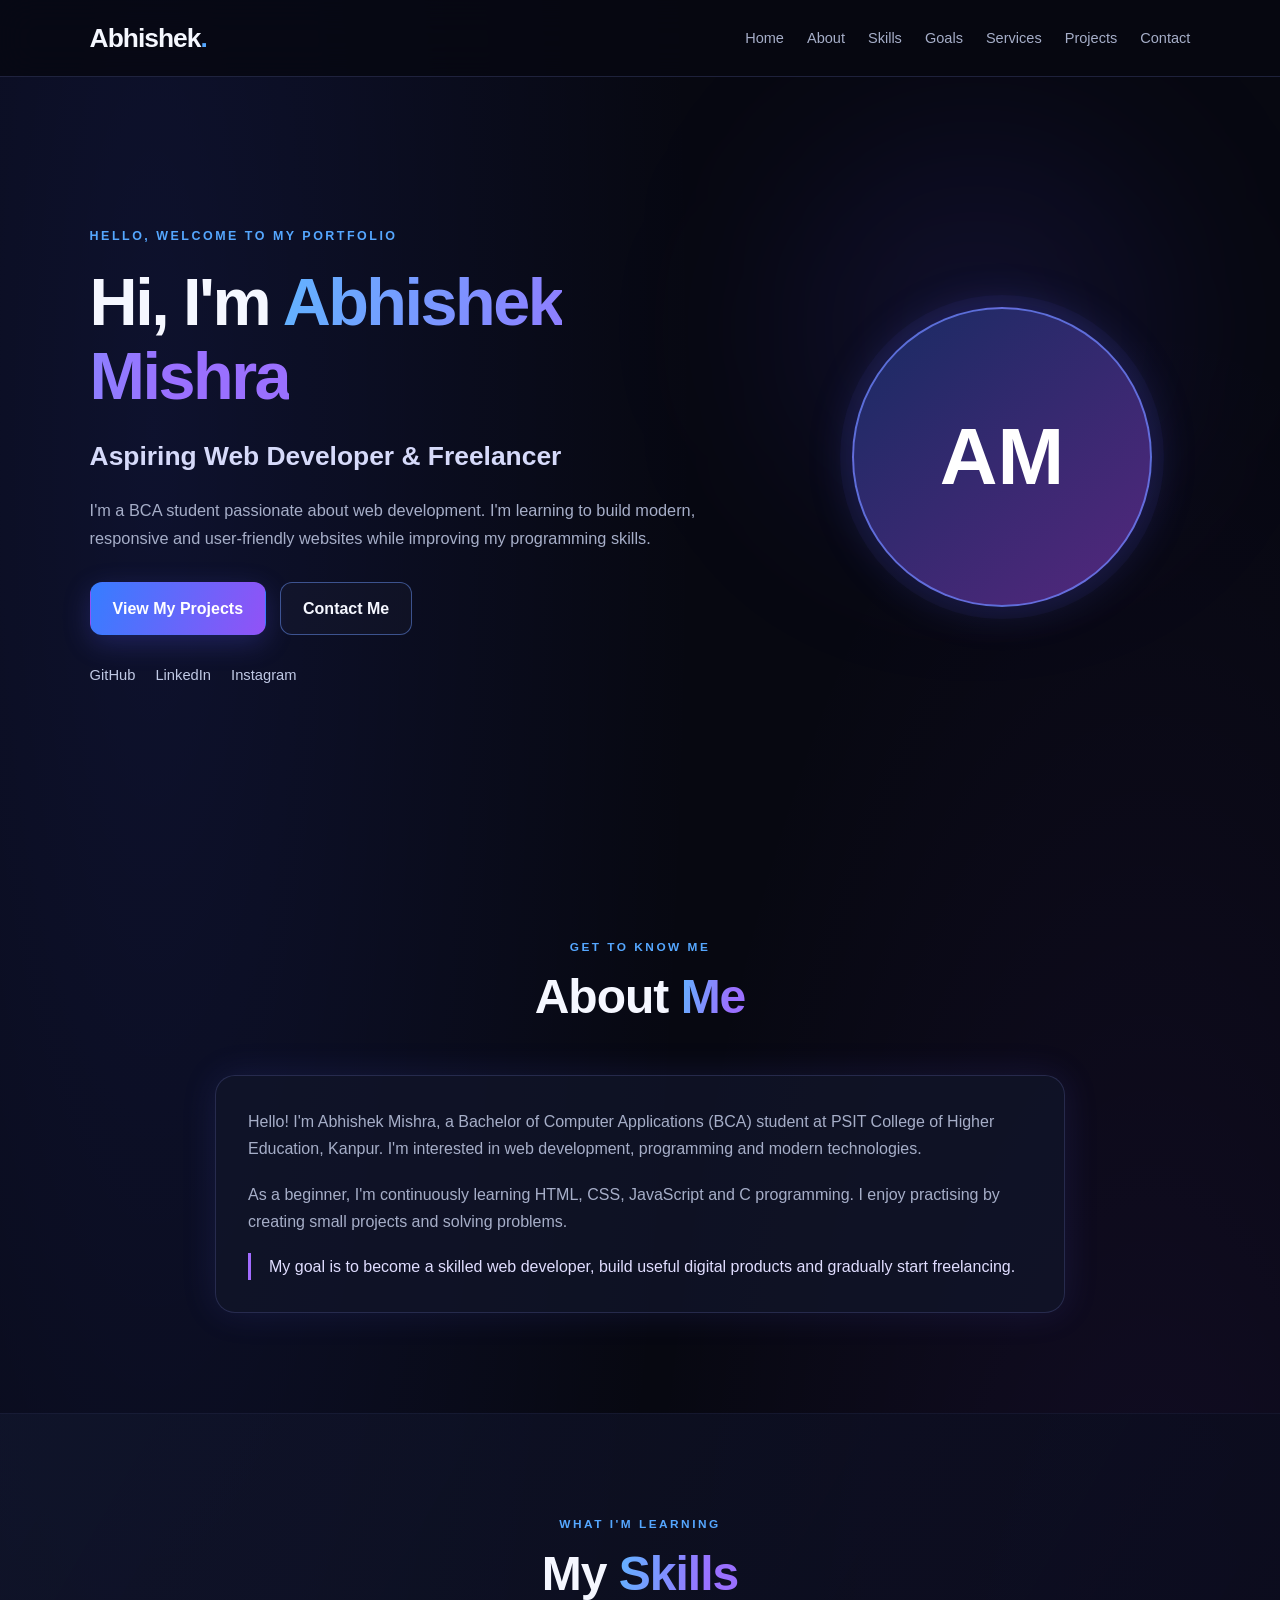
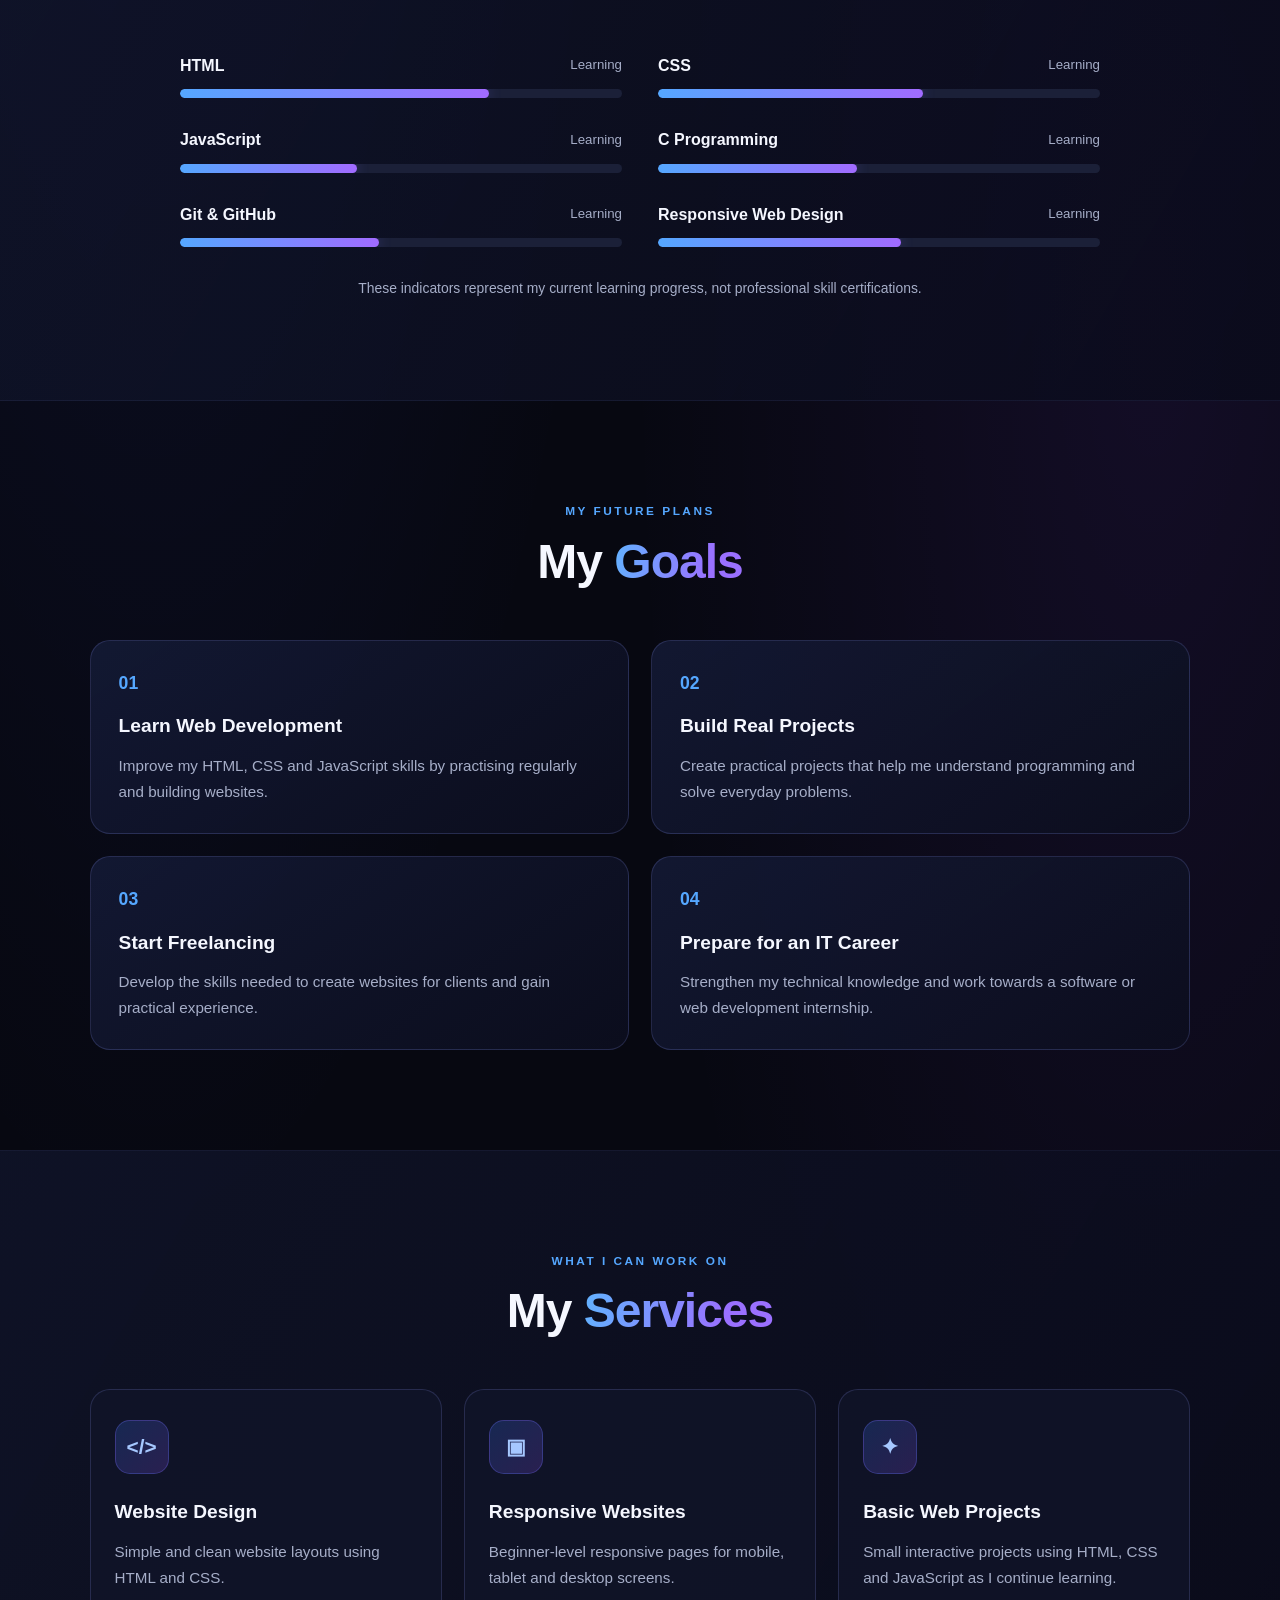
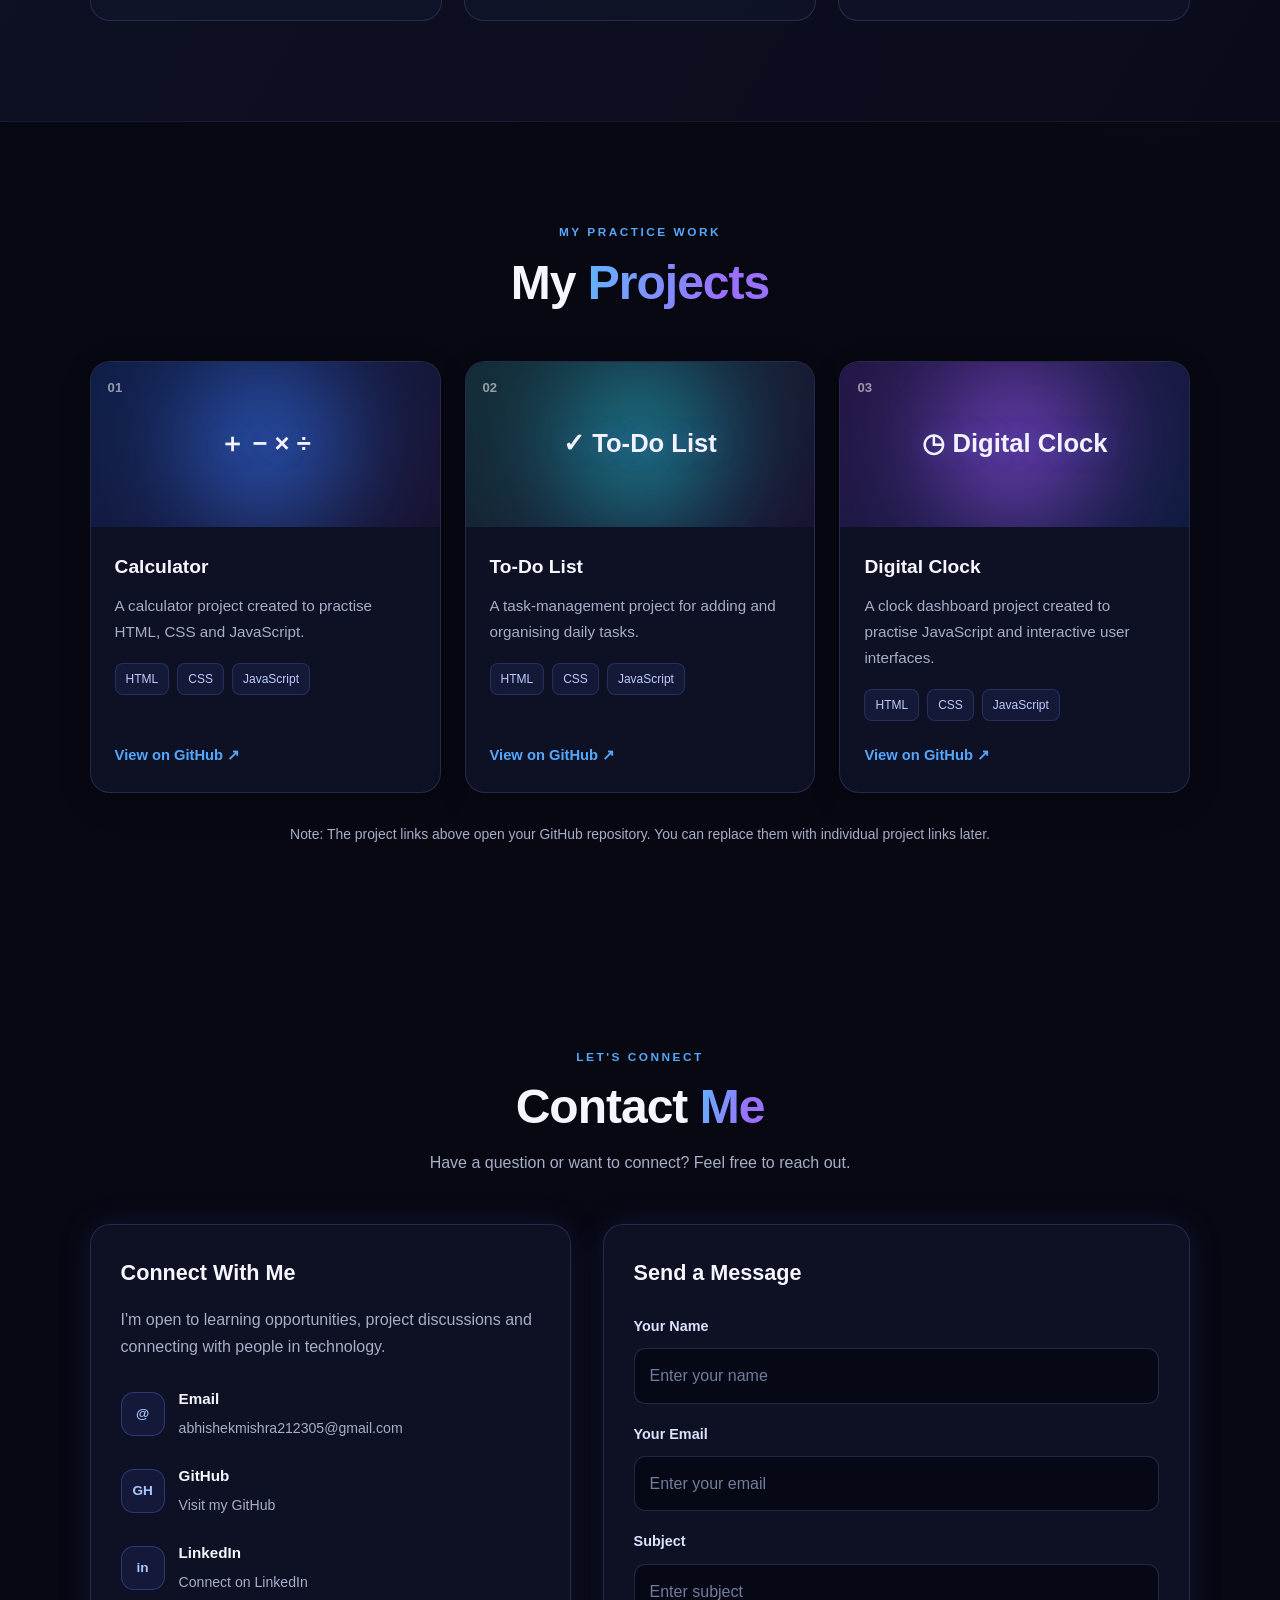
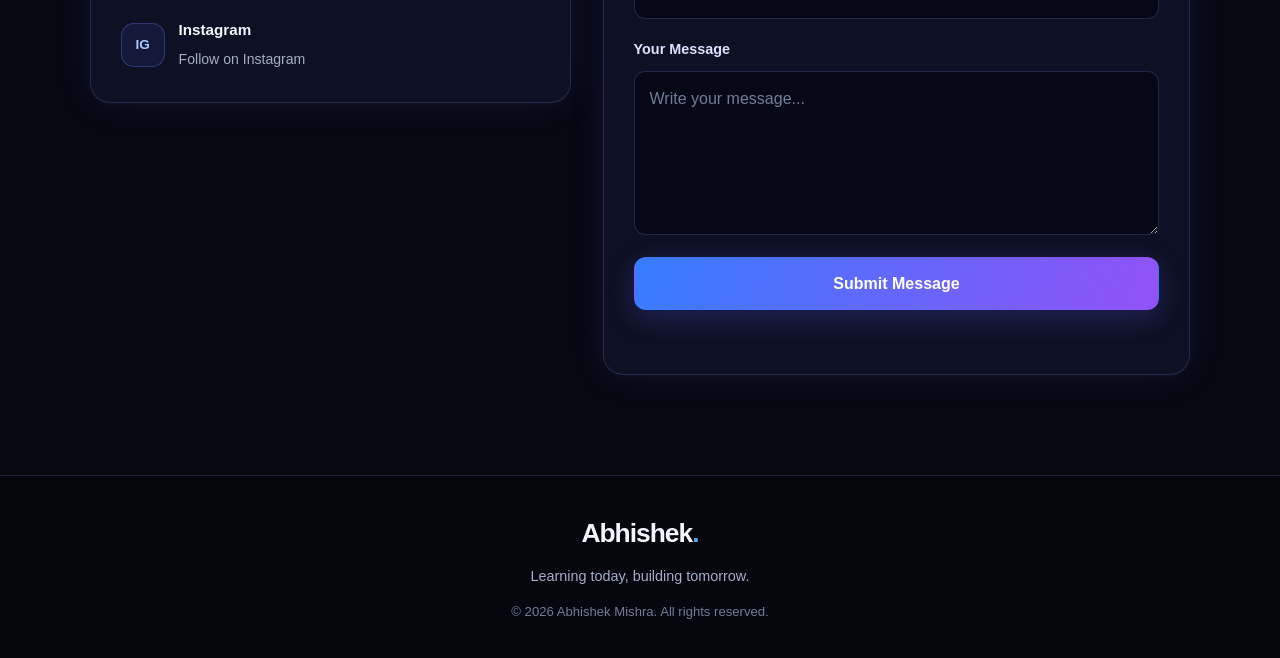
==== commit 366fe58a: "Add glowing scroll-to-top button" ====
--- a/index.html
+++ b/index.html
@@ -39,6 +39,7 @@
 
                     <h1>Hi, I'm <span>Abhishek Mishra</span></h1>
 
+
                     <h2>Aspiring Web Developer & Freelancer</h2>
 
                     <p class="home-description">
@@ -442,6 +443,8 @@
                     <h3>Send a Message</h3>
 
                     <form id="contactForm">
+                        <input type="hidden" name="access_key" value="79aa37e2-d750-4ce3-aba8-8d17ae45a11f">
+
                         <label for="name">Your Name</label>
                         <input
                             type="text"
@@ -510,16 +513,45 @@
         document.getElementById("currentYear").textContent =
             new Date().getFullYear();
 
-        // Demo form: this does not send an email
-        document.getElementById("contactForm").addEventListener("submit", function(event) {
-            event.preventDefault();
-
-            document.getElementById("formStatus").textContent =
-                "Your form is working, but message delivery needs a form service or backend.";
-
-            this.reset();
+        
+document.getElementById("contactForm").addEventListener("submit", async function(event) {
+    event.preventDefault();
+
+    const form = this;
+    const status = document.getElementById("formStatus");
+    const button = form.querySelector('button[type="submit"]');
+
+    status.textContent = "Sending message...";
+    button.disabled = true;
+
+    try {
+        const response = await fetch("https://api.web3forms.com/submit", {
+            method: "POST",
+            body: new FormData(form)
         });
+
+        const result = await response.json();
+
+        if (response.ok && result.success) {
+            status.textContent = "Message sent successfully!";
+            form.reset();
+        } else {
+            status.textContent = result.message || "Message could not be sent.";
+        }
+    } catch (error) {
+        status.textContent = "Network error. Please try again.";
+    } finally {
+        button.disabled = false;
+    }
+});
+
     </script>
+
+
+<button id="scrollTopBtn" aria-label="Scroll to top" title="Go to top">
+    ↑
+</button>
+
 
 </body>
 </html>
--- a/style.css
+++ b/style.css
@@ -1,7 +1,21 @@
 
-/* =========================
-   1. Global Styles
-========================= */
+/* =========================================
+   ABHISHEK MISHRA — DEVELOPER PORTFOLIO
+   Dark theme + blue/purple glow
+   ========================================= */
+
+:root {
+    --bg: #070811;
+    --bg-soft: #0d1020;
+    --card: rgba(17, 21, 42, 0.78);
+    --text: #f5f7ff;
+    --muted: #a6aec8;
+    --blue: #55a7ff;
+    --purple: #a16bff;
+    --border: rgba(143, 156, 255, 0.18);
+    --glow: 0 0 35px rgba(94, 104, 255, 0.13);
+    --radius: 20px;
+}
 
 * {
     margin: 0;
@@ -9,28 +23,26 @@
     box-sizing: border-box;
 }
 
-:root {
-    --primary: #6c63ff;
-    --primary-dark: #554be8;
-    --heading: #17172b;
-    --text: #55566a;
-    --background: #ffffff;
-    --alternate: #f6f7ff;
-    --border: #e4e5f0;
-    --card: #ffffff;
-    --shadow: 0 10px 35px rgba(29, 32, 80, 0.08);
-}
-
 html {
     scroll-behavior: smooth;
-    scroll-padding-top: 85px;
+    scroll-padding-top: 90px;
 }
 
 body {
-    font-family: Arial, Helvetica, sans-serif;
-    background: var(--background);
+    min-height: 100vh;
+    font-family: "Segoe UI", Arial, sans-serif;
+    background:
+        radial-gradient(ellipse at 12% 8%, rgba(64, 88, 255, 0.12), transparent 34%),
+        radial-gradient(ellipse at 90% 35%, rgba(145, 65, 255, 0.09), transparent 32%),
+        var(--bg);
     color: var(--text);
     line-height: 1.7;
+    overflow-x: hidden;
+}
+
+::selection {
+    color: white;
+    background: #7055e8;
 }
 
 a {
@@ -44,155 +56,105 @@
     font: inherit;
 }
 
+button,
+a {
+    -webkit-tap-highlight-color: transparent;
+}
+
 img {
+    display: block;
     max-width: 100%;
-    display: block;
 }
 
 .section {
-    padding: 85px 8%;
+    position: relative;
+    width: 100%;
+    padding: 100px max(7%, calc((100% - 1180px) / 2));
 }
 
 .alternate-section {
-    background: var(--alternate);
-}
-
-/* =========================
-   2. Navigation
-========================= */
+    background: linear-gradient(
+        120deg,
+        rgba(17, 22, 45, 0.72),
+        rgba(10, 11, 27, 0.82)
+    );
+    border-top: 1px solid rgba(143, 156, 255, 0.07);
+    border-bottom: 1px solid rgba(143, 156, 255, 0.07);
+}
+
+/* NAVIGATION */
 
 .header {
     position: sticky;
     top: 0;
     z-index: 1000;
-    background: rgba(255, 255, 255, 0.97);
+    background: rgba(7, 8, 17, 0.83);
     border-bottom: 1px solid var(--border);
-    box-shadow: 0 3px 15px rgba(0, 0, 0, 0.03);
+    backdrop-filter: blur(18px);
+    -webkit-backdrop-filter: blur(18px);
 }
 
 .navbar {
-    max-width: 1250px;
+    max-width: 1440px;
     min-height: 76px;
     margin: auto;
-    padding: 15px 30px;
+    padding: 15px 7%;
     display: flex;
     align-items: center;
     justify-content: space-between;
-    gap: 25px;
+    gap: 24px;
 }
 
 .logo,
 .footer-logo {
-    font-size: 27px;
+    font-size: 1.65rem;
     font-weight: 800;
-    color: var(--heading);
+    letter-spacing: -1px;
     white-space: nowrap;
 }
 
 .logo span,
 .footer-logo span {
-    color: var(--primary);
+    color: var(--blue);
 }
 
 .nav-links {
     display: flex;
     align-items: center;
-    justify-content: center;
-    gap: 22px;
+    justify-content: flex-end;
     flex-wrap: wrap;
+    gap: 23px;
 }
 
 .nav-links a {
-    color: var(--heading);
-    font-size: 14px;
-    font-weight: 600;
-    transition: color 0.3s ease;
-}
-
-.nav-links a:hover {
-    color: var(--primary);
-}
-
-/* =========================
-   3. Home Section
-========================= */
-
-.home-section {
-    min-height: 610px;
-    display: flex;
-    align-items: center;
-    background:
-        radial-gradient(circle at 90% 15%, #e8e6ff 0, transparent 28%),
-        linear-gradient(135deg, #ffffff, #f8f8ff);
-}
-
-.home-content {
-    width: 100%;
-    max-width: 1150px;
-    margin: auto;
-    display: flex;
-    align-items: center;
-    justify-content: space-between;
-    gap: 65px;
-}
-
-.home-text {
-    flex: 1;
-}
-
-.intro-text,
-.section-subtitle {
-    color: var(--primary);
-    font-size: 13px;
-    font-weight: 800;
-    letter-spacing: 2px;
-    margin-bottom: 12px;
-}
-
-.home-text h1 {
-    color: var(--heading);
-    font-size: clamp(34px, 4.5vw, 55px);
-    line-height: 1.2;
-    margin-bottom: 15px;
-}
-
-.home-text h1 span,
-.section-heading h2 span {
-    color: var(--primary);
-}
-
-.home-text h2 {
-    color: var(--heading);
-    font-size: clamp(20px, 2.4vw, 28px);
-    margin-bottom: 18px;
-}
-
-.home-description {
-    max-width: 620px;
-    font-size: 16px;
-    margin-bottom: 27px;
-}
-
-.home-buttons {
-    display: flex;
-    flex-wrap: wrap;
-    gap: 14px;
-    margin-bottom: 25px;
-}
+    color: var(--muted);
+    font-size: 0.91rem;
+    transition: color 0.25s ease;
+}
+
+.nav-links a:hover,
+.nav-links a:focus-visible {
+    color: var(--blue);
+}
+
+/* BUTTONS */
 
 .btn {
     display: inline-flex;
     align-items: center;
     justify-content: center;
-    min-height: 46px;
-    padding: 11px 23px;
-    border: 2px solid var(--primary);
-    border-radius: 8px;
-    font-size: 14px;
+    min-height: 48px;
+    padding: 12px 22px;
+    border: 1px solid transparent;
+    border-radius: 12px;
     font-weight: 700;
+    text-align: center;
     cursor: pointer;
-    transition: background 0.3s ease, color 0.3s ease,
-                transform 0.3s ease;
+    transition:
+        transform 0.25s ease,
+        box-shadow 0.25s ease,
+        background 0.25s ease,
+        border-color 0.25s ease;
 }
 
 .btn:hover {
@@ -200,582 +162,686 @@
 }
 
 .btn-primary {
-    color: #ffffff;
-    background: var(--primary);
+    color: #fff;
+    background: linear-gradient(110deg, #367dff, #9252f6);
+    box-shadow: 0 8px 28px rgba(91, 90, 255, 0.24);
 }
 
 .btn-primary:hover {
-    background: var(--primary-dark);
-    border-color: var(--primary-dark);
+    box-shadow: 0 10px 34px rgba(91, 90, 255, 0.4);
 }
 
 .btn-outline {
-    color: var(--primary);
-    background: transparent;
+    color: var(--text);
+    background: rgba(255, 255, 255, 0.025);
+    border-color: rgba(110, 154, 255, 0.48);
 }
 
 .btn-outline:hover {
-    background: var(--primary);
-    color: #ffffff;
+    background: rgba(92, 115, 255, 0.12);
+    border-color: var(--purple);
+}
+
+/* HOME / HERO */
+
+.home-section {
+    min-height: 660px;
+    min-height: min(760px, calc(100svh - 76px));
+    display: flex;
+    align-items: center;
+    overflow: hidden;
+}
+
+.home-section::before {
+    content: "";
+    position: absolute;
+    width: 350px;
+    height: 350px;
+    right: 10%;
+    top: 10%;
+    border-radius: 50%;
+    background: rgba(90, 75, 255, 0.12);
+    filter: blur(100px);
+    pointer-events: none;
+}
+
+.home-content {
+    position: relative;
+    z-index: 1;
+    width: 100%;
+    display: grid;
+    grid-template-columns: minmax(0, 1.4fr) minmax(240px, 0.8fr);
+    align-items: center;
+    gap: 65px;
+}
+
+.home-text {
+    animation: riseIn 0.8s ease both;
+}
+
+.intro-text,
+.section-subtitle {
+    color: var(--blue);
+    font-size: 0.78rem;
+    font-weight: 800;
+    letter-spacing: 2.5px;
+    text-transform: uppercase;
+}
+
+.intro-text {
+    margin-bottom: 18px;
+}
+
+.home-text h1 {
+    max-width: 750px;
+    font-size: clamp(2.5rem, 5.2vw, 4.7rem);
+    font-weight: 850;
+    line-height: 1.12;
+    letter-spacing: -2.5px;
+}
+
+.home-text h1 span,
+.section-heading h2 span {
+    color: transparent;
+    background: linear-gradient(100deg, #62b3ff, #9a70ff 75%);
+    -webkit-background-clip: text;
+    background-clip: text;
+}
+
+.home-text h2 {
+    margin-top: 20px;
+    color: #d6dafa;
+    font-size: clamp(1.15rem, 2.4vw, 1.65rem);
+    font-weight: 600;
+}
+
+.home-description {
+    max-width: 620px;
+    margin-top: 18px;
+    color: var(--muted);
+    font-size: 1.02rem;
+}
+
+.home-buttons {
+    display: flex;
+    flex-wrap: wrap;
+    gap: 14px;
+    margin-top: 30px;
+}
+
+.social-links {
+    display: flex;
+    flex-wrap: wrap;
+    gap: 20px;
 }
 
 .home-social {
-    display: flex;
-    flex-wrap: wrap;
-    gap: 18px;
+    margin-top: 28px;
 }
 
 .social-links a {
-    color: var(--heading);
-    font-size: 14px;
-    font-weight: 700;
-    transition: color 0.3s ease;
+    color: #c0c9e5;
+    font-size: 0.92rem;
+    transition: color 0.25s ease;
 }
 
 .social-links a:hover {
-    color: var(--primary);
+    color: var(--blue);
 }
 
 .home-image {
-    flex: 0 0 300px;
     display: flex;
     justify-content: center;
     align-items: center;
+    animation: riseIn 0.9s 0.15s ease both;
 }
 
 .profile-img,
 .profile-placeholder {
-    width: 280px;
-    height: 280px;
-    border: 7px solid #ffffff;
+    width: min(300px, 100%);
+    aspect-ratio: 1;
     border-radius: 50%;
+    border: 2px solid rgba(111, 133, 255, 0.75);
+    box-shadow:
+        0 0 0 12px rgba(92, 91, 255, 0.055),
+        0 0 45px rgba(91, 102, 255, 0.24);
+}
+
+.profile-img {
     object-fit: cover;
     object-position: center;
-    box-shadow: 0 15px 45px rgba(108, 99, 255, 0.22);
 }
 
 .profile-placeholder {
+    display: flex;
     align-items: center;
     justify-content: center;
-    background: var(--primary);
-    color: #ffffff;
-    font-size: 65px;
+    color: white;
+    font-size: 5rem;
     font-weight: 800;
-}
-
-/* =========================
-   4. Section Headings
-========================= */
+    background: linear-gradient(140deg, #182b63, #54277d);
+}
+
+/* SECTION HEADINGS */
 
 .section-heading {
+    max-width: 760px;
+    margin: 0 auto 48px;
     text-align: center;
-    margin-bottom: 45px;
+}
+
+.section-subtitle {
+    margin-bottom: 10px;
+    font-size: 0.74rem;
 }
 
 .section-heading h2 {
-    color: var(--heading);
-    font-size: clamp(30px, 4vw, 40px);
-    line-height: 1.3;
-    margin-bottom: 12px;
+    font-size: clamp(2rem, 4vw, 3rem);
+    line-height: 1.25;
+    letter-spacing: -1px;
 }
 
 .section-description {
-    max-width: 650px;
-    margin: 10px auto 0;
-    font-size: 15px;
-}
-
-/* =========================
-   5. About Section
-========================= */
+    margin-top: 12px;
+    color: var(--muted);
+}
+
+/* ABOUT */
 
 .about-content {
-    max-width: 900px;
+    max-width: 850px;
     margin: auto;
-    padding: 35px;
+    padding: 32px;
+    border: 1px solid var(--border);
+    border-radius: var(--radius);
     background: var(--card);
-    border: 1px solid var(--border);
-    border-radius: 15px;
-    box-shadow: var(--shadow);
+    box-shadow: var(--glow);
 }
 
 .about-content p {
     margin-bottom: 18px;
-    font-size: 16px;
+    color: var(--muted);
 }
 
 .about-content p:last-child {
     margin-bottom: 0;
 }
 
-.about-highlight {
-    padding: 17px 20px;
-    background: #f0efff;
-    border-left: 4px solid var(--primary);
-    border-radius: 6px;
-    color: var(--heading);
-    font-weight: 600;
-}
-
-/* =========================
-   6. Skills Section
-========================= */
+.about-content .about-highlight {
+    padding-left: 18px;
+    color: #e0ddff;
+    border-left: 3px solid var(--purple);
+}
+
+/* SKILLS */
 
 .skills-container {
-    max-width: 850px;
+    max-width: 920px;
     margin: auto;
     display: grid;
     grid-template-columns: repeat(2, minmax(0, 1fr));
-    gap: 30px 45px;
-}
-
-.skill {
-    width: 100%;
+    gap: 28px 36px;
 }
 
 .skill-info {
     display: flex;
+    justify-content: space-between;
     align-items: center;
-    justify-content: space-between;
     gap: 12px;
     margin-bottom: 10px;
-    color: var(--heading);
-    font-weight: 700;
+}
+
+.skill-info span:first-child {
+    font-weight: 650;
 }
 
 .skill-info span:last-child {
-    color: var(--primary);
-    font-size: 12px;
+    color: var(--muted);
+    font-size: 0.83rem;
 }
 
 .skill-progress {
-    height: 10px;
+    height: 9px;
     overflow: hidden;
-    border-radius: 20px;
-    background: #e3e3f2;
+    border-radius: 30px;
+    background: #1b2038;
 }
 
 .progress {
     height: 100%;
-    border-radius: 20px;
-    background: linear-gradient(90deg, var(--primary), #a39cff);
-}
-
-.html-progress {
-    width: 70%;
-}
-
-.css-progress {
-    width: 60%;
-}
-
-.js-progress {
-    width: 35%;
-}
-
-.c-progress {
-    width: 35%;
-}
-
-.git-progress {
-    width: 40%;
-}
-
-.responsive-progress {
-    width: 45%;
-}
-
-.skills-note {
-    margin-top: 30px;
+    border-radius: inherit;
+    background: linear-gradient(90deg, var(--blue), var(--purple));
+    box-shadow: 0 0 14px rgba(116, 111, 255, 0.3);
+    animation: progressIn 1.2s ease both;
+}
+
+.html-progress { width: 70%; }
+.css-progress { width: 60%; }
+.js-progress { width: 40%; }
+.c-progress { width: 45%; }
+.git-progress { width: 45%; }
+.responsive-progress { width: 55%; }
+
+.skills-note,
+.project-note {
+    max-width: 850px;
+    margin: 30px auto 0;
+    color: var(--muted);
+    font-size: 0.87rem;
     text-align: center;
-    font-size: 13px;
-}
-
-/* =========================
-   7. Goals Section
-========================= */
+}
+
+/* GOALS */
 
 .goals-content {
-    max-width: 1050px;
-    margin: auto;
     display: grid;
     grid-template-columns: repeat(2, minmax(0, 1fr));
-    gap: 25px;
+    gap: 22px;
 }
 
 .goal-card {
+    position: relative;
     padding: 28px;
-    background: var(--card);
+    overflow: hidden;
     border: 1px solid var(--border);
-    border-radius: 13px;
-    box-shadow: var(--shadow);
-    transition: transform 0.3s ease, border-color 0.3s ease;
+    border-radius: var(--radius);
+    background: linear-gradient(145deg, rgba(20, 26, 53, 0.9), rgba(12, 14, 30, 0.92));
+    transition: transform 0.3s ease, border-color 0.3s ease, box-shadow 0.3s ease;
 }
 
 .goal-card:hover {
-    transform: translateY(-5px);
-    border-color: var(--primary);
+    transform: translateY(-6px);
+    border-color: rgba(117, 111, 255, 0.55);
+    box-shadow: var(--glow);
 }
 
 .goal-number {
-    color: var(--primary);
-    font-size: 15px;
+    margin-bottom: 12px;
+    color: var(--blue);
+    font-size: 1.1rem;
     font-weight: 800;
+}
+
+.goal-card h3,
+.service-card h3,
+.project-info h3 {
     margin-bottom: 10px;
-}
-
-.goal-card h3 {
-    color: var(--heading);
-    font-size: 20px;
-    margin-bottom: 10px;
-}
-
-.goal-card p {
-    font-size: 15px;
-}
-
-/* =========================
-   8. Services Section
-========================= */
+    font-size: 1.2rem;
+}
+
+.goal-card p,
+.service-card p,
+.project-info p {
+    color: var(--muted);
+    font-size: 0.95rem;
+}
+
+/* SERVICES */
 
 .services-container {
-    max-width: 1100px;
-    margin: auto;
     display: grid;
     grid-template-columns: repeat(3, minmax(0, 1fr));
-    gap: 25px;
+    gap: 22px;
 }
 
 .service-card {
-    padding: 35px 25px;
-    text-align: center;
+    padding: 30px 24px;
+    border: 1px solid var(--border);
+    border-radius: var(--radius);
     background: var(--card);
-    border: 1px solid var(--border);
-    border-radius: 14px;
-    box-shadow: var(--shadow);
-    transition: transform 0.3s ease, border-color 0.3s ease;
+    transition: transform 0.3s ease, border-color 0.3s ease, box-shadow 0.3s ease;
 }
 
 .service-card:hover {
     transform: translateY(-7px);
-    border-color: var(--primary);
+    border-color: rgba(103, 137, 255, 0.6);
+    box-shadow: 0 12px 35px rgba(65, 83, 255, 0.13);
 }
 
 .service-icon {
-    width: 65px;
-    height: 65px;
-    margin: 0 auto 20px;
+    width: 54px;
+    height: 54px;
     display: flex;
     align-items: center;
     justify-content: center;
-    border-radius: 18px;
-    background: #eeedff;
-    color: var(--primary);
-    font-size: 26px;
+    margin-bottom: 22px;
+    border: 1px solid rgba(117, 111, 255, 0.3);
+    border-radius: 15px;
+    color: #a6c8ff;
+    background: linear-gradient(135deg, rgba(54, 125, 255, 0.2), rgba(146, 82, 246, 0.2));
+    font-size: 1.3rem;
     font-weight: 800;
 }
 
-.service-card h3 {
-    color: var(--heading);
-    font-size: 20px;
-    margin-bottom: 12px;
-}
-
-.service-card p {
-    font-size: 15px;
-}
-
-/* =========================
-   9. Projects Section
-========================= */
+/* PROJECTS */
 
 .projects-container {
-    max-width: 1100px;
-    margin: auto;
     display: grid;
     grid-template-columns: repeat(3, minmax(0, 1fr));
-    gap: 25px;
+    align-items: stretch;
+    gap: 24px;
 }
 
 .project-card {
+    min-width: 0;
     overflow: hidden;
+    border: 1px solid var(--border);
+    border-radius: var(--radius);
     background: var(--card);
-    border: 1px solid var(--border);
-    border-radius: 14px;
-    box-shadow: var(--shadow);
-    transition: transform 0.3s ease;
+    box-shadow: 0 10px 35px rgba(0, 0, 0, 0.12);
+    transition: transform 0.3s ease, border-color 0.3s ease, box-shadow 0.3s ease;
 }
 
 .project-card:hover {
-    transform: translateY(-6px);
+    transform: translateY(-8px);
+    border-color: rgba(126, 111, 255, 0.65);
+    box-shadow: 0 16px 42px rgba(76, 83, 255, 0.15);
 }
 
 .project-visual {
-    min-height: 175px;
-    padding: 20px;
-    display: flex;
-    flex-direction: column;
+    position: relative;
+    min-height: 165px;
+    display: flex;
     align-items: center;
     justify-content: center;
-    gap: 15px;
-    color: #ffffff;
-    background: linear-gradient(135deg, #6c63ff, #a69fff);
+    overflow: hidden;
+}
+
+.project-visual::before {
+    content: "";
+    position: absolute;
+    width: 170px;
+    height: 170px;
+    border-radius: 50%;
+    filter: blur(55px);
+    opacity: 0.6;
+    transition: transform 0.35s ease;
+}
+
+.project-card:hover .project-visual::before {
+    transform: scale(1.3);
+}
+
+.calculator-visual {
+    background: linear-gradient(135deg, #101f49, #191331);
+}
+
+.calculator-visual::before {
+    background: #397bff;
 }
 
 .todo-visual {
-    background: linear-gradient(135deg, #087f8c, #48b6bc);
+    background: linear-gradient(135deg, #142e38, #191331);
+}
+
+.todo-visual::before {
+    background: #21b7c9;
 }
 
 .clock-visual {
-    background: linear-gradient(135deg, #4b477d, #8a83c8);
+    background: linear-gradient(135deg, #251747, #101c40);
+}
+
+.clock-visual::before {
+    background: #a35aff;
 }
 
 .project-visual > span {
-    align-self: flex-start;
-    font-size: 12px;
+    position: absolute;
+    top: 15px;
+    left: 17px;
+    color: rgba(255, 255, 255, 0.55);
+    font-size: 0.82rem;
     font-weight: 700;
-    opacity: 0.9;
 }
 
 .project-symbol {
-    font-size: 25px;
+    position: relative;
+    z-index: 1;
+    color: #f3f3ff;
+    font-size: clamp(1.35rem, 2vw, 1.8rem);
     font-weight: 800;
-    text-align: center;
+    text-shadow: 0 0 25px rgba(110, 125, 255, 0.4);
 }
 
 .project-info {
-    padding: 25px;
-}
-
-.project-info h3 {
-    color: var(--heading);
-    font-size: 21px;
-    margin-bottom: 10px;
+    height: calc(100% - 165px);
+    display: flex;
+    flex-direction: column;
+    align-items: flex-start;
+    padding: 24px;
 }
 
 .project-info p {
-    font-size: 14px;
     margin-bottom: 18px;
 }
 
 .project-tags {
     display: flex;
     flex-wrap: wrap;
-    gap: 7px;
-    margin-bottom: 20px;
+    gap: 8px;
+    margin-bottom: 22px;
 }
 
 .project-tags span {
-    padding: 5px 9px;
-    border-radius: 5px;
-    background: #eeedff;
-    color: #5148cb;
-    font-size: 11px;
+    padding: 5px 10px;
+    border: 1px solid rgba(104, 139, 255, 0.2);
+    border-radius: 8px;
+    color: #bdccff;
+    background: rgba(81, 110, 255, 0.09);
+    font-size: 0.75rem;
+}
+
+.project-link {
+    margin-top: auto;
+    color: var(--blue);
     font-weight: 700;
-}
-
-.project-link {
-    color: var(--primary);
-    font-size: 14px;
-    font-weight: 800;
+    font-size: 0.92rem;
+    transition: color 0.25s ease;
 }
 
 .project-link:hover {
-    color: var(--primary-dark);
-    text-decoration: underline;
-}
-
-.project-note {
-    margin-top: 25px;
-    text-align: center;
-    font-size: 13px;
-}
-
-/* =========================
-   10. Contact Section
-========================= */
-
-.contact-section {
-    background: var(--alternate);
-}
-
-#contact .section-heading h2 {
-    color: var(--heading);
-}
-
-#contact .section-heading h2 span {
-    color: var(--primary);
-}
+    color: #c0a3ff;
+}
+
+/* CONTACT */
 
 .contact-container {
-    max-width: 1100px;
-    margin: auto;
     display: grid;
-    grid-template-columns: 0.9fr 1.1fr;
-    gap: 35px;
+    grid-template-columns: minmax(0, 0.9fr) minmax(0, 1.1fr);
+    gap: 32px;
     align-items: start;
 }
 
 .contact-info,
 .contact-form-box {
-    padding: 32px;
+    min-width: 0;
+    padding: 30px;
+    border: 1px solid var(--border);
+    border-radius: var(--radius);
     background: var(--card);
-    border: 1px solid var(--border);
-    border-radius: 14px;
-    box-shadow: var(--shadow);
+    box-shadow: var(--glow);
 }
 
 .contact-info h3,
 .contact-form-box h3 {
-    color: var(--heading);
-    font-size: 24px;
-    margin-bottom: 15px;
+    margin-bottom: 14px;
+    font-size: 1.35rem;
 }
 
 .contact-info > p {
-    margin-bottom: 25px;
-    font-size: 15px;
+    margin-bottom: 26px;
+    color: var(--muted);
 }
 
 .contact-item {
     display: flex;
     align-items: center;
-    gap: 15px;
+    gap: 14px;
     margin-top: 22px;
+    min-width: 0;
 }
 
 .contact-icon {
-    width: 45px;
-    height: 45px;
-    flex-shrink: 0;
+    flex: 0 0 44px;
+    width: 44px;
+    height: 44px;
     display: flex;
     align-items: center;
     justify-content: center;
-    border-radius: 12px;
-    background: #eeedff;
-    color: var(--primary);
-    font-size: 13px;
+    border: 1px solid rgba(113, 125, 255, 0.3);
+    border-radius: 13px;
+    color: #a9c8ff;
+    background: rgba(80, 100, 255, 0.1);
+    font-size: 0.85rem;
     font-weight: 800;
 }
 
+.contact-item > div {
+    min-width: 0;
+}
+
 .contact-item h4 {
-    color: var(--heading);
-    font-size: 15px;
-    margin-bottom: 3px;
+    margin-bottom: 2px;
+    font-size: 0.95rem;
 }
 
 .contact-item a {
-    color: var(--primary);
-    font-size: 13px;
+    color: var(--muted);
+    font-size: 0.88rem;
     overflow-wrap: anywhere;
+    transition: color 0.25s ease;
 }
 
 .contact-item a:hover {
-    text-decoration: underline;
+    color: var(--blue);
 }
 
 .contact-form-box form {
     display: flex;
     flex-direction: column;
+    gap: 10px;
 }
 
 .contact-form-box label {
-    color: var(--heading);
-    font-size: 14px;
-    font-weight: 700;
-    margin: 12px 0 7px;
+    margin-top: 8px;
+    color: #dce2ff;
+    font-size: 0.9rem;
+    font-weight: 600;
 }
 
 .contact-form-box input,
 .contact-form-box textarea {
     width: 100%;
-    padding: 12px 14px;
-    border: 1px solid #d9daea;
-    border-radius: 7px;
+    min-width: 0;
+    padding: 13px 15px;
+    border: 1px solid rgba(143, 156, 255, 0.2);
+    border-radius: 11px;
     outline: none;
-    background: #ffffff;
-    color: var(--heading);
-    font-size: 14px;
-    transition: border-color 0.3s ease, box-shadow 0.3s ease;
+    color: var(--text);
+    background: rgba(5, 7, 18, 0.75);
+    transition: border-color 0.25s ease, box-shadow 0.25s ease;
+}
+
+.contact-form-box input::placeholder,
+.contact-form-box textarea::placeholder {
+    color: #727c9c;
 }
 
 .contact-form-box input:focus,
 .contact-form-box textarea:focus {
-    border-color: var(--primary);
-    box-shadow: 0 0 0 3px rgba(108, 99, 255, 0.12);
+    border-color: var(--blue);
+    box-shadow: 0 0 0 3px rgba(85, 167, 255, 0.11);
 }
 
 .contact-form-box textarea {
+    min-height: 140px;
     resize: vertical;
-    min-height: 120px;
 }
 
 .contact-form-box button {
-    align-self: flex-start;
-    margin-top: 20px;
+    width: 100%;
+    margin-top: 12px;
+}
+
+.contact-form-box button:disabled {
+    opacity: 0.7;
+    cursor: wait;
+    transform: none;
 }
 
 .form-status {
-    margin-top: 15px;
-    color: var(--heading);
-    font-size: 13px;
+    min-height: 24px;
+    color: #9fc8ff;
+    font-size: 0.9rem;
     overflow-wrap: anywhere;
 }
 
-/* =========================
-   11. Footer
-========================= */
+/* FOOTER */
 
 .footer {
-    padding: 35px 20px;
+    padding: 35px 7%;
+    border-top: 1px solid var(--border);
+    background: rgba(5, 6, 14, 0.9);
     text-align: center;
-    background: #17172b;
-    color: #e7e7f2;
 }
 
 .footer-logo {
     display: inline-block;
-    color: #ffffff;
-    margin-bottom: 10px;
+    margin-bottom: 8px;
 }
 
 .footer p {
-    font-size: 14px;
-    margin-top: 5px;
-}
-
-.copyright {
-    margin-top: 15px !important;
-    color: #c1c1d2;
-    font-size: 12px !important;
-}
-
-/* =========================
-   12. Tablet Responsive
-========================= */
+    color: var(--muted);
+    font-size: 0.9rem;
+}
+
+.footer .copyright {
+    margin-top: 12px;
+    color: #737d9b;
+    font-size: 0.82rem;
+}
+
+/* ANIMATIONS */
+
+@keyframes riseIn {
+    from {
+        opacity: 0;
+        transform: translateY(22px);
+    }
+    to {
+        opacity: 1;
+        transform: translateY(0);
+    }
+}
+
+@keyframes progressIn {
+    from { width: 0; }
+}
+
+/* TABLET */
 
 @media (max-width: 1000px) {
+    .section {
+        padding: 80px 5%;
+    }
+
     .navbar {
-        flex-direction: column;
-        gap: 12px;
+        padding: 14px 5%;
+        flex-wrap: wrap;
     }
 
     .nav-links {
-        gap: 12px 20px;
+        gap: 13px 18px;
     }
 
     .home-content {
         gap: 35px;
     }
 
-    .home-image {
-        flex-basis: 240px;
-    }
-
     .profile-img,
     .profile-placeholder {
-        width: 230px;
-        height: 230px;
+        width: min(250px, 100%);
     }
 
     .services-container,
@@ -784,43 +850,38 @@
     }
 
     .contact-container {
-        grid-template-columns: 1fr 1fr;
         gap: 20px;
     }
-
-    .contact-info,
-    .contact-form-box {
-        padding: 24px;
-    }
-}
-
-/* =========================
-   13. Mobile Responsive
-========================= */
-
-@media (max-width: 700px) {
+}
+
+/* MOBILE */
+
+@media (max-width: 680px) {
     html {
         scroll-padding-top: 125px;
     }
 
+    .section {
+        padding: 65px 6%;
+    }
+
     .navbar {
-        padding: 12px 18px;
+        padding: 12px 6%;
+        gap: 12px;
     }
 
     .logo {
-        font-size: 25px;
+        font-size: 1.45rem;
     }
 
     .nav-links {
-        gap: 8px 15px;
+        width: 100%;
+        justify-content: flex-start;
+        gap: 8px 17px;
     }
 
     .nav-links a {
-        font-size: 12px;
-    }
-
-    .section {
-        padding: 60px 6%;
+        font-size: 0.82rem;
     }
 
     .home-section {
@@ -828,36 +889,55 @@
     }
 
     .home-content {
-        flex-direction: column-reverse;
-        text-align: center;
-        gap: 30px;
+        grid-template-columns: 1fr;
+        gap: 38px;
+    }
+
+    .home-text {
+        order: 1;
     }
 
     .home-image {
-        flex-basis: auto;
+        order: 0;
     }
 
     .profile-img,
     .profile-placeholder {
-        width: 190px;
-        height: 190px;
+        width: 175px;
+    }
+
+    .profile-placeholder {
+        font-size: 3.3rem;
     }
 
     .home-text h1 {
-        font-size: 35px;
-    }
-
-    .home-text h2 {
-        font-size: 21px;
-    }
-
-    .home-buttons,
+        font-size: clamp(2.35rem, 10vw, 3.3rem);
+        letter-spacing: -1.4px;
+    }
+
+    .home-description {
+        font-size: 0.96rem;
+    }
+
+    .home-buttons {
+        flex-direction: column;
+        align-items: stretch;
+    }
+
+    .home-buttons .btn {
+        width: 100%;
+    }
+
     .home-social {
-        justify-content: center;
+        gap: 16px;
+    }
+
+    .section-heading {
+        margin-bottom: 32px;
     }
 
     .about-content {
-        padding: 24px;
+        padding: 23px;
     }
 
     .skills-container,
@@ -872,52 +952,53 @@
         gap: 22px;
     }
 
-    .goal-card {
+    .goal-card,
+    .service-card {
         padding: 24px;
     }
 
-    .service-card {
-        padding: 28px 22px;
-    }
-
     .project-visual {
-        min-height: 150px;
+        min-height: 155px;
+    }
+
+    .project-info {
+        height: auto;
+        min-height: 220px;
+        padding: 22px;
     }
 
     .contact-info,
     .contact-form-box {
-        padding: 24px;
-    }
-
-    .contact-info h3,
-    .contact-form-box h3 {
-        font-size: 22px;
-    }
-}
-
-/* =========================
-   14. Small Mobile Screens
-========================= */
+        padding: 23px;
+    }
+
+    .contact-item {
+        align-items: flex-start;
+    }
+
+    .footer {
+        padding: 30px 6%;
+    }
+}
+
+/* SMALL PHONES */
 
 @media (max-width: 380px) {
     .section {
-        padding: 45px 5%;
+        padding-right: 5%;
+        padding-left: 5%;
+    }
+
+    .nav-links {
+        gap: 8px 12px;
+    }
+
+    .nav-links a {
+        font-size: 0.77rem;
     }
 
     .home-text h1 {
-        font-size: 30px;
-    }
-
-    .home-text h2 {
-        font-size: 18px;
-    }
-
-    .btn {
-        width: 100%;
-    }
-
-    .home-buttons {
-        flex-direction: column;
+        font-size: 2.25rem;
     }
 
     .contact-info,
@@ -925,3 +1006,129 @@
         padding: 18px;
     }
 }
+
+/* ACCESSIBILITY: REDUCE MOTION WHEN REQUESTED */
+
+@media (prefers-reduced-motion: reduce) {
+    *,
+    *::before,
+    *::after {
+        scroll-behavior: auto !important;
+        animation-duration: 0.01ms !important;
+        animation-iteration-count: 1 !important;
+        transition-duration: 0.01ms !important;
+    }
+}
+
+/* Smooth scrolling */
+html {
+    scroll-behavior: smooth;
+    scroll-padding-top: 90px;
+}
+
+/* Scroll reveal animation */
+.reveal {
+    opacity: 0;
+    transform: translateY(28px);
+    transition:
+        opacity 0.7s ease,
+        transform 0.7s ease;
+}
+
+.reveal.is-visible {
+    opacity: 1;
+    transform: translateY(0);
+}
+
+/* Premium card hover effect */
+.project-card,
+.service-card,
+.about-card {
+    transition:
+        transform 0.3s ease,
+        box-shadow 0.3s ease,
+        border-color 0.3s ease;
+}
+
+.project-card:hover,
+.service-card:hover,
+.about-card:hover {
+    transform: translateY(-6px);
+    box-shadow: 0 12px 35px rgba(75, 100, 255, 0.16);
+}
+
+/* Button hover effect */
+button,
+.btn,
+.button {
+    transition:
+        transform 0.25s ease,
+        box-shadow 0.25s ease;
+}
+
+button:hover,
+.btn:hover,
+.button:hover {
+    transform: translateY(-2px);
+}
+
+/* Respect reduced-motion preferences */
+@media (prefers-reduced-motion: reduce) {
+    html {
+        scroll-behavior: auto;
+    }
+
+    .reveal,
+    .project-card,
+    .service-card,
+    .about-card,
+    button,
+    .btn,
+    .button {
+        transition: none !important;
+        transform: none;
+    }
+}
+
+/* Glowing Scroll-to-Top Button */
+#scrollTopBtn {
+    position: fixed;
+    right: 24px;
+    bottom: 24px;
+    width: 48px;
+    height: 48px;
+    border: 1px solid rgba(139, 156, 255, 0.7);
+    border-radius: 14px;
+    background: linear-gradient(135deg, #3548d4, #783ed8);
+    color: #ffffff;
+    font-size: 27px;
+    font-weight: bold;
+    cursor: pointer;
+    box-shadow: 0 0 20px rgba(91, 91, 255, 0.35);
+    opacity: 0;
+    visibility: hidden;
+    transform: translateY(12px);
+    transition: opacity 0.3s ease, transform 0.3s ease,
+                box-shadow 0.3s ease, visibility 0.3s ease;
+    z-index: 9999;
+}
+
+#scrollTopBtn.show {
+    opacity: 1;
+    visibility: visible;
+    transform: translateY(0);
+}
+
+#scrollTopBtn:hover {
+    box-shadow: 0 0 28px rgba(139, 92, 246, 0.65);
+    transform: translateY(-4px);
+}
+
+@media (max-width: 600px) {
+    #scrollTopBtn {
+        right: 16px;
+        bottom: 16px;
+        width: 44px;
+        height: 44px;
+    }
+}
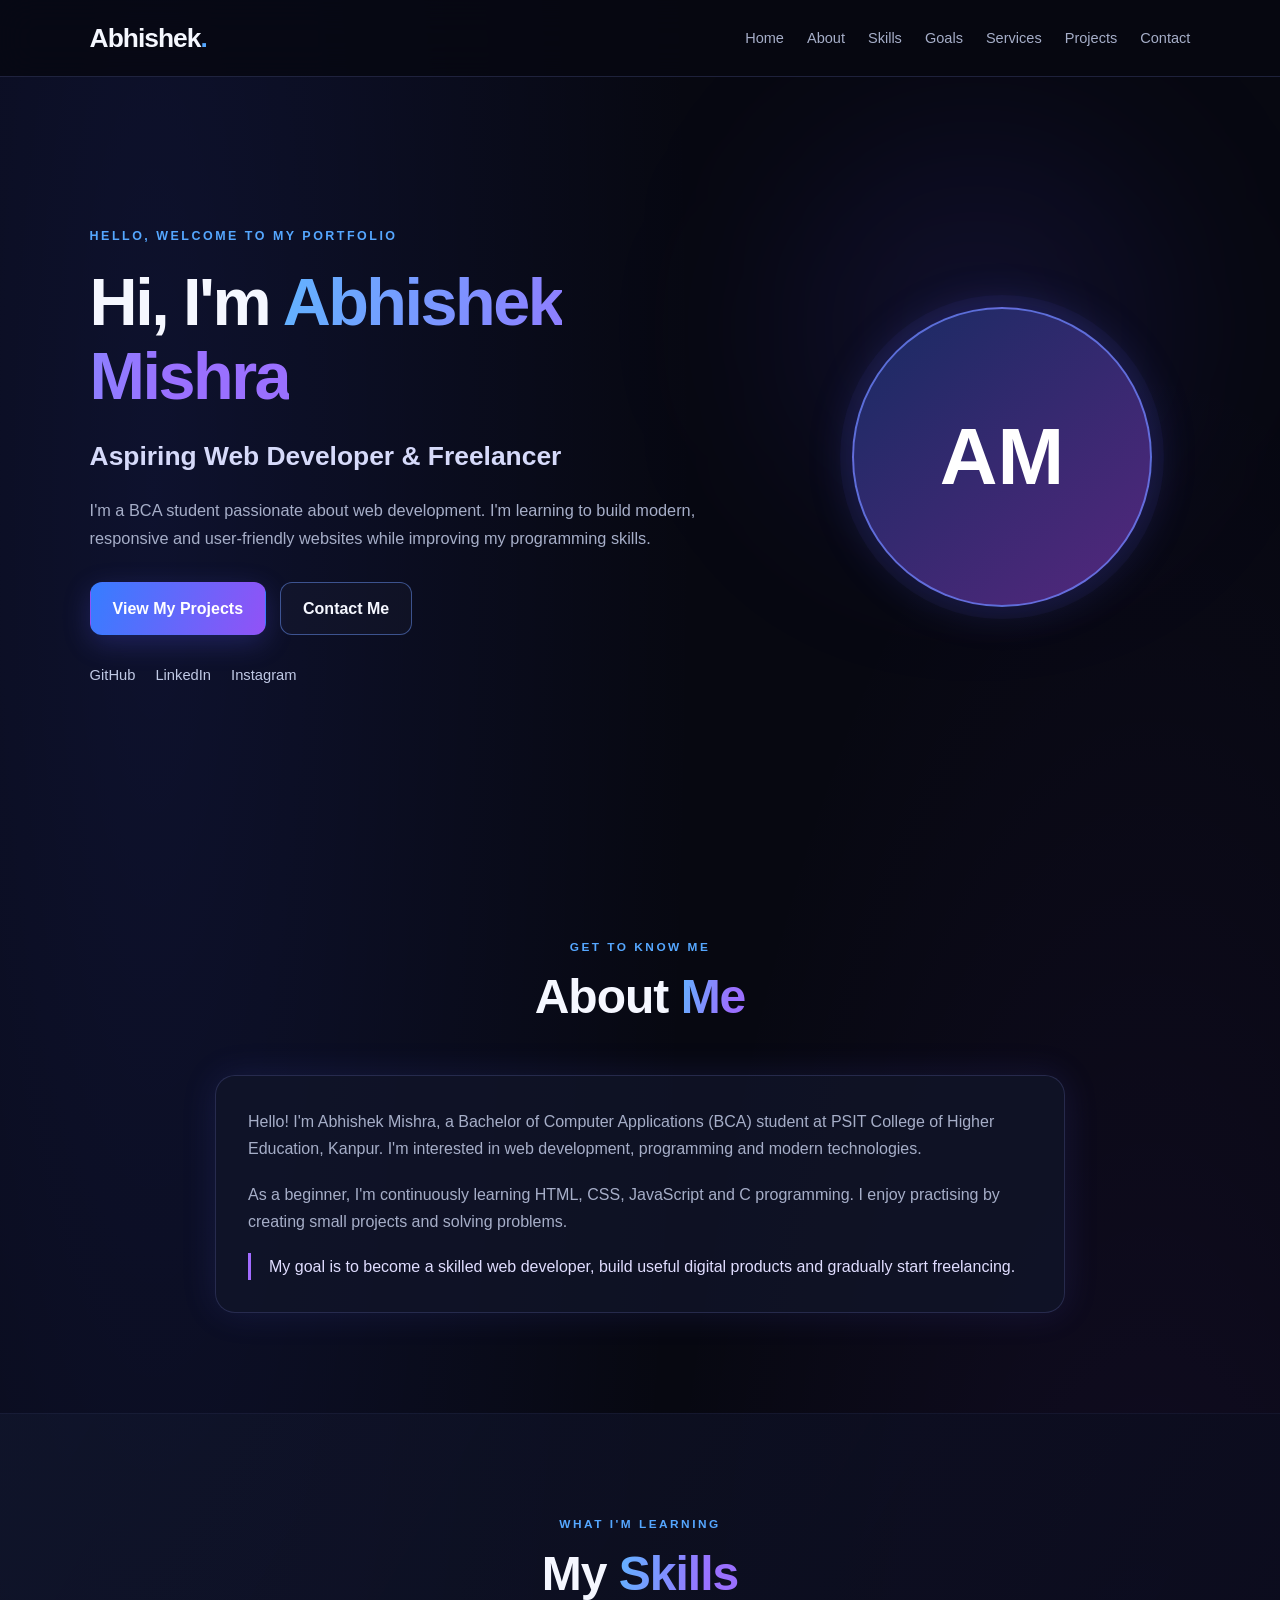
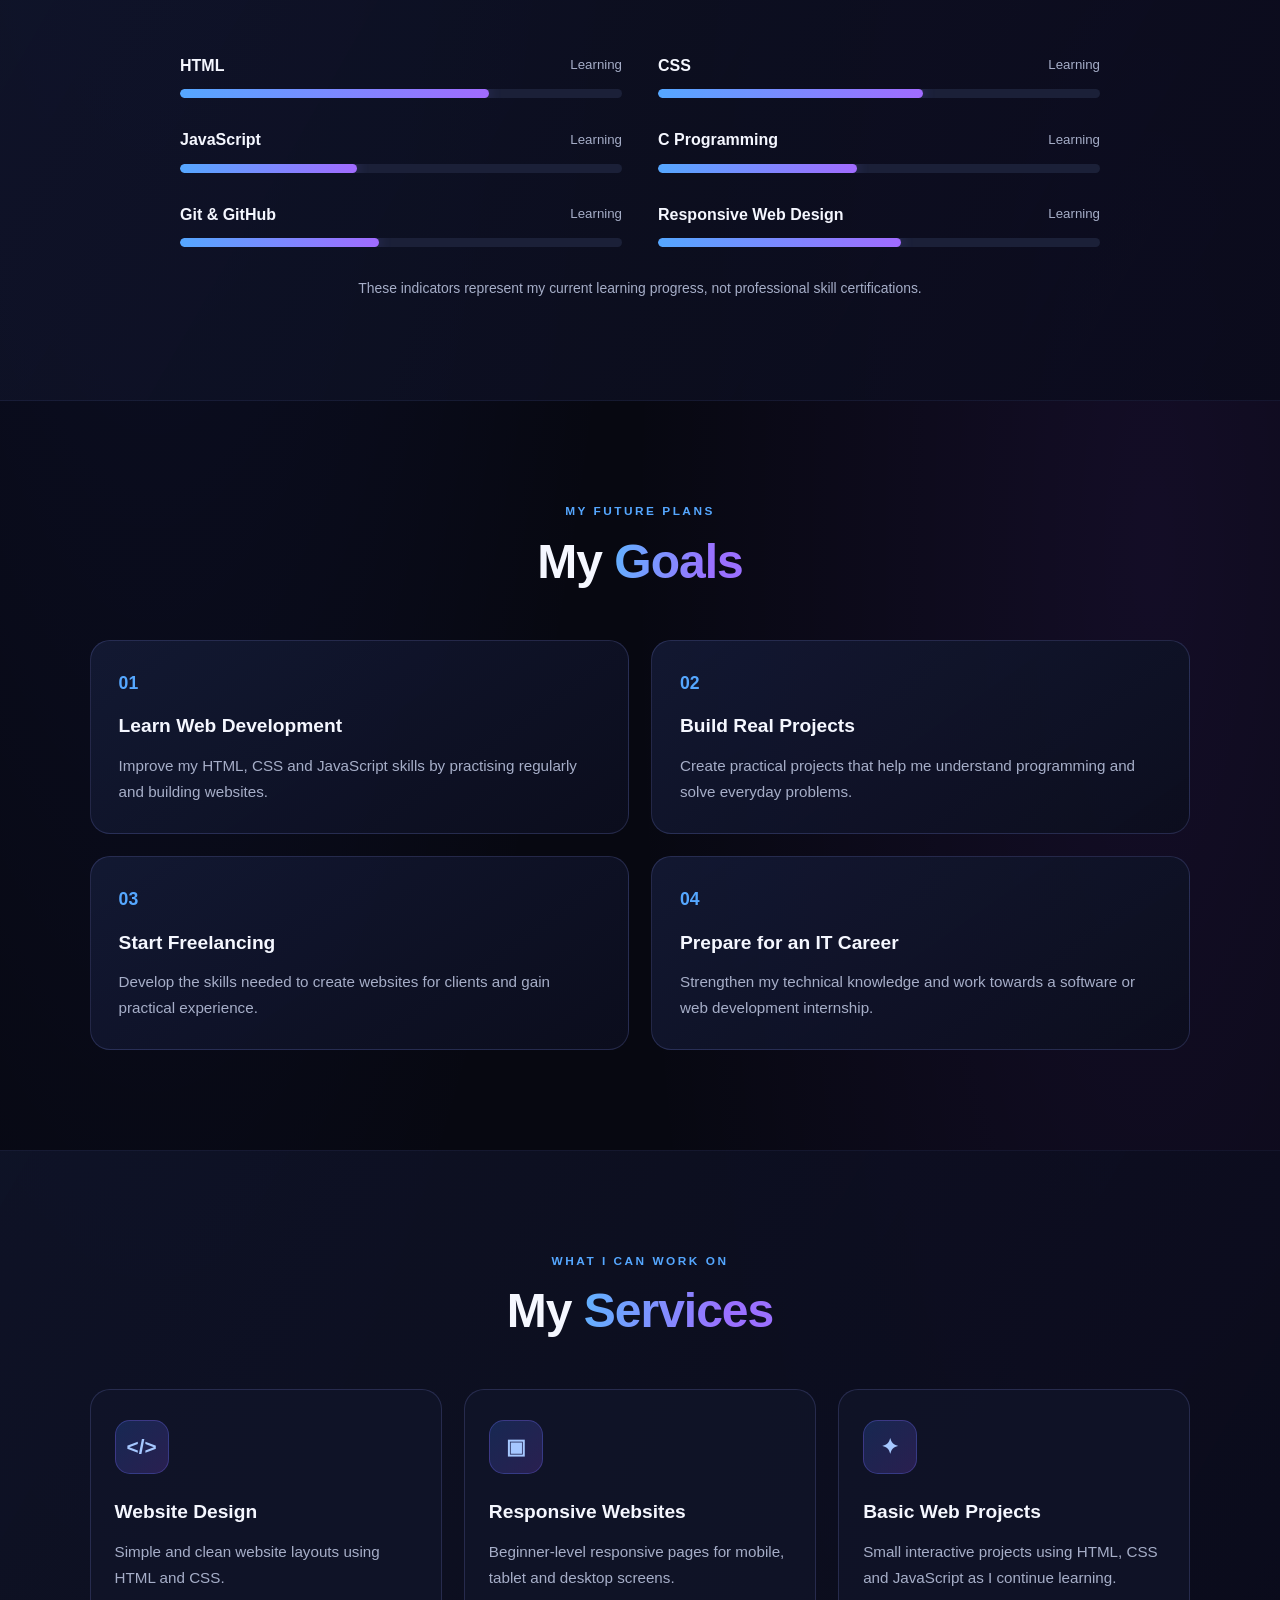
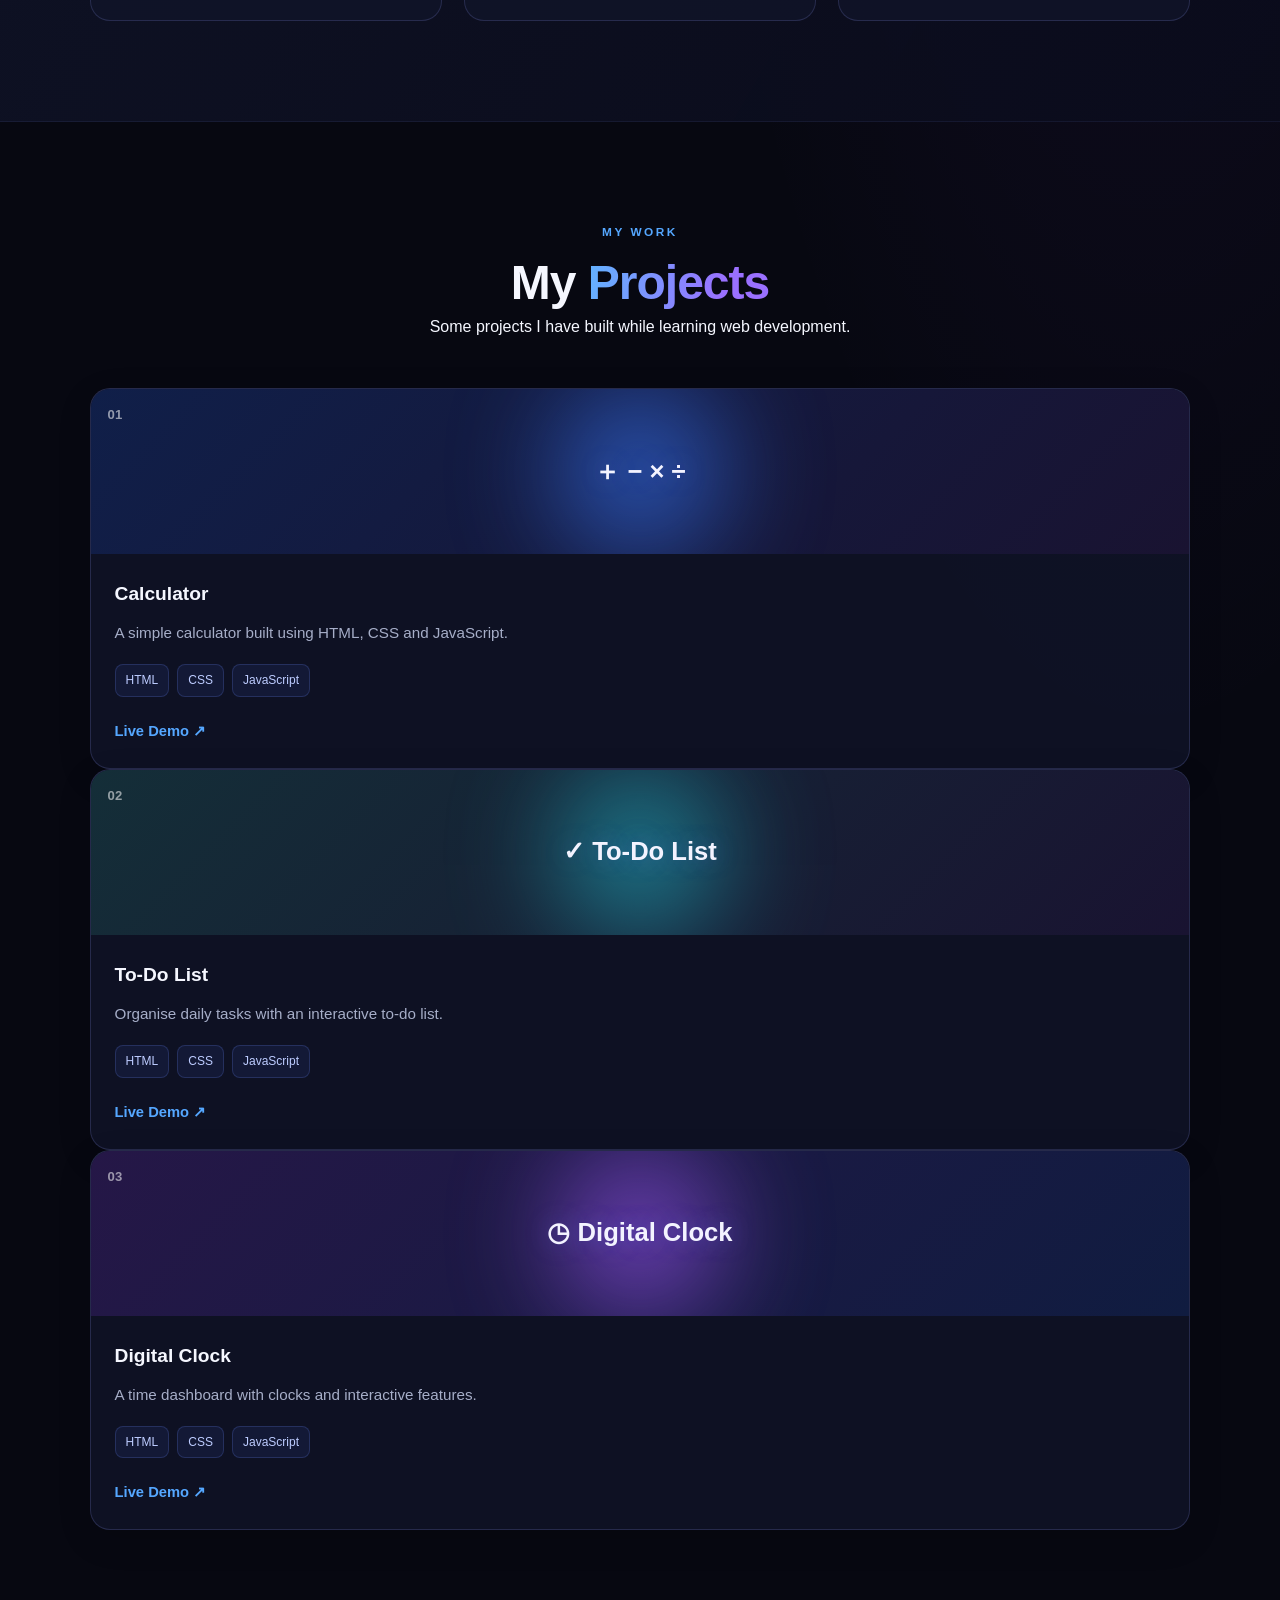
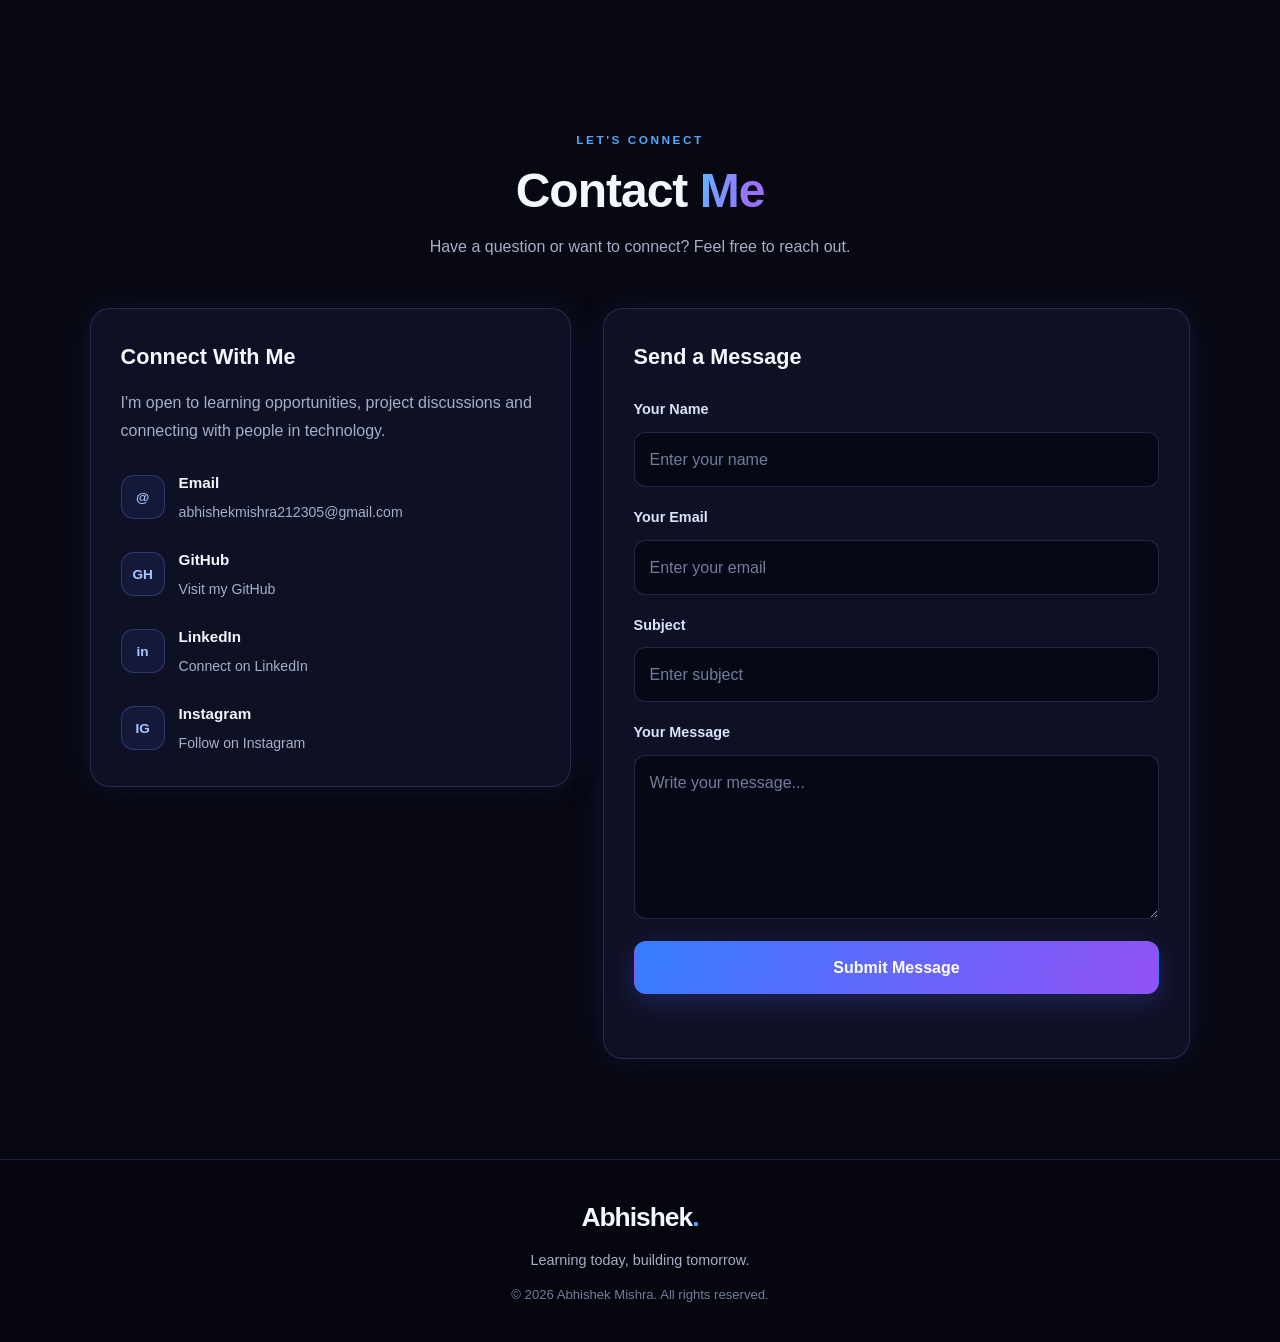
==== commit 05d1f6c1: "Add live demo links to portfolio projects" ====
--- a/index.html
+++ b/index.html
@@ -11,22 +11,25 @@
 
 <body>
 
-    <!-- Navigation -->
-    <header class="header">
-        <nav class="navbar">
-            <a href="#home" class="logo">Abhishek<span>.</span></a>
-
-            <div class="nav-links">
-                <a href="#home">Home</a>
-                <a href="#about">About</a>
-                <a href="#skills">Skills</a>
-                <a href="#goals">Goals</a>
-                <a href="#services">Services</a>
-                <a href="#projects">Projects</a>
-                <a href="#contact">Contact</a>
-            </div>
-        </nav>
-    </header>
+
+<!-- Navigation -->
+<header class="header">
+    <nav class="navbar">
+        <a href="#home" class="logo">Abhishek<span>.</span></a>
+
+        <div class="nav-links">
+            <a href="#home">Home</a>
+            <a href="#about">About</a>
+            <a href="#skills">Skills</a>
+            <a href="#goals">Goals</a>
+            <a href="#services">Services</a>
+            <a href="#projects">Projects</a>
+            <a href="#contact">Contact</a>
+        </div>
+    </nav>
+</header>
+
+</header>
 
     <main>
 
@@ -271,106 +274,88 @@
             </div>
         </section>
 
-        <!-- Projects Section -->
-        <section id="projects" class="section">
-            <div class="section-heading">
-                <p class="section-subtitle">MY PRACTICE WORK</p>
-                <h2>My <span>Projects</span></h2>
-            </div>
-
-            <div class="projects-container">
-
-                <article class="project-card">
-                    <div class="project-visual calculator-visual">
-                        <span>01</span>
-                        <div class="project-symbol">＋ − × ÷</div>
-                    </div>
-
-                    <div class="project-info">
-                        <h3>Calculator</h3>
-                        <p>
-                            A calculator project created to practise HTML,
-                            CSS and JavaScript.
-                        </p>
-
-                        <div class="project-tags">
-                            <span>HTML</span>
-                            <span>CSS</span>
-                            <span>JavaScript</span>
-                        </div>
-
-                        <a
-                            href="https://github.com/abhishekmishra212307-sketch/abhishek-portfolio"
-                            target="_blank"
-                            rel="noopener noreferrer"
-                            class="project-link"
-                        >View on GitHub ↗</a>
-                    </div>
-                </article>
-
-                <article class="project-card">
-                    <div class="project-visual todo-visual">
-                        <span>02</span>
-                        <div class="project-symbol">✓ To-Do List</div>
-                    </div>
-
-                    <div class="project-info">
-                        <h3>To-Do List</h3>
-                        <p>
-                            A task-management project for adding and organising
-                            daily tasks.
-                        </p>
-
-                        <div class="project-tags">
-                            <span>HTML</span>
-                            <span>CSS</span>
-                            <span>JavaScript</span>
-                        </div>
-
-                        <a
-                            href="https://github.com/abhishekmishra212307-sketch/abhishek-portfolio"
-                            target="_blank"
-                            rel="noopener noreferrer"
-                            class="project-link"
-                        >View on GitHub ↗</a>
-                    </div>
-                </article>
-
-                <article class="project-card">
-                    <div class="project-visual clock-visual">
-                        <span>03</span>
-                        <div class="project-symbol">◷ Digital Clock</div>
-                    </div>
-
-                    <div class="project-info">
-                        <h3>Digital Clock</h3>
-                        <p>
-                            A clock dashboard project created to practise
-                            JavaScript and interactive user interfaces.
-                        </p>
-
-                        <div class="project-tags">
-                            <span>HTML</span>
-                            <span>CSS</span>
-                            <span>JavaScript</span>
-                        </div>
-
-                        <a
-                            href="https://github.com/abhishekmishra212307-sketch/abhishek-portfolio"
-                            target="_blank"
-                            rel="noopener noreferrer"
-                            class="project-link"
-                        >View on GitHub ↗</a>
-                    </div>
-                </article>
-
-            </div>
-
-            <p class="project-note">
-                Note: The project links above open your GitHub repository.
-                You can replace them with individual project links later.
-            </p>
-        </section>
+       
+<!-- Projects Section -->
+<section id="projects" class="section projects-section">
+    <div class="section-heading">
+        <p class="section-subtitle">MY WORK</p>
+        <h2>My <span>Projects</span></h2>
+        <p>Some projects I have built while learning web development.</p>
+    </div>
+
+    <div class="projects-grid">
+
+        <!-- Calculator -->
+        <article class="project-card">
+            <div class="project-visual calculator-visual">
+                <span>01</span>
+                <div class="project-symbol">＋ − × ÷</div>
+            </div>
+
+            <div class="project-info">
+                <h3>Calculator</h3>
+                <p>A simple calculator built using HTML, CSS and JavaScript.</p>
+
+                <div class="project-tags">
+                    <span>HTML</span>
+                    <span>CSS</span>
+                    <span>JavaScript</span>
+                </div>
+
+                <a href="calculator/index.html" class="project-link">
+                    Live Demo ↗
+                </a>
+            </div>
+        </article>
+
+        <!-- To-Do List -->
+        <article class="project-card">
+            <div class="project-visual todo-visual">
+                <span>02</span>
+                <div class="project-symbol">✓ To-Do List</div>
+            </div>
+
+            <div class="project-info">
+                <h3>To-Do List</h3>
+                <p>Organise daily tasks with an interactive to-do list.</p>
+
+                <div class="project-tags">
+                    <span>HTML</span>
+                    <span>CSS</span>
+                    <span>JavaScript</span>
+                </div>
+
+                <a href="todo/index.html" class="project-link">
+                    Live Demo ↗
+                </a>
+            </div>
+        </article>
+
+        <!-- Digital Clock -->
+        <article class="project-card">
+            <div class="project-visual clock-visual">
+                <span>03</span>
+                <div class="project-symbol">◷ Digital Clock</div>
+            </div>
+
+            <div class="project-info">
+                <h3>Digital Clock</h3>
+                <p>A time dashboard with clocks and interactive features.</p>
+
+                <div class="project-tags">
+                    <span>HTML</span>
+                    <span>CSS</span>
+                    <span>JavaScript</span>
+                </div>
+
+                <a href="clock/index.html" class="project-link">
+                    Live Demo ↗
+                </a>
+            </div>
+        </article>
+
+    </div>
+</section>
 
         <!-- Contact Section -->
         <section id="contact" class="section contact-section">
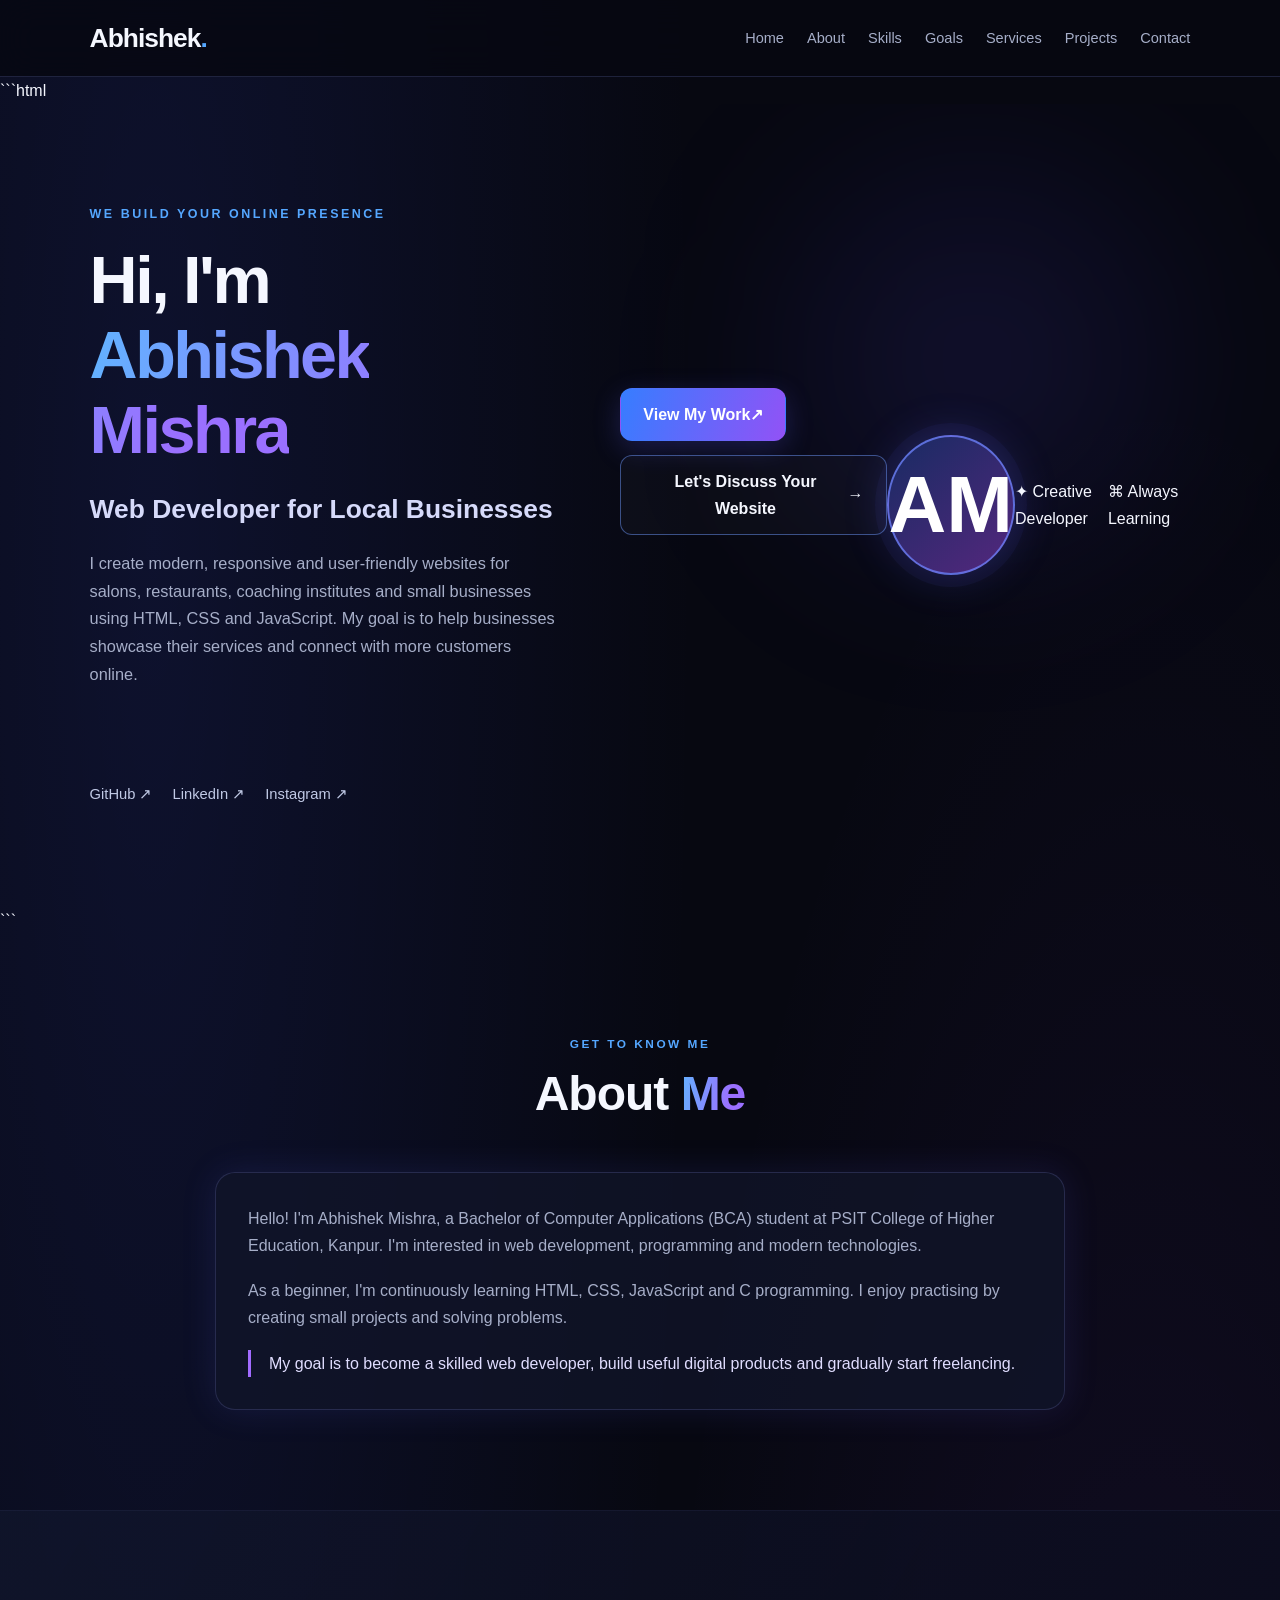
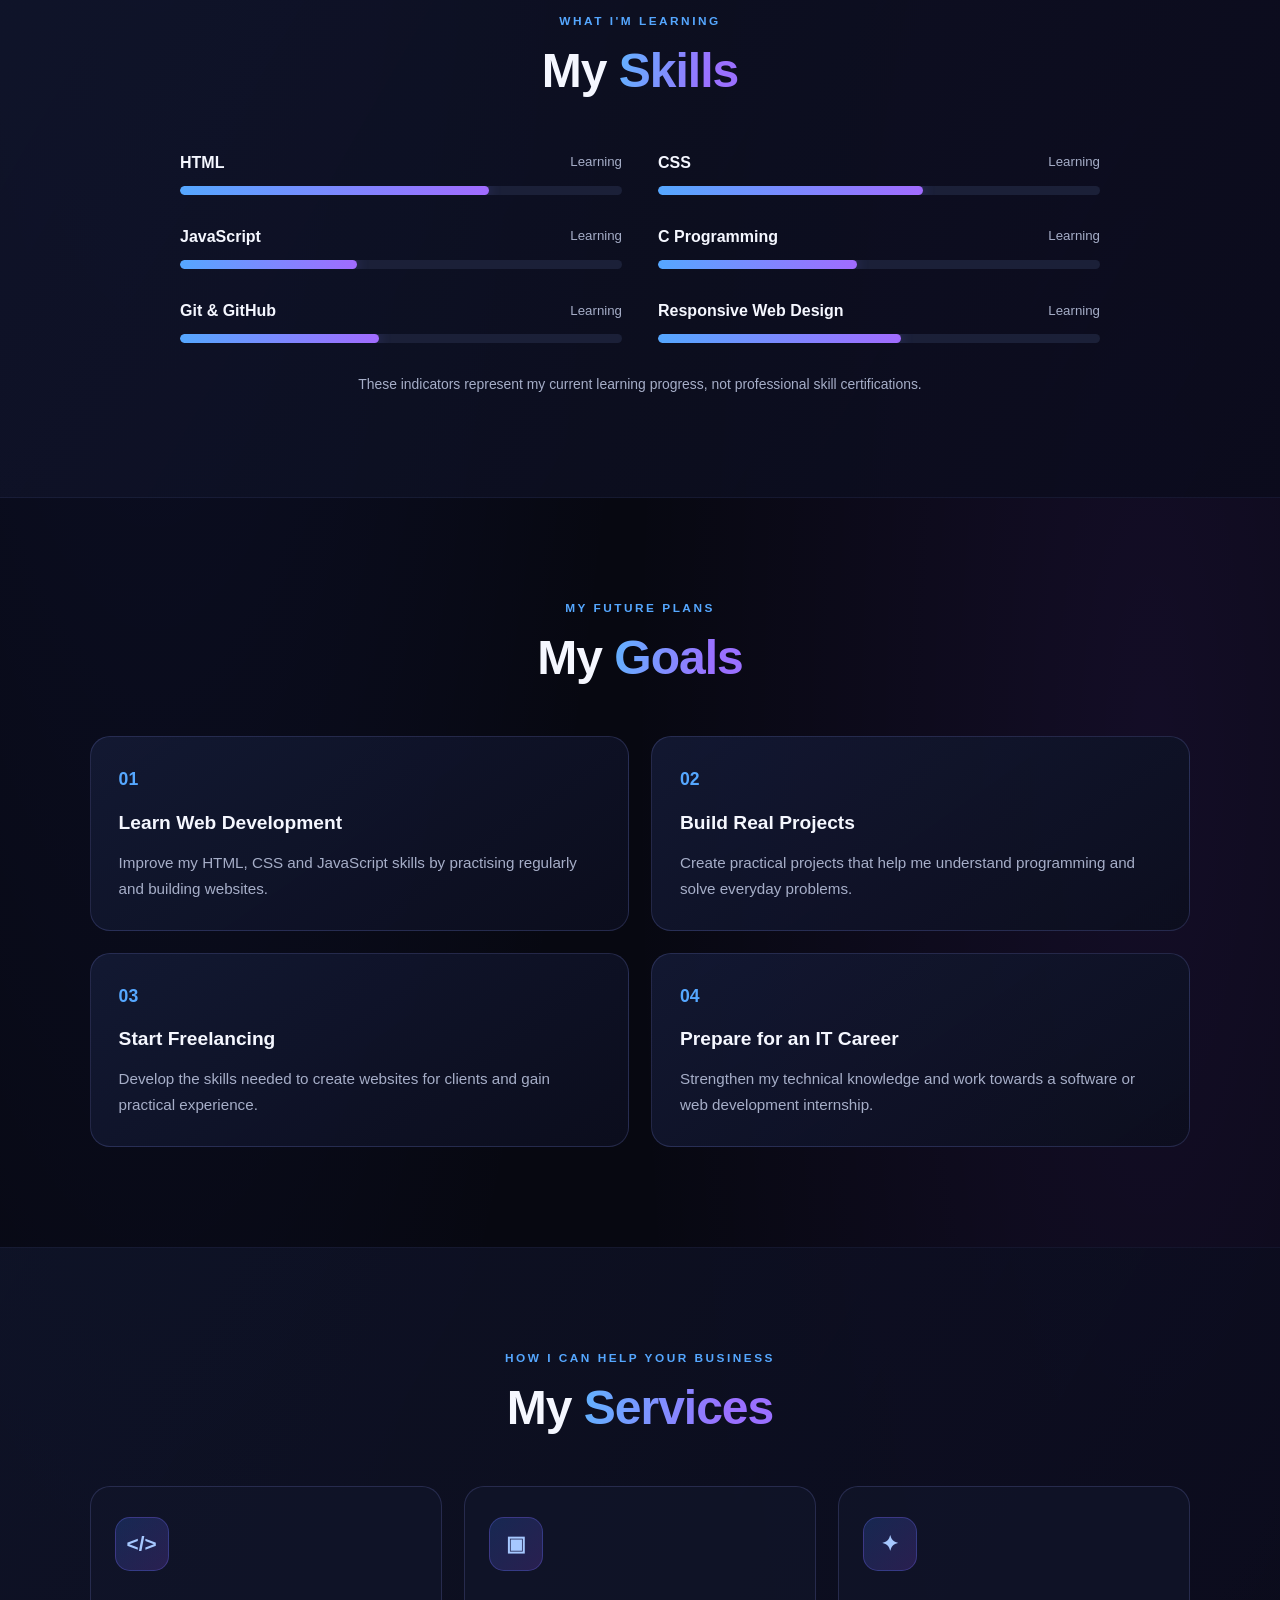
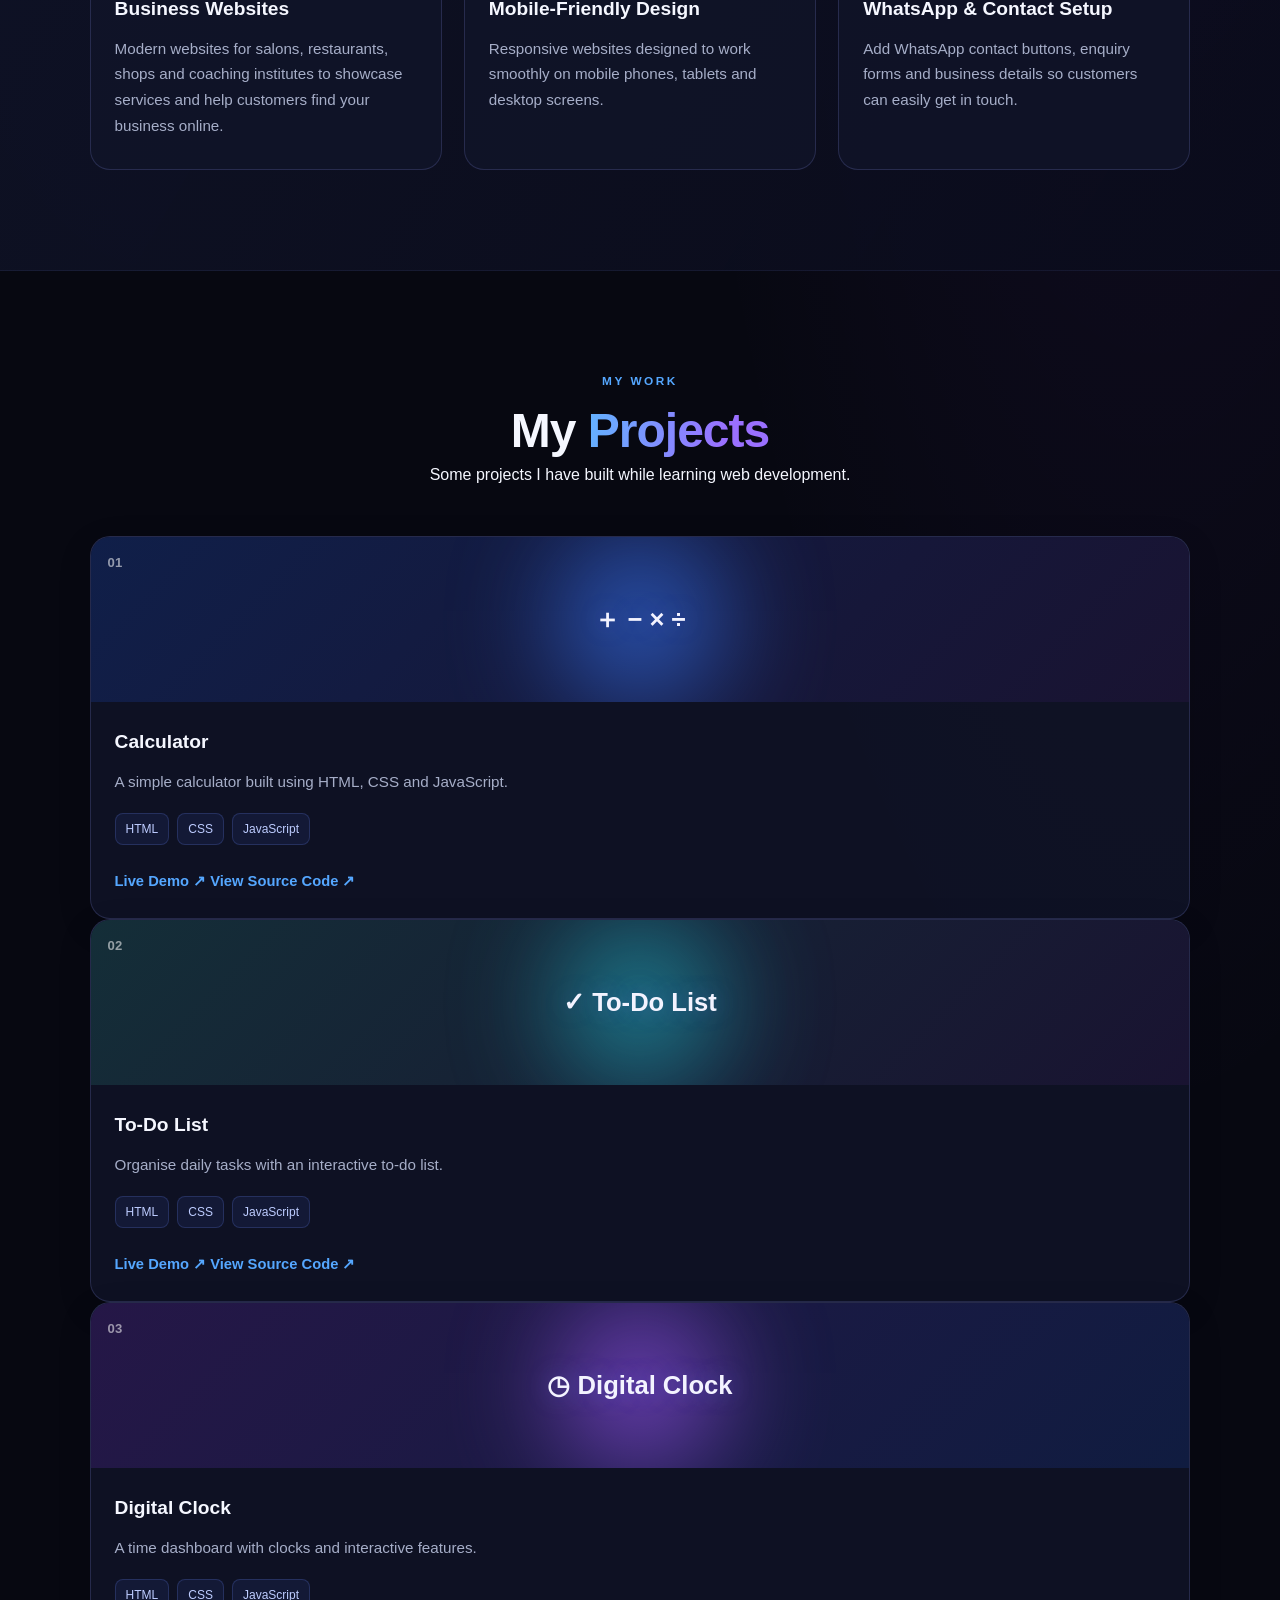
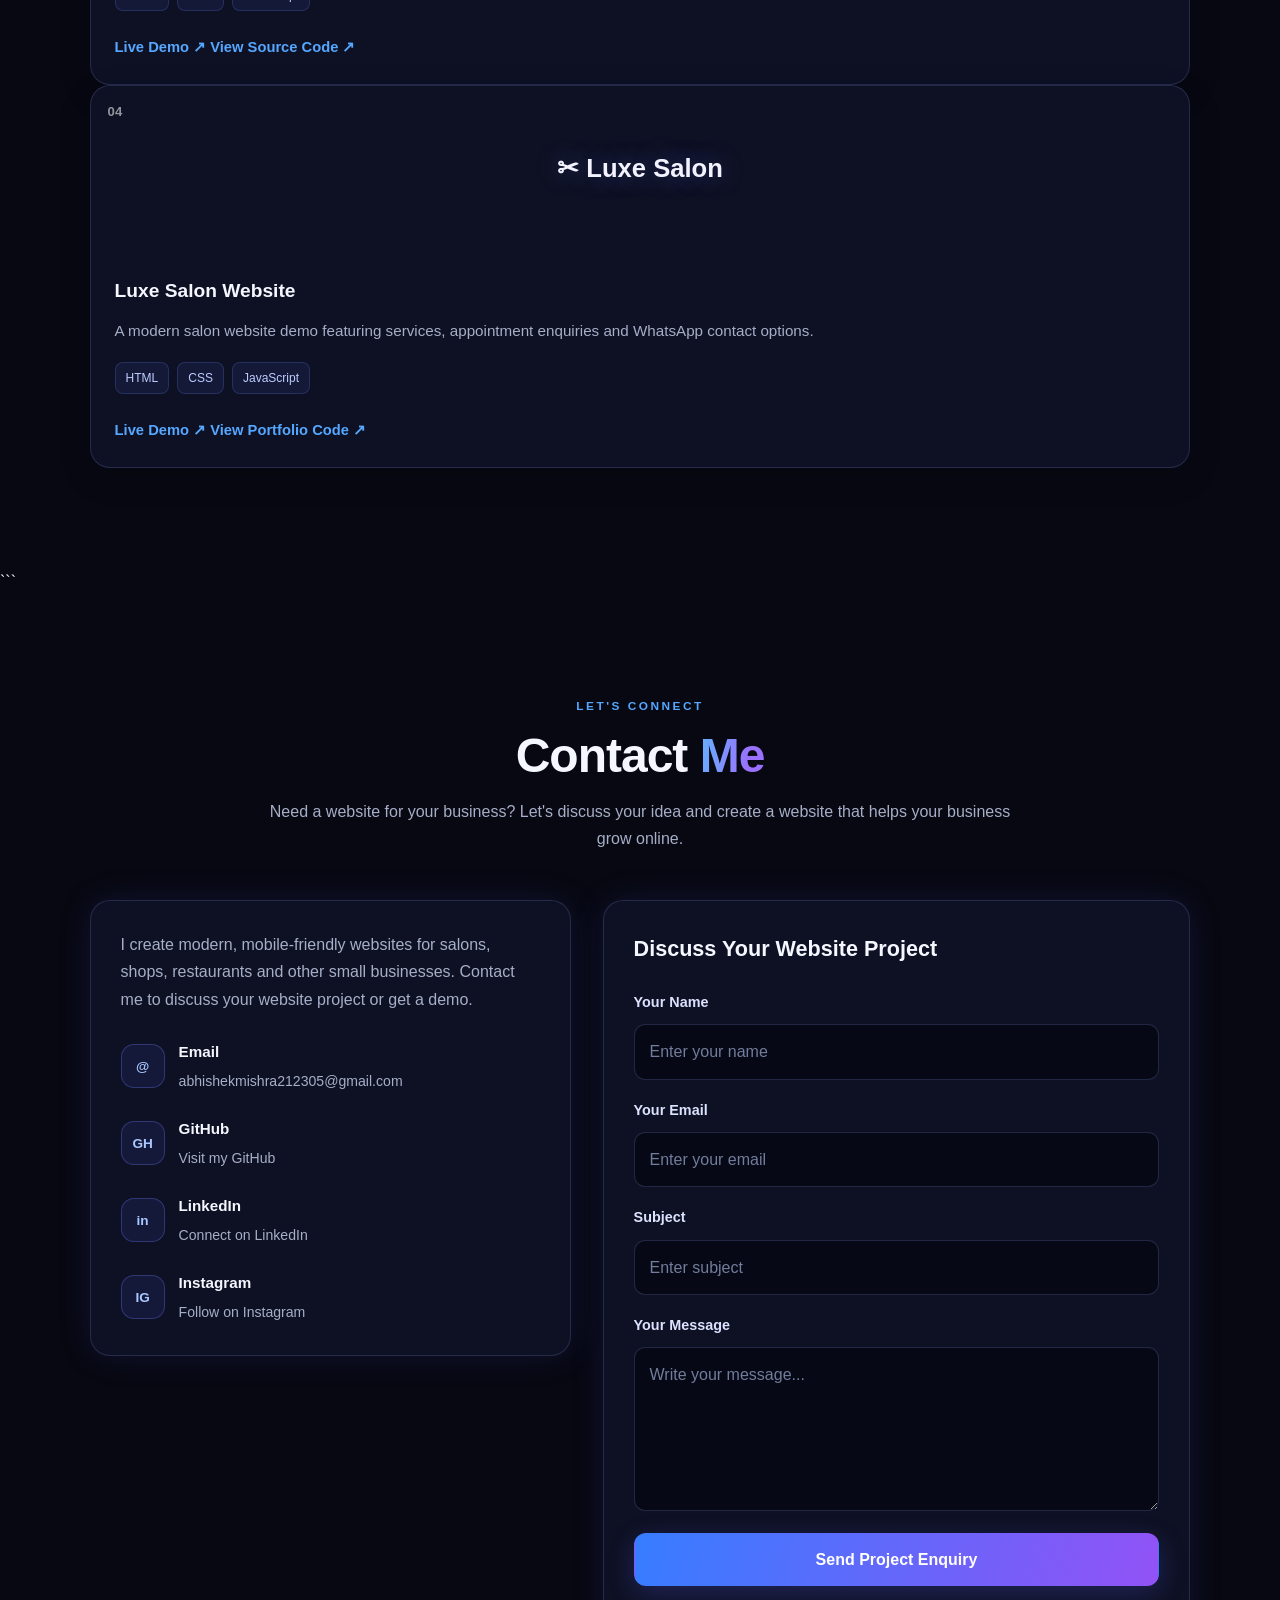
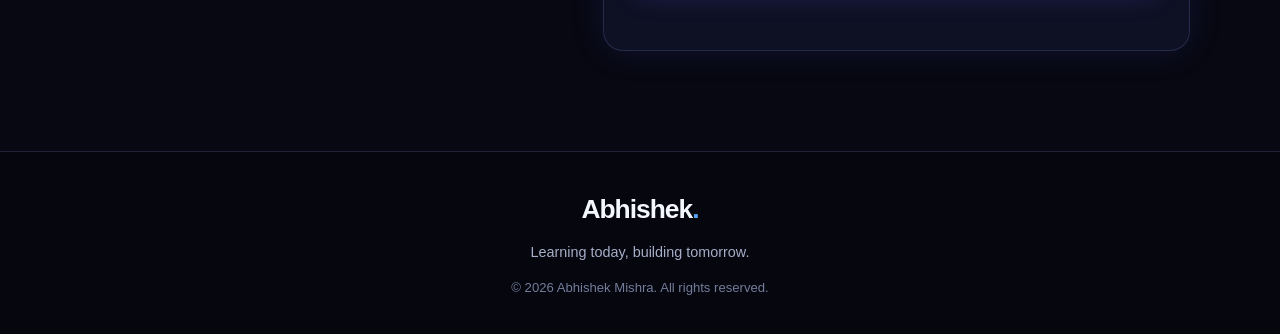
==== commit ccc3400f: "Improve portfolio for freelance clients" ====
--- a/index.html
+++ b/index.html
@@ -33,58 +33,89 @@
 
     <main>
 
-        <!-- Home Section -->
-        <section id="home" class="section home-section">
-            <div class="home-content">
-
-                <div class="home-text">
-                    <p class="intro-text">HELLO, WELCOME TO MY PORTFOLIO</p>
-
-                    <h1>Hi, I'm <span>Abhishek Mishra</span></h1>
-
-
-                    <h2>Aspiring Web Developer & Freelancer</h2>
-
-                    <p class="home-description">
-                        I'm a BCA student passionate about web development.
-                        I'm learning to build modern, responsive and user-friendly
-                        websites while improving my programming skills.
-                    </p>
-
-                    <div class="home-buttons">
-                        <a href="#projects" class="btn btn-primary">View My Projects</a>
-                        <a href="#contact" class="btn btn-outline">Contact Me</a>
-                    </div>
-
-                    <div class="social-links home-social">
-                        <a href="https://github.com/abhishekmishra212307-sketch"
-                           target="_blank" rel="noopener noreferrer">GitHub</a>
-
-                        <a href="https://www.linkedin.com/in/abhishek-mishra-94684a426"
-                           target="_blank" rel="noopener noreferrer">LinkedIn</a>
-
-                        <a href="https://www.instagram.com/a7mishra__"
-                           target="_blank" rel="noopener noreferrer">Instagram</a>
-                    </div>
-                </div>
-
-                <div class="home-image">
-                    <!-- Apni photo ka sahi path yahan likhein -->
-                    <img
-                        src="profile.jpg"
-                        alt="Abhishek Mishra"
-                        class="profile-img"
-                        onerror="this.style.display='none'; this.nextElementSibling.style.display='flex';"
-                    >
+       ```html
+<!-- Home Section -->
+<section id="home" class="section home-section">
+    <div class="hero-glow hero-glow-one"></div>
+    <div class="hero-glow hero-glow-two"></div>
+
+    <div class="home-content">
+
+       
+<div class="home-text">
+    <p class="intro-text">
+        <span class="status-dot"></span>
+        WE BUILD YOUR ONLINE PRESENCE
+    </p>
+
+    <h1>Hi, I'm <span>Abhishek Mishra</span></h1>
+
+    <h2>Web Developer for Local Businesses</h2>
+
+    <p class="home-description">
+        I create modern, responsive and user-friendly websites
+        for salons, restaurants, coaching institutes and small
+        businesses using HTML, CSS and JavaScript. My goal is
+        to help businesses showcase their services and connect
+        with more customers online.
+    </p>
+</div>
+
+          
+<div class="home-buttons">
+    <a href="#projects" class="btn btn-primary">
+        View My Work <span>↗</span>
+    </a>
+
+    <a href="#contact" class="btn btn-outline">
+        Let's Discuss Your Website <span>→</span>
+    </a>
+</div>
+
+            <div class="social-links home-social">
+                <a href="https://github.com/abhishekmishra212307-sketch"
+                   target="_blank" rel="noopener noreferrer">GitHub ↗</a>
+
+                <a href="https://www.linkedin.com/in/abhishek-mishra-94684a426"
+                   target="_blank" rel="noopener noreferrer">LinkedIn ↗</a>
+
+                <a href="https://www.instagram.com/a7mishra__"
+                   target="_blank" rel="noopener noreferrer">Instagram ↗</a>
+            </div>
+        </div>
+
+        <div class="home-image">
+            <div class="profile-neon-ring">
+                <div class="profile-inner">
+                    
+<img
+    src="./profile.jpg"
+    alt="Abhishek Mishra - Web Developer"
+    class="profile-img"
+    onerror="this.style.display='none'; this.nextElementSibling.style.display='flex';"
+>
+
 
                     <div class="profile-placeholder" style="display: none;">
                         AM
                     </div>
                 </div>
-
-            </div>
-        </section>
-
+            </div>
+
+            <div class="floating-label label-top">
+                <span class="label-icon">✦</span>
+                <span>Creative Developer</span>
+            </div>
+
+            <div class="floating-label label-bottom">
+                <span class="label-icon">⌘</span>
+                <span>Always Learning</span>
+            </div>
+        </div>
+
+    </div>
+</section>
+```
         <!-- About Section -->
         <section id="about" class="section">
             <div class="section-heading">
@@ -236,45 +267,47 @@
             </div>
         </section>
 
-        <!-- Services Section -->
-        <section id="services" class="section alternate-section">
-            <div class="section-heading">
-                <p class="section-subtitle">WHAT I CAN WORK ON</p>
-                <h2>My <span>Services</span></h2>
-            </div>
-
-            <div class="services-container">
-
-                <article class="service-card">
-                    <div class="service-icon">&lt;/&gt;</div>
-                    <h3>Website Design</h3>
-                    <p>
-                        Simple and clean website layouts using HTML and CSS.
-                    </p>
-                </article>
-
-                <article class="service-card">
-                    <div class="service-icon">▣</div>
-                    <h3>Responsive Websites</h3>
-                    <p>
-                        Beginner-level responsive pages for mobile, tablet
-                        and desktop screens.
-                    </p>
-                </article>
-
-                <article class="service-card">
-                    <div class="service-icon">✦</div>
-                    <h3>Basic Web Projects</h3>
-                    <p>
-                        Small interactive projects using HTML, CSS and
-                        JavaScript as I continue learning.
-                    </p>
-                </article>
-
-            </div>
-        </section>
-
        
+<!-- Services Section -->
+<section id="services" class="section alternate-section">
+    <div class="section-heading">
+        <p class="section-subtitle">HOW I CAN HELP YOUR BUSINESS</p>
+        <h2>My <span>Services</span></h2>
+    </div>
+
+    <div class="services-container">
+
+        <article class="service-card">
+            <div class="service-icon">&lt;/&gt;</div>
+            <h3>Business Websites</h3>
+            <p>
+                Modern websites for salons, restaurants, shops and
+                coaching institutes to showcase services and help
+                customers find your business online.
+            </p>
+        </article>
+
+        <article class="service-card">
+            <div class="service-icon">▣</div>
+            <h3>Mobile-Friendly Design</h3>
+            <p>
+                Responsive websites designed to work smoothly on
+                mobile phones, tablets and desktop screens.
+            </p>
+        </article>
+
+        <article class="service-card">
+            <div class="service-icon">✦</div>
+            <h3>WhatsApp & Contact Setup</h3>
+            <p>
+                Add WhatsApp contact buttons, enquiry forms and
+                business details so customers can easily get in touch.
+            </p>
+        </article>
+
+    </div>
+</section>
+
 <!-- Projects Section -->
 <section id="projects" class="section projects-section">
     <div class="section-heading">
@@ -302,9 +335,16 @@
                     <span>JavaScript</span>
                 </div>
 
-                <a href="calculator/index.html" class="project-link">
-                    Live Demo ↗
-                </a>
+                <div class="project-actions">
+                    <a href="calculator/index.html" class="project-link">
+                        Live Demo ↗
+                    </a>
+                    <a href="https://github.com/abhishekmishra212307-sketch/abhishek-portfolio/tree/main/calculator"
+                       class="project-link source-link"
+                       target="_blank" rel="noopener noreferrer">
+                        View Source Code ↗
+                    </a>
+                </div>
             </div>
         </article>
 
@@ -325,9 +365,16 @@
                     <span>JavaScript</span>
                 </div>
 
-                <a href="todo/index.html" class="project-link">
-                    Live Demo ↗
-                </a>
+                <div class="project-actions">
+                    <a href="todo/index.html" class="project-link">
+                        Live Demo ↗
+                    </a>
+                    <a href="https://github.com/abhishekmishra212307-sketch/abhishek-portfolio/tree/main/todo"
+                       class="project-link source-link"
+                       target="_blank" rel="noopener noreferrer">
+                        View Source Code ↗
+                    </a>
+                </div>
             </div>
         </article>
 
@@ -348,34 +395,78 @@
                     <span>JavaScript</span>
                 </div>
 
-                <a href="clock/index.html" class="project-link">
-                    Live Demo ↗
-                </a>
+                <div class="project-actions">
+                    <a href="clock/index.html" class="project-link">
+                        Live Demo ↗
+                    </a>
+                    <a href="https://github.com/abhishekmishra212307-sketch/abhishek-portfolio/tree/main/clock"
+                       class="project-link source-link"
+                       target="_blank" rel="noopener noreferrer">
+                        View Source Code ↗
+                    </a>
+                </div>
             </div>
         </article>
+
+        <!-- Luxe Salon Website -->
+        <article class="project-card">
+            <div class="project-visual salon-visual">
+                <span>04</span>
+                <div class="project-symbol">✂ Luxe Salon</div>
+            </div>
+
+            <div class="project-info">
+                <h3>Luxe Salon Website</h3>
+                <p>
+                    A modern salon website demo featuring services,
+                    appointment enquiries and WhatsApp contact options.
+                </p>
+
+                <div class="project-tags">
+                    <span>HTML</span>
+                    <span>CSS</span>
+                    <span>JavaScript</span>
+                </div>
+
+                <div class="project-actions">
+                    <a href="https://genuine-biscotti-decf72.netlify.app"
+                       class="project-link"
+                       target="_blank" rel="noopener noreferrer">
+                        Live Demo ↗
+                    </a>
+                    <a href="https://github.com/abhishekmishra212307-sketch/abhishek-portfolio"
+                       class="project-link source-link"
+                       target="_blank" rel="noopener noreferrer">
+                        View Portfolio Code ↗
+                    </a>
+                </div>
+            </div>
+        </article>
+
 
     </div>
 </section>
+```
 
         <!-- Contact Section -->
         <section id="contact" class="section contact-section">
             <div class="section-heading">
                 <p class="section-subtitle">LET'S CONNECT</p>
                 <h2>Contact <span>Me</span></h2>
-                <p class="section-description">
-                    Have a question or want to connect? Feel free to reach out.
-                </p>
+               <p class="section-description">
+    Need a website for your business? Let's discuss your idea
+    and create a website that helps your business grow online.
+</p>
             </div>
 
             <div class="contact-container">
 
                 <div class="contact-info">
-                    <h3>Connect With Me</h3>
-
-                    <p>
-                        I'm open to learning opportunities, project discussions
-                        and connecting with people in technology.
-                    </p>
+                   <p>
+    I create modern, mobile-friendly websites for salons,
+    shops, restaurants and other small businesses.
+    Contact me to discuss your website project or get a demo.
+</p>
 
                     <div class="contact-item">
                         <span class="contact-icon">@</span>
@@ -425,7 +516,7 @@
                 </div>
 
                 <div class="contact-form-box">
-                    <h3>Send a Message</h3>
+                   <h3>Discuss Your Website Project</h3>
 
                     <form id="contactForm">
                         <input type="hidden" name="access_key" value="79aa37e2-d750-4ce3-aba8-8d17ae45a11f">
@@ -467,7 +558,7 @@
                         ></textarea>
 
                         <button type="submit" class="btn btn-primary">
-                            Submit Message
+                            Send Project Enquiry
                         </button>
 
                         <p id="formStatus" class="form-status" aria-live="polite"></p>
